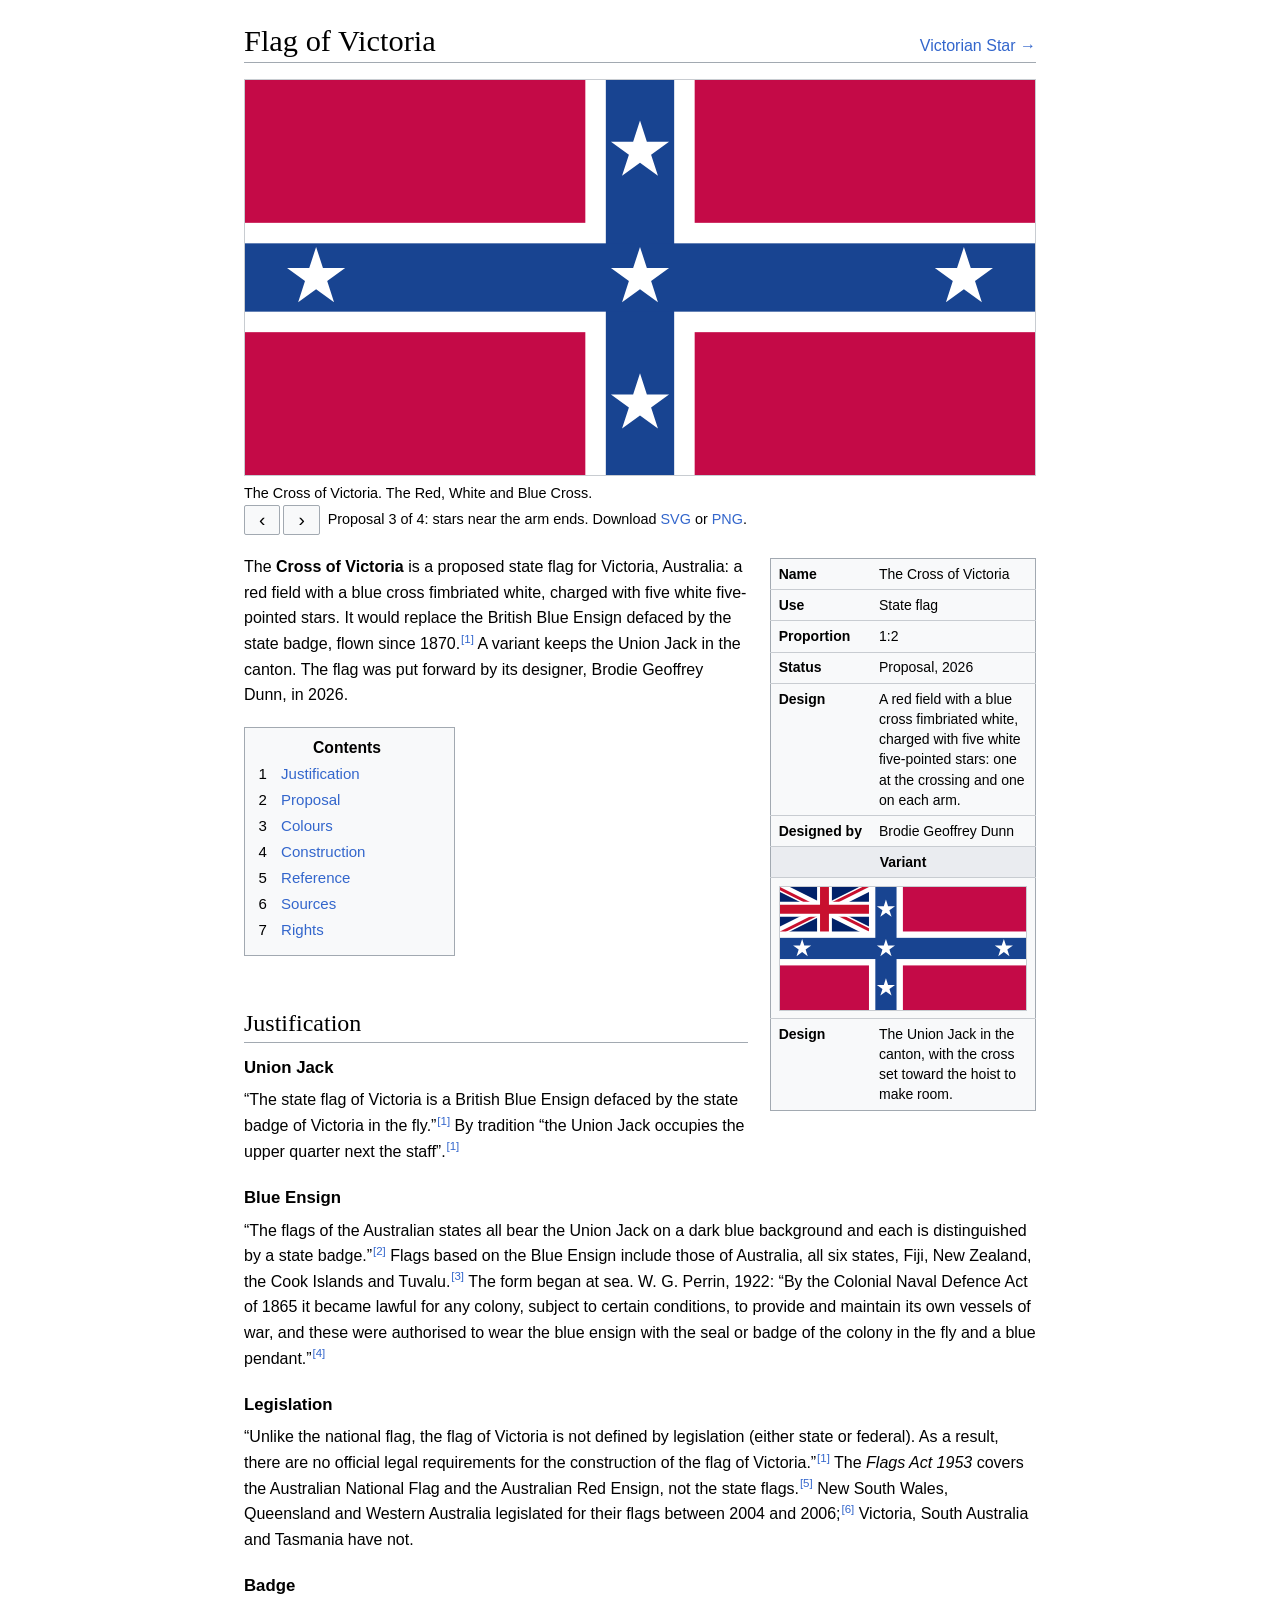
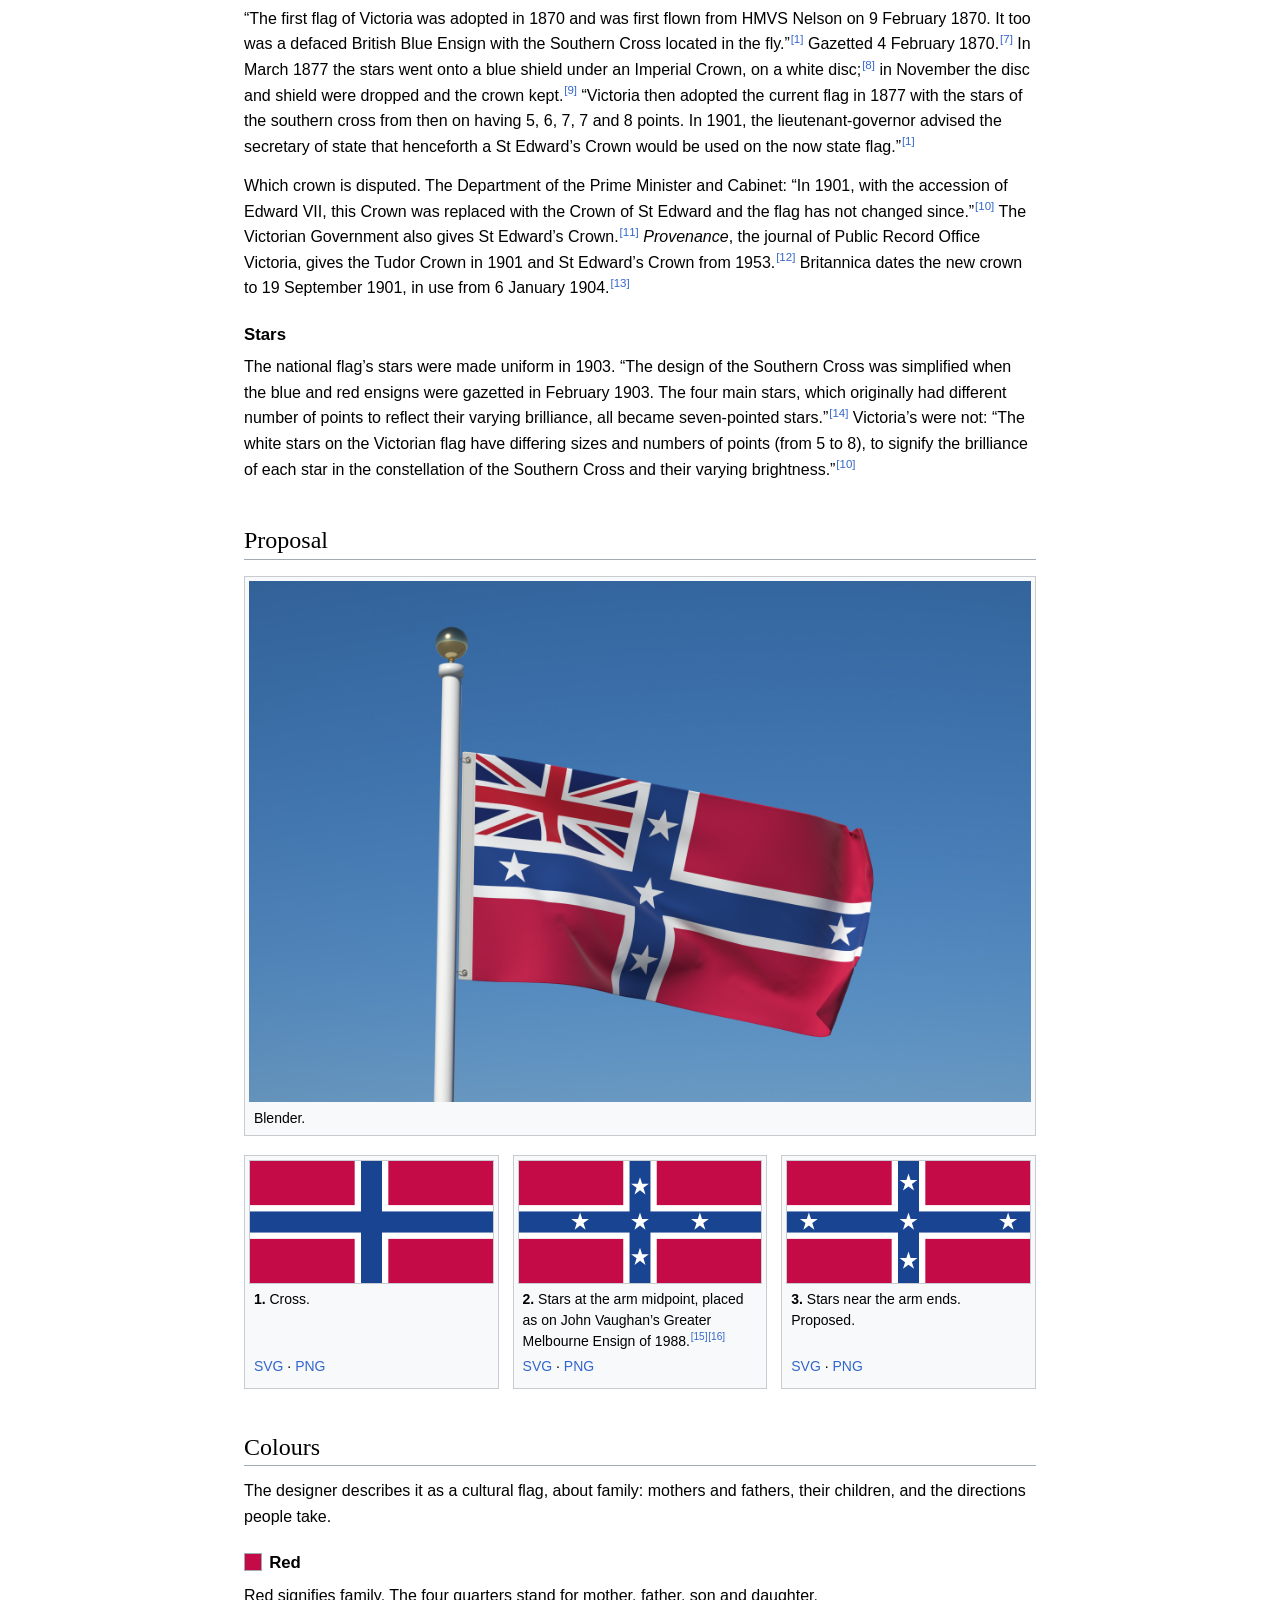
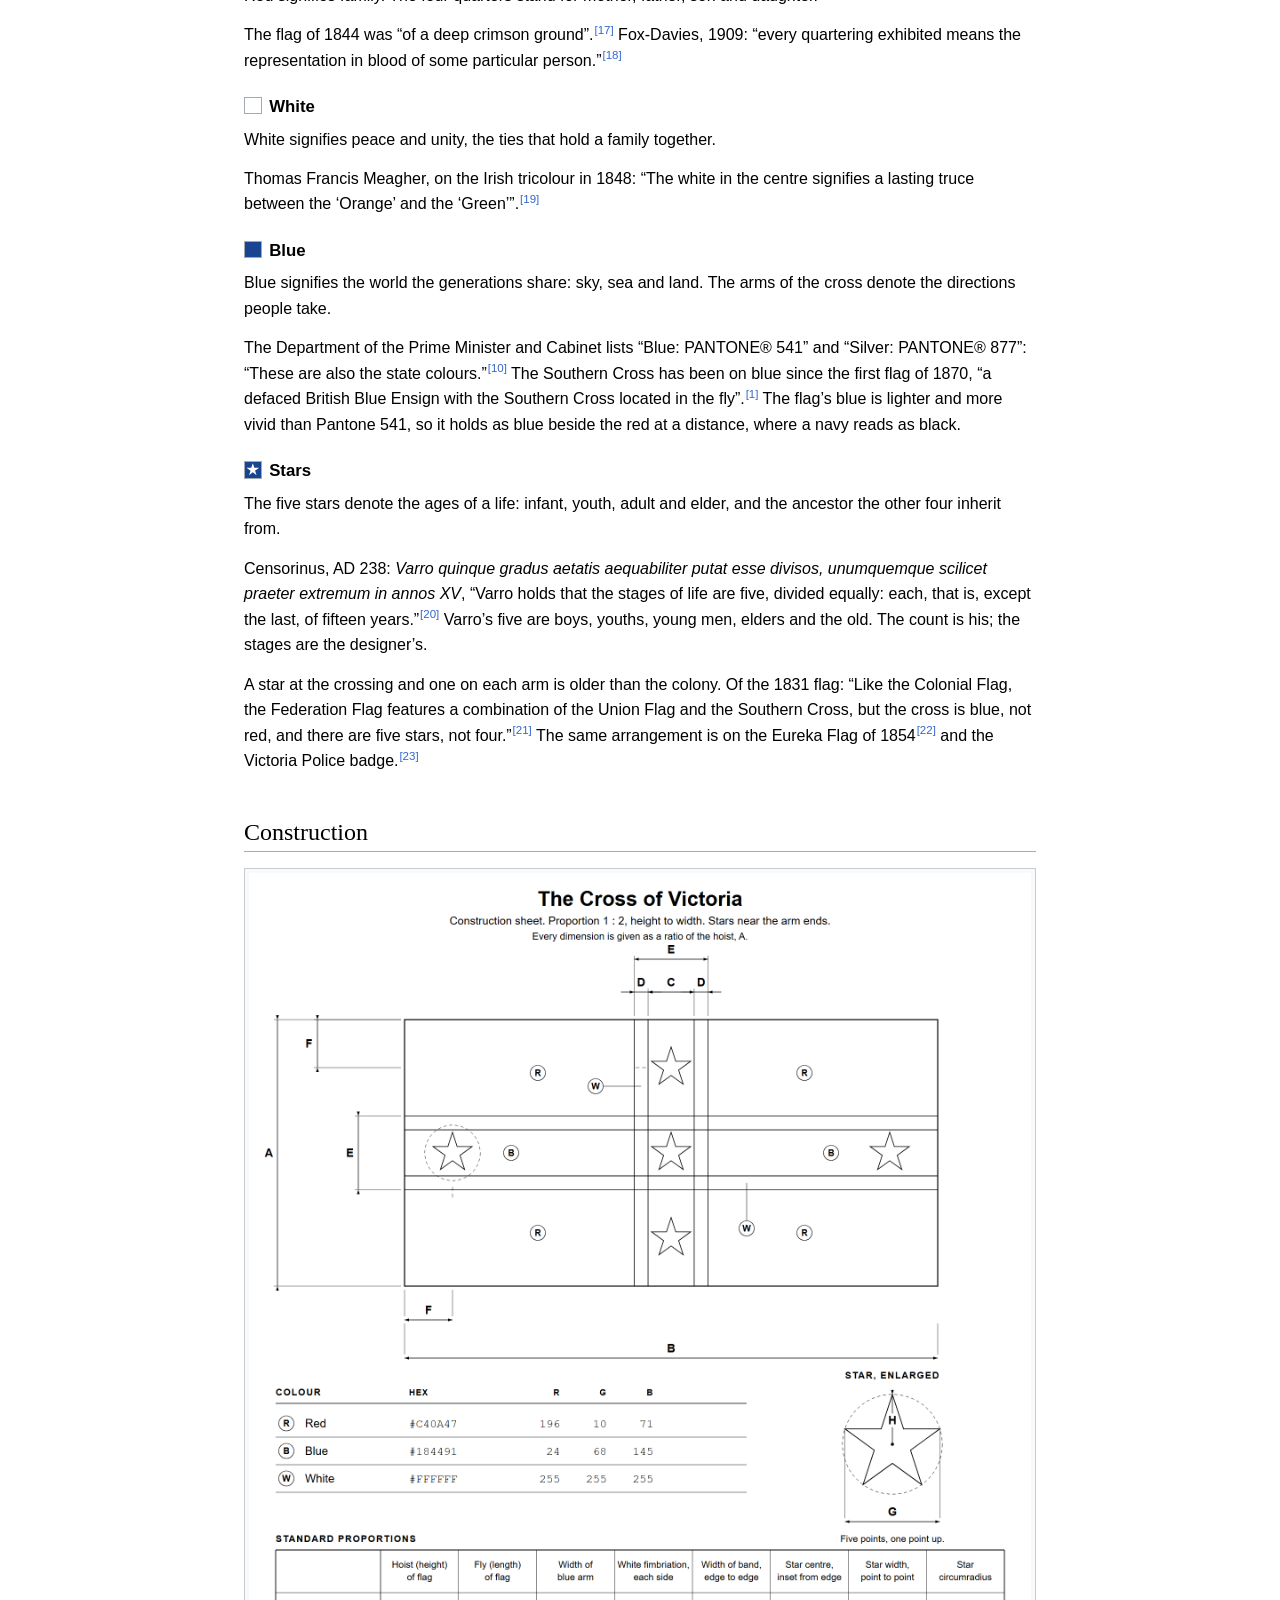
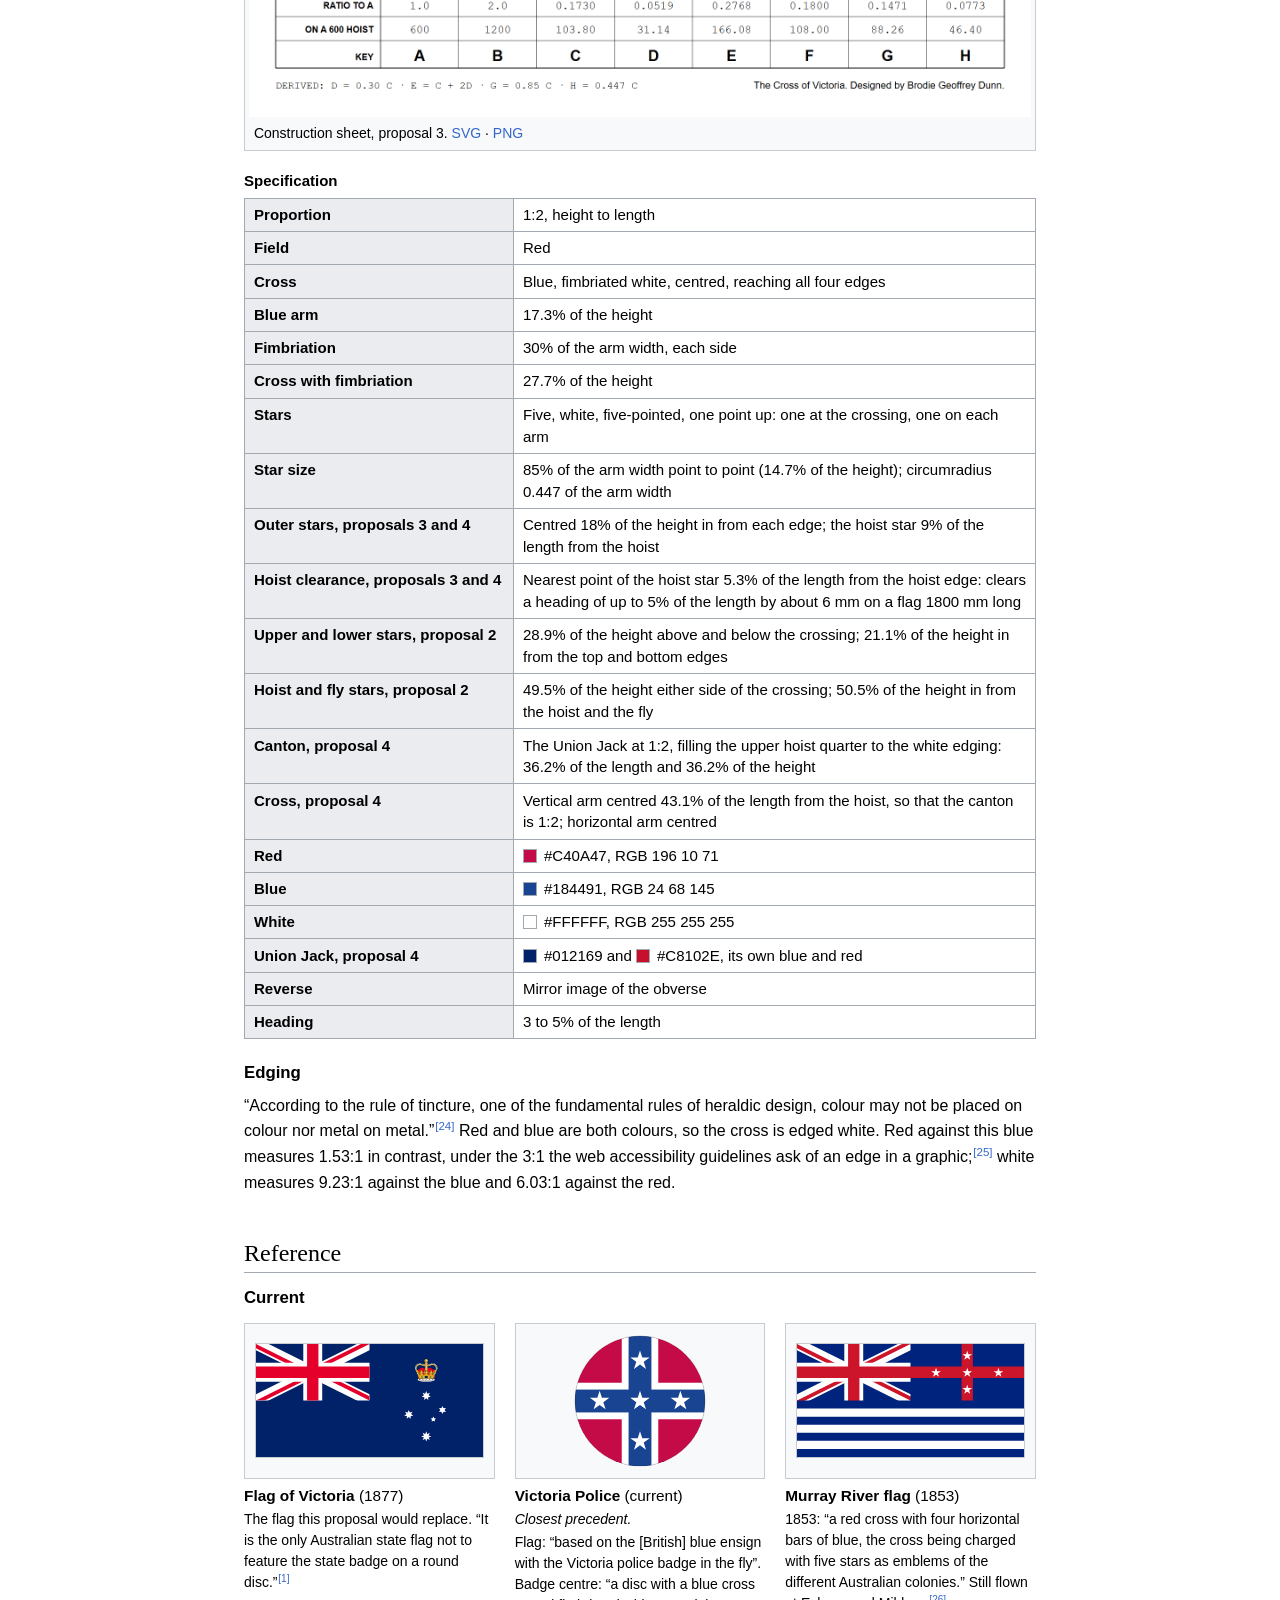
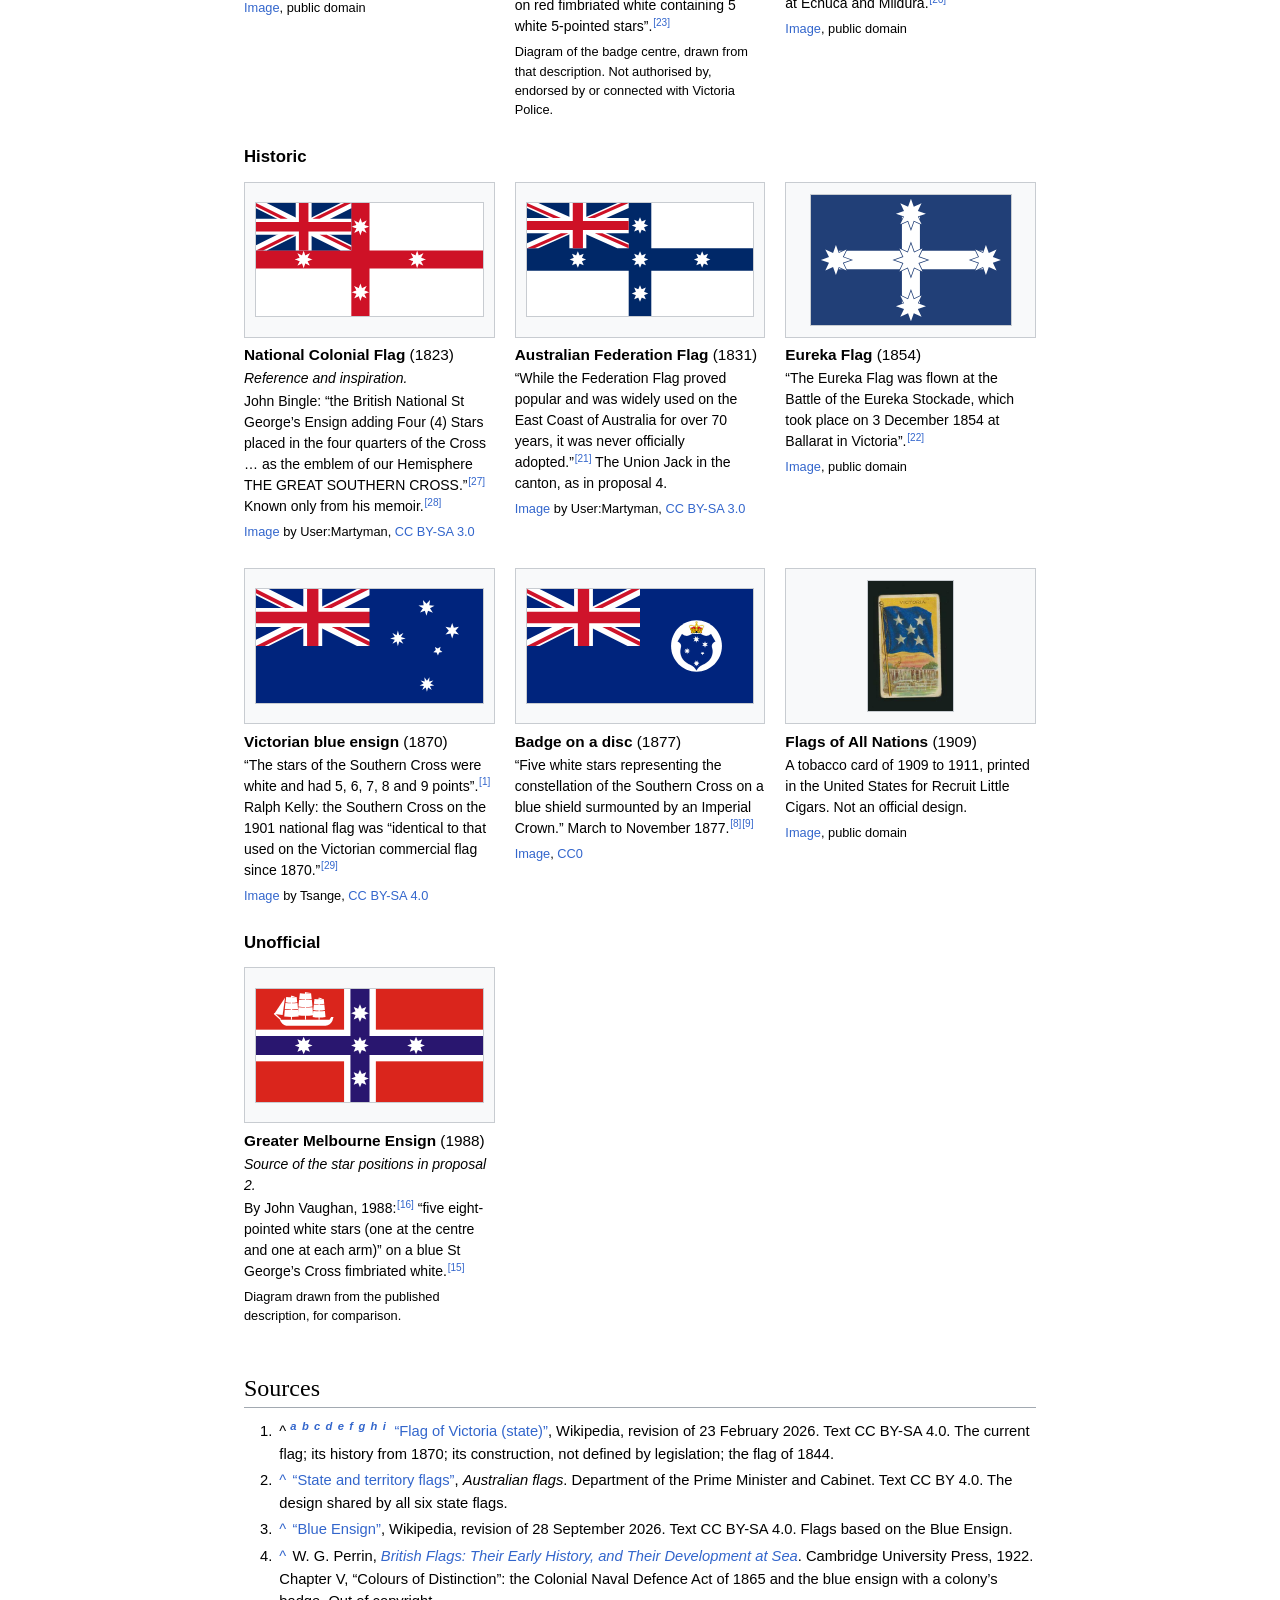
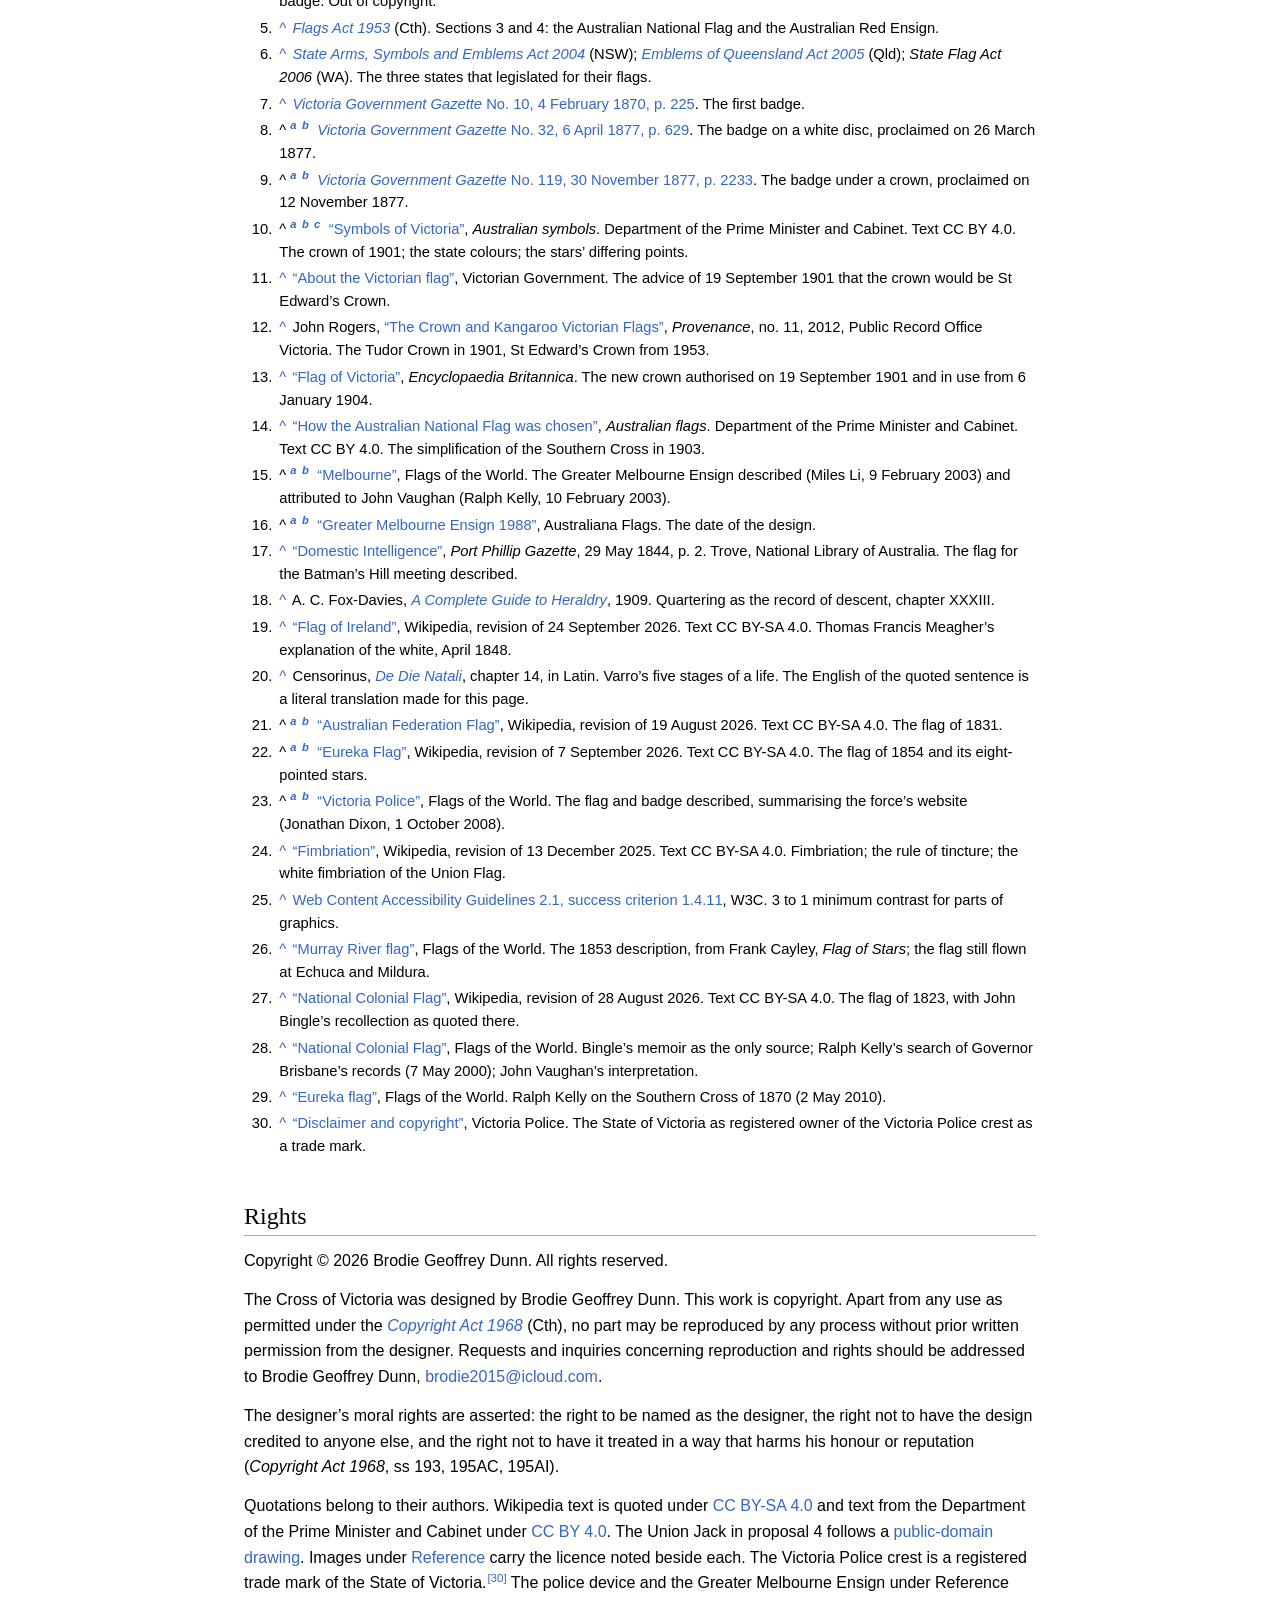
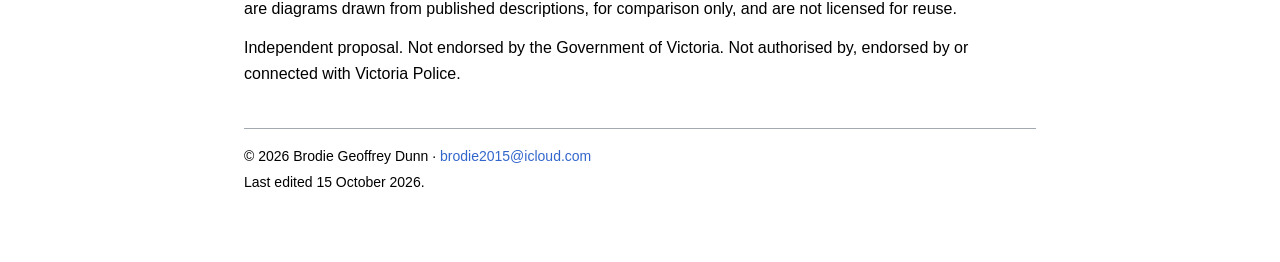
==== index.html @ 436a1749 "Initial commit" ====
<!DOCTYPE html>
<html lang="en-AU">
<head>
<meta charset="utf-8">
<meta name="viewport" content="width=device-width, initial-scale=1">
<title>Flag of Victoria: the Cross of Victoria</title>
<meta name="description" content="The Cross of Victoria, a proposed state flag for Victoria, Australia, designed by Brodie Geoffrey Dunn: a red field with a blue cross fimbriated white and five white stars, with a variant carrying the Union Jack.">
<meta name="author" content="Brodie Geoffrey Dunn">
<link rel="icon" type="image/svg+xml" href="flags/cross-of-victoria-3-stars-at-arm-ends.svg">
<meta property="og:type" content="article">
<meta property="og:title" content="Flag of Victoria: the Cross of Victoria">
<meta property="og:description" content="A proposed state flag for Victoria, Australia: a red field with a blue cross fimbriated white and five white stars, with a variant carrying the Union Jack.">
<meta property="og:locale" content="en_AU">
<meta name="twitter:card" content="summary_large_image">
<link rel="canonical" href="https://thewizard911.github.io/flag-of-victoria/">
<meta property="og:url" content="https://thewizard911.github.io/flag-of-victoria/">
<meta property="og:site_name" content="Flag of Victoria">
<meta property="og:image" content="https://thewizard911.github.io/flag-of-victoria/flags/cross-of-victoria-3-stars-at-arm-ends.png">
<meta property="og:image:type" content="image/png">
<meta property="og:image:width" content="2400">
<meta property="og:image:height" content="1200">
<meta property="og:image:alt" content="The Cross of Victoria: a blue cross edged white on a red field, with five white stars">
<script type="application/ld+json">
{
 "@context": "https://schema.org",
 "@type": "WebPage",
 "name": "Flag of Victoria: the Cross of Victoria",
 "url": "https://thewizard911.github.io/flag-of-victoria/",
 "inLanguage": "en-AU",
 "description": "The Cross of Victoria, a proposed state flag for Victoria, Australia, designed by Brodie Geoffrey Dunn.",
 "author": {
  "@type": "Person",
  "name": "Brodie Geoffrey Dunn"
 },
 "copyrightHolder": {
  "@type": "Person",
  "name": "Brodie Geoffrey Dunn"
 },
 "copyrightYear": 2026,
 "isPartOf": {
  "@type": "WebSite",
  "name": "Flag of Victoria",
  "url": "https://thewizard911.github.io/flag-of-victoria/"
 },
 "about": {
  "@type": "Thing",
  "name": "Flag of Victoria",
  "sameAs": "https://en.wikipedia.org/wiki/Flag_of_Victoria_(state)"
 },
 "primaryImageOfPage": {
  "@type": "ImageObject",
  "contentUrl": "https://thewizard911.github.io/flag-of-victoria/flags/cross-of-victoria-3-stars-at-arm-ends.png",
  "width": 2400,
  "height": 1200,
  "caption": "The Cross of Victoria: a blue cross edged white on a red field, with five white stars",
  "creator": {
   "@type": "Person",
   "name": "Brodie Geoffrey Dunn"
  },
  "creditText": "Brodie Geoffrey Dunn",
  "copyrightNotice": "© 2026 Brodie Geoffrey Dunn. All rights reserved."
 }
}
</script>
<style>
  /* Laid out like a Wikipedia article: sans-serif text, serif headings over a hairline, blue
     links, grey panels only for the facts box and the contents. No web fonts are loaded. */
  :root{
    --ink:#000; --line:#a2a9b1; --line-soft:#c8ccd1; --panel:#f8f9fa; --head:#eaecf0;
    --link:#3366cc; --link-visited:#795cb2;
    --sans:Arial,Helvetica,"Liberation Sans","Nimbus Sans",sans-serif;
    --serif:"Linux Libertine","Linux Libertine O",Georgia,Times,"Times New Roman",serif;
  }
  *{box-sizing:border-box}
  html{-webkit-text-size-adjust:100%;text-size-adjust:100%}
  body{margin:0;background:#fff;color:var(--ink);font:400 16px/1.6 var(--sans)}
  .page{max-width:840px;margin:0 auto;padding:22px 24px 64px}
  @media(max-width:600px){.page{padding:16px 16px 48px}}
  a{color:var(--link);text-decoration:none}
  a:visited{color:var(--link-visited)}
  a:hover,a:focus-visible{text-decoration:underline}
  a:focus-visible{outline:2px solid var(--link);outline-offset:2px}
  p{margin:.5em 0 .85em}

  h1,h2{font-family:var(--serif);font-weight:400;color:var(--ink);margin:0;overflow-wrap:break-word}
  h2{font-size:1.5rem;line-height:1.3;border-bottom:1px solid var(--line);padding:0 0 .1em;
    margin:1.8em 0 .5em;overflow:hidden}
  h3{font:700 1.05rem/1.4 var(--sans);margin:1.3em 0 .25em}
  h2 + h3{margin-top:.8em}

  /* title, with the other proposal on the right */
  .titlebar{display:flex;flex-wrap:wrap;align-items:baseline;justify-content:space-between;
    gap:.2em 1.2em;border-bottom:1px solid var(--line);margin:0 0 1em;padding:0 0 .12em}
  h1{font-size:1.9rem;line-height:1.25}
  .other{white-space:nowrap}

  /* flags: a light edge keeps white parts of a flag from running into the page */
  .flag{display:block;width:100%;height:auto;border:1px solid var(--line-soft)}
  .hero{position:relative;margin:0}
  .hero:focus-visible{outline:2px solid var(--link);outline-offset:3px}
  .herocap{font-size:.9rem;line-height:1.5;margin:.5em 0 1.3em}
  .herocap > span{display:block}
  .navbtn{font:400 1.2rem/1 var(--sans);width:1.9em;height:1.6em;padding:0 0 .1em;margin:0 .15em 0 0;
    border:1px solid var(--line);border-radius:2px;background:var(--panel);color:var(--ink);
    cursor:pointer;vertical-align:-.1em}
  .navbtn:hover{background:var(--head)}
  .navbtn:focus-visible{outline:2px solid var(--link);outline-offset:1px}
  .herocap .navbtn + span{margin-left:.35em}

  /* facts box beside the opening paragraph */
  .infobox{float:right;clear:right;width:19em;margin:.3em 0 1em 1.6em;border:1px solid var(--line);
    background:var(--panel);font-size:.875rem;line-height:1.45;border-collapse:collapse}
  .infobox th,.infobox td{text-align:left;vertical-align:top;padding:.35em .55em}
  .infobox tr + tr th,.infobox tr + tr td{border-top:1px solid var(--line-soft)}
  .infobox th{width:7.2em;font-weight:700;white-space:nowrap}
  .infobox th.ib-sec{width:auto;text-align:center;background:var(--head)}
  .infobox td.ib-img{padding:.55em .55em .45em}
  .infobox td.ib-img img{display:block;width:100%;height:auto;border:1px solid var(--line-soft)}
  @media(max-width:640px){.infobox{float:none;width:100%;margin:.4em 0 1.2em}}

  .sw{display:inline-block;width:1.05em;height:1.05em;border:1px solid var(--line);
    vertical-align:-.14em;margin-right:.45em;position:relative}
  .sw-star{background:#184491}
  .sw-star7{background:#C40A47}
  .sw-star::before,.sw-star7::before{content:"";position:absolute;inset:8%;background:#fff}
  .sw-star::before{clip-path:polygon(50% 0,61.8% 34.5%,98% 34.5%,67% 57.3%,79% 90.5%,50% 69%,
    21% 90.5%,33% 57.3%,2% 34.5%,38.2% 34.5%)}
  .sw-star7::before{clip-path:polygon(50% 2%,59.3% 30.8%,87.5% 20.1%,70.8% 45.3%,96.8% 60.7%,
    66.7% 63.3%,70.8% 93.2%,50% 71.3%,29.2% 93.2%,33.3% 63.3%,3.2% 60.7%,29.2% 45.3%,
    12.5% 20.1%,40.7% 30.8%)}
  .spec .sw{width:.95em;height:.95em}

  /* contents */
  .toc{display:inline-block;min-width:14em;border:1px solid var(--line);background:var(--panel);
    padding:.55em 1.2em .75em .9em;margin:.4em 0 .6em;font-size:.94rem}
  .toc h2{font:700 .98rem/1.4 var(--sans);border:0;margin:0 0 .25em;padding:0;text-align:center}
  .toc ol{margin:0;padding:0;list-style:none;counter-reset:toc}
  .toc li{counter-increment:toc;margin:.12em 0}
  .toc li::before{content:counter(toc);display:inline-block;min-width:1.5em}

  /* figures, framed lightly */
  .thumb{margin:1em 0 1.2em;border:1px solid var(--line-soft);background:var(--panel);padding:4px}
  .thumb img{display:block;width:100%;height:auto;background:#fff}
  .thumb a.full{display:block}
  .thumb img.flag{border:1px solid var(--line-soft)}
  .thumb figcaption{font-size:.875rem;line-height:1.5;padding:.4em .35em .15em}
  .thumb figcaption p{margin:0 0 .3em}

  .gallery{display:grid;gap:14px;margin:1em 0 .6em}
  @media(min-width:700px){.gallery{grid-template-columns:repeat(3,1fr)}}
  .gallery .thumb{margin:0;display:flex;flex-direction:column}
  .gallery figcaption{flex:1;display:flex;flex-direction:column}
  .gallery figcaption .dl{margin-top:auto}

  /* specification table */
  .spec{border-collapse:collapse;margin:1em 0;font-size:.94rem;line-height:1.45;width:100%}
  .spec caption{text-align:left;font-weight:700;padding:0 0 .4em}
  .spec th,.spec td{border:1px solid var(--line);padding:.35em .6em;text-align:left;vertical-align:top}
  .spec th{background:var(--head);font-weight:700;width:34%}
  .spec td{background:#fff;font-variant-numeric:tabular-nums}
  @media(max-width:520px){.spec th,.spec td{display:block;width:auto;border-top:0}
    .spec tr{display:block;border-top:1px solid var(--line)} .spec{border-bottom:0}}


  /* reference cards */
  .refs{display:grid;gap:22px 20px;margin:.8em 0 .4em}
  @media(min-width:640px){.refs{grid-template-columns:repeat(2,1fr)}}
  @media(min-width:820px){.refs{grid-template-columns:repeat(3,1fr)}}
  .rc{margin:0;display:flex;flex-direction:column}
  .rc .media{height:156px;display:flex;align-items:center;justify-content:center;gap:14px;
    padding:10px;background:var(--panel);border:1px solid var(--line-soft)}
  .rc .media img{display:block;max-width:100%;max-height:132px;width:auto;height:auto;
    border:1px solid var(--line-soft);background:#fff;min-width:0;flex:0 1 auto}
  .rc .media img.rnd{border:0;background:none}
  .rc figcaption{font-size:.875rem;line-height:1.5;margin-top:.55em}
  .rc h4{font:700 .96rem/1.35 var(--sans);margin:0 0 .15em}
  .rc .yr{font-weight:400}
  .rc .role{font-style:italic;margin:0 0 .15em}
  .rc p{margin:0 0 .35em}
  .rc .src{font-size:.8rem}

  /* sources, numbered */
  .srclist{margin:.5em 0 0;padding-left:2.2em;font-size:.92rem;line-height:1.55}
  .srclist li{margin:.25em 0;padding-left:.2em}
  .srclist li:target,sup.fn:target{background:#eaf3ff}
  .srclist .bl{margin-right:.15em}
  .srclist .bl sup{font-size:.76em;font-style:italic;font-weight:700;line-height:0}
  .srclist .bl sup a{margin-right:.2em}
  sup.fn{font-size:.72em;line-height:0;margin-left:.08em;white-space:nowrap}
  sup.fn a{text-decoration:none}

  footer{margin-top:3em;padding-top:.8em;border-top:1px solid var(--line);font-size:.875rem}
  footer p{margin:.3em 0}

  /* skip link: the first thing a keyboard or screen reader reaches */
  .skip{position:absolute;left:-9999px;top:0;background:#000;color:#fff;padding:10px 16px;
    z-index:10;font:700 .9rem/1 var(--sans)}
  .skip:focus{left:0;color:#fff}

  @media print{
    body{font-size:10.5pt}
    .page{max-width:none;padding:0}
    .navbtn,.skip,.srclist .bl{display:none}
    a{color:#000}
    .srclist a[href^="http"]::after{content:" <" attr(href) ">";font-size:.85em;word-break:break-all}
    h2,h3,h4{break-after:avoid}
    figure,.toc,.infobox,tr{break-inside:avoid}
  }
</style>
</head>
<body><a class="skip" href="#proposal">Skip to the proposal</a>
<div class="page">

<header>
  <div class="titlebar">
    <h1>Flag of Victoria</h1>
    <a class="other" href="proposed-victorian-flags-2.html">Victorian Star &rarr;</a>
  </div>
  <div class="hero" id="hero" tabindex="0" role="region" aria-roledescription="carousel"
       aria-label="The four proposals. Use the arrow keys or the arrow buttons to step through them.">
    <img class="flag" id="heroImg" src="flags/cross-of-victoria-3-stars-at-arm-ends.svg" width="1200" height="600"
         alt="The Cross of Victoria: a blue cross edged white on a red field, with five white stars, one at the crossing and one near the end of each arm">
  </div>
  <p class="herocap"><span>The Cross of Victoria. The Red, White and Blue Cross.</span>
    <span><button class="navbtn prev" type="button" aria-label="Previous proposal" aria-controls="heroImg" hidden>&lsaquo;</button><button class="navbtn next" type="button" aria-label="Next proposal" aria-controls="heroImg" hidden>&rsaquo;</button><span id="heroWhich" aria-live="polite">Proposal 3 of 4: stars near the arm ends.</span>
    Download <a id="dlSvg" href="flags/cross-of-victoria-3-stars-at-arm-ends.svg" download>SVG</a>
    or <a id="dlPng" href="flags/cross-of-victoria-3-stars-at-arm-ends.png" download>PNG</a>.</span></p>
</header>

<main>
<table class="infobox" aria-label="Summary">
  <tr><th scope="row">Name</th><td>The Cross of Victoria</td></tr>
  <tr><th scope="row">Use</th><td>State flag</td></tr>
  <tr><th scope="row">Proportion</th><td>1:2</td></tr>
  <tr><th scope="row">Status</th><td>Proposal, 2026</td></tr>
  <tr><th scope="row">Design</th><td>A red field with a blue cross fimbriated white, charged with
    five white five-pointed stars: one at the crossing and one on each arm.</td></tr>
  <tr><th scope="row">Designed by</th><td>Brodie Geoffrey Dunn</td></tr>
  <tr><th class="ib-sec" scope="col" colspan="2">Variant</th></tr>
  <tr><td class="ib-img" colspan="2"><img src="flags/cross-of-victoria-union-canton.svg" width="2400" height="1200"
    alt="Proposal 4: the Union Jack in the upper corner next to the pole, with the blue cross edged white set toward the pole and five white stars on a red field"></td></tr>
  <tr><th scope="row">Design</th><td>The Union Jack in the canton, with the cross set toward the
    hoist to make room.</td></tr>
</table>

<p>The <b>Cross of Victoria</b> is a proposed state flag for Victoria, Australia: a red field with
a blue cross fimbriated white, charged with five white five-pointed stars. It would replace the
British Blue Ensign defaced by the state badge, flown since 1870.&#8288;<sup class="fn" id="cite-wikivic-1"><a href="#src-wikivic" aria-label="Source 1">[1]</a></sup>
A variant keeps the Union Jack in the canton. The flag was put forward by its designer, Brodie
Geoffrey Dunn, in 2026.</p>

<nav class="toc" aria-labelledby="toc-h">
  <h2 id="toc-h">Contents</h2>
  <ol>
    <li><a href="#justification">Justification</a></li>
    <li><a href="#proposal">Proposal</a></li>
    <li><a href="#colours">Colours</a></li>
    <li><a href="#construction">Construction</a></li>
    <li><a href="#reference">Reference</a></li>
    <li><a href="#sources">Sources</a></li>
    <li><a href="#rights">Rights</a></li>
  </ol>
</nav>

<section aria-labelledby="justification">
  <h2 id="justification">Justification</h2>

  <h3>Union Jack</h3>
  <p>&ldquo;The state flag of Victoria is a British Blue Ensign defaced by the state badge of
  Victoria in the fly.&rdquo;&#8288;<sup class="fn" id="cite-wikivic-2"><a href="#src-wikivic" aria-label="Source 1">[1]</a></sup> By tradition &ldquo;the Union Jack occupies the upper
  quarter next the staff&rdquo;.&#8288;<sup class="fn" id="cite-wikivic-3"><a href="#src-wikivic" aria-label="Source 1">[1]</a></sup></p>

  <h3>Blue Ensign</h3>
  <p>&ldquo;The flags of the Australian states all bear the Union Jack on a dark blue background
  and each is distinguished by a state badge.&rdquo;&#8288;<sup class="fn" id="cite-pmcstates-1"><a href="#src-pmcstates" aria-label="Source 2">[2]</a></sup> Flags based on the Blue Ensign
  include those of Australia, all six states, Fiji, New Zealand, the Cook Islands and
  Tuvalu.&#8288;<sup class="fn" id="cite-wikiblue-1"><a href="#src-wikiblue" aria-label="Source 3">[3]</a></sup> The form began at sea. W. G. Perrin, 1922: &ldquo;By the Colonial Naval Defence Act of 1865 it
  became lawful for any colony, subject to certain conditions, to provide and maintain its own vessels
  of war, and these were authorised to wear the blue ensign with the seal or badge of the colony in the
  fly and a blue pendant.&rdquo;&#8288;<sup class="fn" id="cite-perrin-1"><a href="#src-perrin" aria-label="Source 4">[4]</a></sup></p>

  <h3>Legislation</h3>
  <p>&ldquo;Unlike the national flag, the flag of Victoria is not defined by legislation (either
  state or federal). As a result, there are no official legal requirements for the construction of
  the flag of Victoria.&rdquo;&#8288;<sup class="fn" id="cite-wikivic-4"><a href="#src-wikivic" aria-label="Source 1">[1]</a></sup> The <em>Flags Act 1953</em> covers the Australian
  National Flag and the Australian Red Ensign, not the state flags.&#8288;<sup class="fn" id="cite-flagsact-1"><a href="#src-flagsact" aria-label="Source 5">[5]</a></sup> New South Wales,
  Queensland and Western Australia legislated for their flags between 2004 and 2006;&#8288;<sup class="fn" id="cite-stateacts-1"><a href="#src-stateacts" aria-label="Source 6">[6]</a></sup>
  Victoria, South Australia and Tasmania have not.</p>

  <h3>Badge</h3>
  <p>&ldquo;The first flag of Victoria was adopted in 1870 and was first flown from HMVS Nelson on
  9 February 1870. It too was a defaced British Blue Ensign with the Southern Cross located in the
  fly.&rdquo;&#8288;<sup class="fn" id="cite-wikivic-5"><a href="#src-wikivic" aria-label="Source 1">[1]</a></sup> Gazetted 4 February 1870.&#8288;<sup class="fn" id="cite-g1870-1"><a href="#src-g1870" aria-label="Source 7">[7]</a></sup> In March 1877 the stars went onto a
  blue shield under an Imperial Crown, on a white disc;&#8288;<sup class="fn" id="cite-g1877a-1"><a href="#src-g1877a" aria-label="Source 8">[8]</a></sup> in November the disc and shield
  were dropped and the crown kept.&#8288;<sup class="fn" id="cite-g1877b-1"><a href="#src-g1877b" aria-label="Source 9">[9]</a></sup> &ldquo;Victoria then adopted the current flag in 1877
  with the stars of the southern cross from then on having 5, 6, 7, 7 and 8 points. In 1901, the
  lieutenant-governor advised the secretary of state that henceforth a St Edward&rsquo;s Crown
  would be used on the now state flag.&rdquo;&#8288;<sup class="fn" id="cite-wikivic-6"><a href="#src-wikivic" aria-label="Source 1">[1]</a></sup></p>
  <p>Which crown is disputed. The Department of the Prime Minister and Cabinet: &ldquo;In 1901,
  with the accession of Edward VII, this Crown was replaced with the Crown of St Edward and the flag
  has not changed since.&rdquo;&#8288;<sup class="fn" id="cite-pmcsym-1"><a href="#src-pmcsym" aria-label="Source 10">[10]</a></sup> The Victorian Government also gives St Edward&rsquo;s
  Crown.&#8288;<sup class="fn" id="cite-vicgov-1"><a href="#src-vicgov" aria-label="Source 11">[11]</a></sup> <em>Provenance</em>, the journal of Public Record Office Victoria, gives the
  Tudor Crown in 1901 and St Edward&rsquo;s Crown from 1953.&#8288;<sup class="fn" id="cite-prov-1"><a href="#src-prov" aria-label="Source 12">[12]</a></sup> Britannica dates the new
  crown to 19 September 1901, in use from 6 January 1904.&#8288;<sup class="fn" id="cite-brit-1"><a href="#src-brit" aria-label="Source 13">[13]</a></sup></p>

  <h3>Stars</h3>
  <p>The national flag&rsquo;s stars were made uniform in 1903. &ldquo;The design of the Southern
  Cross was simplified when the blue and red ensigns were gazetted in February 1903. The four main
  stars, which originally had different number of points to reflect their varying brilliance, all
  became seven-pointed stars.&rdquo;&#8288;<sup class="fn" id="cite-pmc1903-1"><a href="#src-pmc1903" aria-label="Source 14">[14]</a></sup> Victoria&rsquo;s were not: &ldquo;The white stars
  on the Victorian flag have differing sizes and numbers of points (from 5 to 8), to signify the
  brilliance of each star in the constellation of the Southern Cross and their varying
  brightness.&rdquo;&#8288;<sup class="fn" id="cite-pmcsym-2"><a href="#src-pmcsym" aria-label="Source 10">[10]</a></sup></p>

</section>

<section aria-labelledby="proposal">
  <h2 id="proposal">Proposal</h2>

  <figure class="thumb">
    <a class="full" href="flags/cross-of-victoria-union-canton-mockup.jpg"><img src="flags/cross-of-victoria-union-canton-mockup.jpg"
      width="1800" height="1200" loading="lazy"
      alt="Proposal 4, with the Union Jack in the canton, flying from a white flagpole with a gold ball, against a clear blue sky"></a>
    <figcaption>Blender.</figcaption>
  </figure>

  <div class="gallery">
    <figure class="thumb">
      <img class="flag" src="flags/cross-of-victoria-1-cross.svg" width="1200" height="600"
        alt="Proposal 1: the cross alone, blue edged white on a red field, without stars">
      <figcaption>
        <p><b>1.</b> Cross.</p>
        <p class="dl"><a href="flags/cross-of-victoria-1-cross.svg" download>SVG</a>
          &middot; <a href="flags/cross-of-victoria-1-cross.png" download>PNG</a></p>
      </figcaption>
    </figure>
    <figure class="thumb">
      <img class="flag" src="flags/cross-of-victoria-2-stars-at-arm-midpoint.svg" width="1200" height="600"
        alt="Proposal 2: the same cross with five white stars, one at the crossing and one about midway along each arm">
      <figcaption>
        <p><b>2.</b> Stars at the arm midpoint, placed as on John Vaughan&rsquo;s Greater Melbourne
        Ensign of 1988.&#8288;<sup class="fn" id="cite-fotwmelb-1"><a href="#src-fotwmelb" aria-label="Source 15">[15]</a></sup><sup class="fn" id="cite-austflags-1"><a href="#src-austflags" aria-label="Source 16">[16]</a></sup></p>
        <p class="dl"><a href="flags/cross-of-victoria-2-stars-at-arm-midpoint.svg" download>SVG</a>
          &middot; <a href="flags/cross-of-victoria-2-stars-at-arm-midpoint.png" download>PNG</a></p>
      </figcaption>
    </figure>
    <figure class="thumb">
      <img class="flag" src="flags/cross-of-victoria-3-stars-at-arm-ends.svg" width="1200" height="600"
        alt="Proposal 3: the same cross with five white stars, one at the crossing and one near the end of each arm">
      <figcaption>
        <p><b>3.</b> Stars near the arm ends. Proposed.</p>
        <p class="dl"><a href="flags/cross-of-victoria-3-stars-at-arm-ends.svg" download>SVG</a>
          &middot; <a href="flags/cross-of-victoria-3-stars-at-arm-ends.png" download>PNG</a></p>
      </figcaption>
    </figure>
  </div>
</section>

<section aria-labelledby="colours">
  <h2 id="colours">Colours</h2>
  <p>The designer describes it as a cultural flag, about family: mothers and fathers, their
  children, and the directions people take.</p>

  <h3><span class="sw" style="background:#C40A47"></span>Red</h3>
  <p>Red signifies family. The four quarters stand for mother, father, son and daughter.</p>
  <p>The flag of 1844 was &ldquo;of a deep crimson ground&rdquo;.&#8288;<sup class="fn" id="cite-ppg1844-1"><a href="#src-ppg1844" aria-label="Source 17">[17]</a></sup> Fox-Davies, 1909: &ldquo;every quartering exhibited means the
  representation in blood of some particular person.&rdquo;&#8288;<sup class="fn" id="cite-foxdavies-1"><a href="#src-foxdavies" aria-label="Source 18">[18]</a></sup></p>

  <h3><span class="sw" style="background:#FFFFFF"></span>White</h3>
  <p>White signifies peace and unity, the ties that hold a family together.</p>
  <p>Thomas Francis Meagher, on the Irish tricolour in 1848: &ldquo;The white in the centre signifies a
  lasting truce between the &lsquo;Orange&rsquo; and the &lsquo;Green&rsquo;&rdquo;.&#8288;<sup class="fn" id="cite-wikiireland-1"><a href="#src-wikiireland" aria-label="Source 19">[19]</a></sup></p>

  <h3><span class="sw" style="background:#184491"></span>Blue</h3>
  <p>Blue signifies the world the generations share: sky, sea and land. The arms of the cross denote
  the directions people take.</p>
  <p>The Department of the Prime Minister and Cabinet lists &ldquo;Blue: PANTONE&reg; 541&rdquo;
  and &ldquo;Silver: PANTONE&reg; 877&rdquo;: &ldquo;These are also the state colours.&rdquo;&#8288;<sup class="fn" id="cite-pmcsym-3"><a href="#src-pmcsym" aria-label="Source 10">[10]</a></sup>
  The Southern Cross has been on blue since the first flag of 1870, &ldquo;a defaced British Blue
  Ensign with the Southern Cross located in the fly&rdquo;.&#8288;<sup class="fn" id="cite-wikivic-7"><a href="#src-wikivic" aria-label="Source 1">[1]</a></sup> The flag&rsquo;s blue is
  lighter and more vivid than Pantone 541, so it holds as blue beside the red at a distance, where a
  navy reads as black.</p>

  <h3><span class="sw sw-star"></span>Stars</h3>
  <p>The five stars denote the ages of a life: infant, youth, adult and elder, and the ancestor the
  other four inherit from.</p>
  <p>Censorinus, AD 238: <i lang="la">Varro quinque gradus aetatis aequabiliter putat esse divisos,
  unumquemque scilicet praeter extremum in annos XV</i>, &ldquo;Varro holds that the stages of life
  are five, divided equally: each, that is, except the last, of fifteen years.&rdquo;&#8288;<sup class="fn" id="cite-censorinus-1"><a href="#src-censorinus" aria-label="Source 20">[20]</a></sup>
  Varro&rsquo;s five are boys, youths, young men, elders and the old. The count is his; the stages
  are the designer&rsquo;s.</p>
  <p>A star at the crossing and one on each arm is older than the colony. Of the 1831 flag:
  &ldquo;Like the Colonial Flag, the Federation Flag features a combination of the Union Flag and the
  Southern Cross, but the cross is blue, not red, and there are five stars, not
  four.&rdquo;&#8288;<sup class="fn" id="cite-wikiaff-1"><a href="#src-wikiaff" aria-label="Source 21">[21]</a></sup> The same arrangement is on the Eureka Flag of 1854&#8288;<sup class="fn" id="cite-wikieureka-1"><a href="#src-wikieureka" aria-label="Source 22">[22]</a></sup>
  and the Victoria Police badge.&#8288;<sup class="fn" id="cite-fotwpolice-1"><a href="#src-fotwpolice" aria-label="Source 23">[23]</a></sup></p>
</section>

<section aria-labelledby="construction">
  <h2 id="construction">Construction</h2>

  <figure class="thumb">
    <img src="flags/cross-of-victoria-construction-sheet.png" width="1760" height="1900" loading="lazy"
      alt="Construction sheet for proposal 3: the flag drawn as black and white line art with lettered dimension lines A to H, an enlarged star, a colour table and a table of standard proportions">
    <figcaption>Construction sheet, proposal 3.
      <a href="flags/cross-of-victoria-construction-sheet.svg" download>SVG</a>
      &middot; <a href="flags/cross-of-victoria-construction-sheet.png" download>PNG</a></figcaption>
  </figure>

  <table class="spec">
    <caption>Specification</caption>
    <tr><th scope="row">Proportion</th><td>1:2, height to length</td></tr>
    <tr><th scope="row">Field</th><td>Red</td></tr>
    <tr><th scope="row">Cross</th><td>Blue, fimbriated white, centred, reaching all four edges</td></tr>
    <tr><th scope="row">Blue arm</th><td>17.3% of the height</td></tr>
    <tr><th scope="row">Fimbriation</th><td>30% of the arm width, each side</td></tr>
    <tr><th scope="row">Cross with fimbriation</th><td>27.7% of the height</td></tr>
    <tr><th scope="row">Stars</th><td>Five, white, five-pointed, one point up: one at the crossing,
      one on each arm</td></tr>
    <tr><th scope="row">Star size</th><td>85% of the arm width point to point (14.7% of the height);
      circumradius 0.447 of the arm width</td></tr>
    <tr><th scope="row">Outer stars, proposals 3 and 4</th><td>Centred 18% of the height in from each
      edge; the hoist star 9% of the length from the hoist</td></tr>
    <tr><th scope="row">Hoist clearance, proposals 3 and 4</th><td>Nearest point of the hoist star 5.3% of
      the length from the hoist edge: clears a heading of up to 5% of the length by about
      6&nbsp;mm on a flag 1800&nbsp;mm long</td></tr>
    <tr><th scope="row">Upper and lower stars, proposal 2</th><td>28.9% of the height above and
      below the crossing; 21.1% of the height in from the top and bottom edges</td></tr>
    <tr><th scope="row">Hoist and fly stars, proposal 2</th><td>49.5% of the height either side of
      the crossing; 50.5% of the height in from the hoist and the fly</td></tr>
    <tr><th scope="row">Canton, proposal 4</th><td>The Union Jack at 1:2, filling the upper hoist quarter
      to the white edging: 36.2% of the length and 36.2% of the height</td></tr>
    <tr><th scope="row">Cross, proposal 4</th><td>Vertical arm centred 43.1% of the length from the
      hoist, so that the canton is 1:2; horizontal arm centred</td></tr>
    <tr><th scope="row">Red</th><td><span class="sw" style="background:#C40A47"></span>#C40A47, RGB 196 10 71</td></tr>
    <tr><th scope="row">Blue</th><td><span class="sw" style="background:#184491"></span>#184491, RGB 24 68 145</td></tr>
    <tr><th scope="row">White</th><td><span class="sw" style="background:#FFFFFF"></span>#FFFFFF, RGB 255 255 255</td></tr>
    <tr><th scope="row">Union Jack, proposal 4</th><td><span class="sw" style="background:#012169"></span>#012169 and
      <span class="sw" style="background:#C8102E"></span>#C8102E, its own blue and red</td></tr>
    <tr><th scope="row">Reverse</th><td>Mirror image of the obverse</td></tr>
    <tr><th scope="row">Heading</th><td>3 to 5% of the length</td></tr>
  </table>

  <h3>Edging</h3>
  <p>&ldquo;According to the rule of tincture, one of the fundamental rules of heraldic design, colour
  may not be placed on colour nor metal on metal.&rdquo;&#8288;<sup class="fn" id="cite-wikifimb-1"><a href="#src-wikifimb" aria-label="Source 24">[24]</a></sup> Red and blue are both colours, so
  the cross is edged white. Red against this blue measures 1.53:1 in contrast, under the 3:1 the web
  accessibility guidelines ask of an edge in a graphic;&#8288;<sup class="fn" id="cite-wcag-1"><a href="#src-wcag" aria-label="Source 25">[25]</a></sup> white measures 9.23:1 against the
  blue and 6.03:1 against the red.</p>

</section>

<section aria-labelledby="reference">
  <h2 id="reference">Reference</h2>

  <h3>Current</h3>
  <div class="refs">

    <figure class="rc">
      <div class="media"><img src="reference/current-victoria-flag.svg" alt="The current flag of Victoria: a blue ensign with the Union Jack in the canton and a crown above the Southern Cross in the fly"></div>
      <figcaption>
        <h4>Flag of Victoria <span class="yr">(1877)</span></h4>
        <p>The flag this proposal would replace. &ldquo;It is the only Australian state flag not to
        feature the state badge on a round disc.&rdquo;&#8288;<sup class="fn" id="cite-wikivic-8"><a href="#src-wikivic" aria-label="Source 1">[1]</a></sup></p>
        <p class="src"><a href="https://commons.wikimedia.org/wiki/File:Flag_of_Victoria_(Australia).svg">Image</a>, public domain</p>
      </figcaption>
    </figure>

    <figure class="rc">
      <div class="media"><img class="rnd" src="reference/police-device-from-blazon.svg" alt="A diagram of the disc at the centre of the Victoria Police badge: a blue cross edged white on red, with five white five-pointed stars, one at the crossing and one on each arm"></div>
      <figcaption>
        <h4>Victoria Police <span class="yr">(current)</span></h4>
        <p class="role">Closest precedent.</p>
        <p>Flag: &ldquo;based on the [British] blue ensign with the Victoria police badge in the
        fly&rdquo;. Badge centre: &ldquo;a disc with a blue cross on red fimbriated white containing
        5 white 5-pointed stars&rdquo;.&#8288;<sup class="fn" id="cite-fotwpolice-2"><a href="#src-fotwpolice" aria-label="Source 23">[23]</a></sup></p>
        <p class="src">Diagram of the badge centre, drawn from that description. Not authorised by,
        endorsed by or connected with Victoria Police.</p>
      </figcaption>
    </figure>

    <figure class="rc">
      <div class="media"><img src="reference/1853-murray-river-flag.svg" alt="The Murray River flag of 1853: the Union Jack and a red cross with five white stars, above blue and white horizontal bars"></div>
      <figcaption>
        <h4>Murray River flag <span class="yr">(1853)</span></h4>
        <p>1853: &ldquo;a red cross with four horizontal bars of blue, the cross being charged with
        five stars as emblems of the different Australian colonies.&rdquo; Still flown at Echuca and
        Mildura.&#8288;<sup class="fn" id="cite-fotwmurray-1"><a href="#src-fotwmurray" aria-label="Source 26">[26]</a></sup></p>
        <p class="src"><a href="https://commons.wikimedia.org/wiki/File:Murray_River_Flag_(Upper).svg">Image</a>, public domain</p>
      </figcaption>
    </figure>

  </div>

  <h3>Historic</h3>
  <div class="refs">

    <figure class="rc">
      <div class="media"><img src="reference/1823-national-colonial-flag-ensign.svg" alt="The National Colonial Flag as shown on Wikipedia: white, with a red cross carrying four white eight-pointed stars, and the Union Jack in the canton"></div>
      <figcaption>
        <h4>National Colonial Flag <span class="yr">(1823)</span></h4>
        <p class="role">Reference and inspiration.</p>
        <p>John Bingle: &ldquo;the British National St George&rsquo;s Ensign adding Four (4) Stars placed
        in the four quarters of the Cross &hellip; as the emblem of our Hemisphere THE GREAT SOUTHERN
        CROSS.&rdquo;&#8288;<sup class="fn" id="cite-wikincf-1"><a href="#src-wikincf" aria-label="Source 27">[27]</a></sup> Known only from his memoir.&#8288;<sup class="fn" id="cite-fotw1823-1"><a href="#src-fotw1823" aria-label="Source 28">[28]</a></sup></p>
        <p class="src"><a href="https://commons.wikimedia.org/wiki/File:Australian_Colonial_Flag.svg">Image</a>
        by User:Martyman, <a href="https://creativecommons.org/licenses/by-sa/3.0/">CC BY-SA 3.0</a></p>
      </figcaption>
    </figure>

    <figure class="rc">
      <div class="media"><img src="reference/1831-australian-federation-flag.svg" alt="The Australian Federation Flag of 1831: white with a blue cross carrying five white eight-pointed stars, and the Union Jack in the canton"></div>
      <figcaption>
        <h4>Australian Federation Flag <span class="yr">(1831)</span></h4>
        <p>&ldquo;While the Federation Flag proved popular and was widely used on the East Coast of
        Australia for over 70 years, it was never officially adopted.&rdquo;&#8288;<sup class="fn" id="cite-wikiaff-2"><a href="#src-wikiaff" aria-label="Source 21">[21]</a></sup> The Union
        Jack in the canton, as in proposal 4.</p>
        <p class="src"><a href="https://commons.wikimedia.org/wiki/File:Australian_Federation_Flag.svg">Image</a>
        by User:Martyman, <a href="https://creativecommons.org/licenses/by-sa/3.0/">CC BY-SA 3.0</a></p>
      </figcaption>
    </figure>

    <figure class="rc">
      <div class="media"><img src="reference/1854-eureka-flag.svg" alt="The Eureka Flag of 1854: dark blue with a white cross joining five white eight-pointed stars"></div>
      <figcaption>
        <h4>Eureka Flag <span class="yr">(1854)</span></h4>
        <p>&ldquo;The Eureka Flag was flown at the Battle of the Eureka Stockade, which took place on
        3 December 1854 at Ballarat in Victoria&rdquo;.&#8288;<sup class="fn" id="cite-wikieureka-2"><a href="#src-wikieureka" aria-label="Source 22">[22]</a></sup></p>
        <p class="src"><a href="https://commons.wikimedia.org/wiki/File:Eureka_Flag.svg">Image</a>, public domain</p>
      </figcaption>
    </figure>

    <figure class="rc">
      <div class="media"><img src="reference/1870-victoria-ensign.svg" alt="The Victorian blue ensign of 1870: the Union Jack in the canton and the five stars of the Southern Cross in the fly"></div>
      <figcaption>
        <h4>Victorian blue ensign <span class="yr">(1870)</span></h4>
        <p>&ldquo;The stars of the Southern Cross were white and had 5, 6, 7, 8 and 9
        points&rdquo;.&#8288;<sup class="fn" id="cite-wikivic-9"><a href="#src-wikivic" aria-label="Source 1">[1]</a></sup> Ralph Kelly: the Southern Cross on the 1901 national flag was
        &ldquo;identical to that used on the Victorian commercial flag since 1870.&rdquo;&#8288;<sup class="fn" id="cite-fotweureka-1"><a href="#src-fotweureka" aria-label="Source 29">[29]</a></sup></p>
        <p class="src"><a href="https://commons.wikimedia.org/wiki/File:Flag_of_Victoria_(1870-1877).svg">Image</a>
        by Tsange, <a href="https://creativecommons.org/licenses/by-sa/4.0/">CC BY-SA 4.0</a></p>
      </figcaption>
    </figure>

    <figure class="rc">
      <div class="media"><img src="reference/1877-victoria-ensign-disc.svg" alt="The Victorian ensign of March 1877: the Southern Cross on a blue shield under a crown, on a white disc in the fly"></div>
      <figcaption>
        <h4>Badge on a disc <span class="yr">(1877)</span></h4>
        <p>&ldquo;Five white stars representing the constellation of the Southern Cross on a blue
        shield surmounted by an Imperial Crown.&rdquo; March to November 1877.&#8288;<sup class="fn" id="cite-g1877a-2"><a href="#src-g1877a" aria-label="Source 8">[8]</a></sup><sup class="fn" id="cite-g1877b-2"><a href="#src-g1877b" aria-label="Source 9">[9]</a></sup></p>
        <p class="src"><a href="https://commons.wikimedia.org/wiki/File:Flag_of_Victoria_(1877).svg">Image</a>,
        <a href="https://creativecommons.org/publicdomain/zero/1.0/">CC0</a></p>
      </figcaption>
    </figure>

    <figure class="rc">
      <div class="media"><img src="reference/1909-victoria-cigarette-card.jpg" alt="A cigarette card of about 1909 headed Victoria, showing a blue flag with five white stars and no Union Jack"></div>
      <figcaption>
        <h4>Flags of All Nations <span class="yr">(1909)</span></h4>
        <p>A tobacco card of 1909 to 1911, printed in the United States for Recruit Little Cigars. Not an
        official design.</p>
        <p class="src"><a href="https://commons.wikimedia.org/wiki/File:Victoria_-_Flags_of_All_Nations_-_Recruit_Little_Cigars_-_(1909-1911)_01.jpg">Image</a>, public domain</p>
      </figcaption>
    </figure>

  </div>

  <h3>Unofficial</h3>
  <div class="refs">

    <figure class="rc">
      <div class="media"><img src="reference/greater-melbourne-ensign-diagram.svg" alt="Diagram of the Greater Melbourne Ensign: red, with a blue cross edged white carrying five white eight-pointed stars, and a white tall ship in the upper corner next to the pole"></div>
      <figcaption>
        <h4>Greater Melbourne Ensign <span class="yr">(1988)</span></h4>
        <p class="role">Source of the star positions in proposal 2.</p>
        <p>By John Vaughan, 1988:&#8288;<sup class="fn" id="cite-austflags-2"><a href="#src-austflags" aria-label="Source 16">[16]</a></sup> &ldquo;five eight-pointed white stars (one at the
        centre and one at each arm)&rdquo; on a blue St George&rsquo;s Cross fimbriated white.&#8288;<sup class="fn" id="cite-fotwmelb-2"><a href="#src-fotwmelb" aria-label="Source 15">[15]</a></sup></p>
        <p class="src">Diagram drawn from the published description, for comparison.</p>
      </figcaption>
    </figure>

  </div>
</section>

<section aria-labelledby="sources">
  <h2 id="sources">Sources</h2>
  <ol class="srclist">
    <li id="src-wikivic"><span class="bl">^ <sup><a href="#cite-wikivic-1" aria-label="Back to citation a">a</a> <a href="#cite-wikivic-2" aria-label="Back to citation b">b</a> <a href="#cite-wikivic-3" aria-label="Back to citation c">c</a> <a href="#cite-wikivic-4" aria-label="Back to citation d">d</a> <a href="#cite-wikivic-5" aria-label="Back to citation e">e</a> <a href="#cite-wikivic-6" aria-label="Back to citation f">f</a> <a href="#cite-wikivic-7" aria-label="Back to citation g">g</a> <a href="#cite-wikivic-8" aria-label="Back to citation h">h</a> <a href="#cite-wikivic-9" aria-label="Back to citation i">i</a></sup></span> <a href="https://en.wikipedia.org/w/index.php?title=Flag_of_Victoria_(state)&amp;oldid=1339988444">&ldquo;Flag of Victoria (state)&rdquo;</a>, Wikipedia, revision of 23 February 2026. Text CC&nbsp;BY-SA&nbsp;4.0. The current flag; its history from 1870; its construction, not defined by legislation; the flag of 1844.</li>
    <li id="src-pmcstates"><span class="bl"><a href="#cite-pmcstates-1" aria-label="Back to the citation">^</a></span> <a href="https://www.pmc.gov.au/resources/australian-flags-booklet/part-3-other-official-flags-australia/state-and-territory-flags">&ldquo;State and territory flags&rdquo;</a>, <em>Australian flags</em>. Department of the Prime Minister and Cabinet. Text CC&nbsp;BY&nbsp;4.0. The design shared by all six state flags.</li>
    <li id="src-wikiblue"><span class="bl"><a href="#cite-wikiblue-1" aria-label="Back to the citation">^</a></span> <a href="https://en.wikipedia.org/w/index.php?title=Blue_Ensign&amp;oldid=1377324007">&ldquo;Blue Ensign&rdquo;</a>, Wikipedia, revision of 28 September 2026. Text CC&nbsp;BY-SA&nbsp;4.0. Flags based on the Blue Ensign.</li>
    <li id="src-perrin"><span class="bl"><a href="#cite-perrin-1" aria-label="Back to the citation">^</a></span> W. G. Perrin, <a href="https://www.gutenberg.org/ebooks/46370"><em>British Flags: Their Early History, and Their Development at Sea</em></a>. Cambridge University Press, 1922. Chapter V, &ldquo;Colours of Distinction&rdquo;: the Colonial Naval Defence Act of 1865 and the blue ensign with a colony&rsquo;s badge. Out of copyright.</li>
    <li id="src-flagsact"><span class="bl"><a href="#cite-flagsact-1" aria-label="Back to the citation">^</a></span> <a href="https://www.legislation.gov.au/C1954A00001/latest"><em>Flags Act 1953</em></a> (Cth). Sections 3 and 4: the Australian National Flag and the Australian Red Ensign.</li>
    <li id="src-stateacts"><span class="bl"><a href="#cite-stateacts-1" aria-label="Back to the citation">^</a></span> <a href="https://legislation.nsw.gov.au/view/whole/html/inforce/current/act-2004-001"><em>State Arms, Symbols and Emblems Act 2004</em></a> (NSW); <a href="https://www.legislation.qld.gov.au/view/whole/html/inforce/current/act-2005-005"><em>Emblems of Queensland Act 2005</em></a> (Qld); <em>State Flag Act 2006</em> (WA). The three states that legislated for their flags.</li>
    <li id="src-g1870"><span class="bl"><a href="#cite-g1870-1" aria-label="Back to the citation">^</a></span> <a href="https://gazette.slv.vic.gov.au/view.cgi?year=1870&amp;class=general&amp;page_num=225&amp;state=V&amp;classNum=G10&amp;id="><em>Victoria Government Gazette</em> No. 10, 4 February 1870, p. 225</a>. The first badge.</li>
    <li id="src-g1877a"><span class="bl">^ <sup><a href="#cite-g1877a-1" aria-label="Back to citation a">a</a> <a href="#cite-g1877a-2" aria-label="Back to citation b">b</a></sup></span> <a href="https://gazette.slv.vic.gov.au/view.cgi?year=1877&amp;class=general&amp;page_num=629&amp;state=V&amp;classNum=G32&amp;id="><em>Victoria Government Gazette</em> No. 32, 6 April 1877, p. 629</a>. The badge on a white disc, proclaimed on 26 March 1877.</li>
    <li id="src-g1877b"><span class="bl">^ <sup><a href="#cite-g1877b-1" aria-label="Back to citation a">a</a> <a href="#cite-g1877b-2" aria-label="Back to citation b">b</a></sup></span> <a href="https://gazette.slv.vic.gov.au/view.cgi?year=1877&amp;class=general&amp;page_num=2233&amp;state=V&amp;classNum=G119&amp;id="><em>Victoria Government Gazette</em> No. 119, 30 November 1877, p. 2233</a>. The badge under a crown, proclaimed on 12 November 1877.</li>
    <li id="src-pmcsym"><span class="bl">^ <sup><a href="#cite-pmcsym-1" aria-label="Back to citation a">a</a> <a href="#cite-pmcsym-2" aria-label="Back to citation b">b</a> <a href="#cite-pmcsym-3" aria-label="Back to citation c">c</a></sup></span> <a href="https://www.pmc.gov.au/resources/australian-symbols-booklet/state-and-territory-symbols/symbols-victoria">&ldquo;Symbols of Victoria&rdquo;</a>, <em>Australian symbols</em>. Department of the Prime Minister and Cabinet. Text CC&nbsp;BY&nbsp;4.0. The crown of 1901; the state colours; the stars&rsquo; differing points.</li>
    <li id="src-vicgov"><span class="bl"><a href="#cite-vicgov-1" aria-label="Back to the citation">^</a></span> <a href="https://www.vic.gov.au/about-victorian-flag">&ldquo;About the Victorian flag&rdquo;</a>, Victorian Government. The advice of 19 September 1901 that the crown would be St Edward&rsquo;s Crown.</li>
    <li id="src-prov"><span class="bl"><a href="#cite-prov-1" aria-label="Back to the citation">^</a></span> John Rogers, <a href="https://prov.vic.gov.au/explore-collection/provenance-journal/provenance-2012/crown-and-kangaroo-victorian-flags">&ldquo;The Crown and Kangaroo Victorian Flags&rdquo;</a>, <em>Provenance</em>, no. 11, 2012, Public Record Office Victoria. The Tudor Crown in 1901, St Edward&rsquo;s Crown from 1953.</li>
    <li id="src-brit"><span class="bl"><a href="#cite-brit-1" aria-label="Back to the citation">^</a></span> <a href="https://www.britannica.com/topic/flag-of-Victoria">&ldquo;Flag of Victoria&rdquo;</a>, <em>Encyclopaedia Britannica</em>. The new crown authorised on 19 September 1901 and in use from 6 January 1904.</li>
    <li id="src-pmc1903"><span class="bl"><a href="#cite-pmc1903-1" aria-label="Back to the citation">^</a></span> <a href="https://www.pmc.gov.au/resources/australian-flags-booklet/part-4-history-australian-national-flag/how-australian-national-flag-was-chosen">&ldquo;How the Australian National Flag was chosen&rdquo;</a>, <em>Australian flags</em>. Department of the Prime Minister and Cabinet. Text CC&nbsp;BY&nbsp;4.0. The simplification of the Southern Cross in 1903.</li>
    <li id="src-fotwmelb"><span class="bl">^ <sup><a href="#cite-fotwmelb-1" aria-label="Back to citation a">a</a> <a href="#cite-fotwmelb-2" aria-label="Back to citation b">b</a></sup></span> <a href="https://www.crwflags.com/fotw/flags/au-vi-me.html">&ldquo;Melbourne&rdquo;</a>, Flags of the World. The Greater Melbourne Ensign described (Miles Li, 9 February 2003) and attributed to John Vaughan (Ralph Kelly, 10 February 2003).</li>
    <li id="src-austflags"><span class="bl">^ <sup><a href="#cite-austflags-1" aria-label="Back to citation a">a</a> <a href="#cite-austflags-2" aria-label="Back to citation b">b</a></sup></span> <a href="https://australianaflags.com.au/flags/greater-melbourne-ensign-1988/">&ldquo;Greater Melbourne Ensign 1988&rdquo;</a>, Australiana Flags. The date of the design.</li>
    <li id="src-ppg1844"><span class="bl"><a href="#cite-ppg1844-1" aria-label="Back to the citation">^</a></span> <a href="https://trove.nla.gov.au/newspaper/article/224809628">&ldquo;Domestic Intelligence&rdquo;</a>, <em>Port Phillip Gazette</em>, 29 May 1844, p. 2. Trove, National Library of Australia. The flag for the Batman&rsquo;s Hill meeting described.</li>
    <li id="src-foxdavies"><span class="bl"><a href="#cite-foxdavies-1" aria-label="Back to the citation">^</a></span> A. C. Fox-Davies, <a href="https://www.gutenberg.org/ebooks/41617"><em>A Complete Guide to Heraldry</em></a>, 1909. Quartering as the record of descent, chapter XXXIII.</li>
    <li id="src-wikiireland"><span class="bl"><a href="#cite-wikiireland-1" aria-label="Back to the citation">^</a></span> <a href="https://en.wikipedia.org/w/index.php?title=Flag_of_Ireland&amp;oldid=1376546679">&ldquo;Flag of Ireland&rdquo;</a>, Wikipedia, revision of 24 September 2026. Text CC&nbsp;BY-SA&nbsp;4.0. Thomas Francis Meagher&rsquo;s explanation of the white, April 1848.</li>
    <li id="src-censorinus"><span class="bl"><a href="#cite-censorinus-1" aria-label="Back to the citation">^</a></span> Censorinus, <a href="https://penelope.uchicago.edu/Thayer/L/Roman/Texts/Censorinus/text*.html"><em>De Die Natali</em></a>, chapter 14, in Latin. Varro&rsquo;s five stages of a life. The English of the quoted sentence is a literal translation made for this page.</li>
    <li id="src-wikiaff"><span class="bl">^ <sup><a href="#cite-wikiaff-1" aria-label="Back to citation a">a</a> <a href="#cite-wikiaff-2" aria-label="Back to citation b">b</a></sup></span> <a href="https://en.wikipedia.org/w/index.php?title=Australian_Federation_Flag&amp;oldid=1370208374">&ldquo;Australian Federation Flag&rdquo;</a>, Wikipedia, revision of 19 August 2026. Text CC&nbsp;BY-SA&nbsp;4.0. The flag of 1831.</li>
    <li id="src-wikieureka"><span class="bl">^ <sup><a href="#cite-wikieureka-1" aria-label="Back to citation a">a</a> <a href="#cite-wikieureka-2" aria-label="Back to citation b">b</a></sup></span> <a href="https://en.wikipedia.org/w/index.php?title=Eureka_Flag&amp;oldid=1373655094">&ldquo;Eureka Flag&rdquo;</a>, Wikipedia, revision of 7 September 2026. Text CC&nbsp;BY-SA&nbsp;4.0. The flag of 1854 and its eight-pointed stars.</li>
    <li id="src-fotwpolice"><span class="bl">^ <sup><a href="#cite-fotwpolice-1" aria-label="Back to citation a">a</a> <a href="#cite-fotwpolice-2" aria-label="Back to citation b">b</a></sup></span> <a href="https://www.crwflags.com/fotw/flags/au_vicp.html">&ldquo;Victoria Police&rdquo;</a>, Flags of the World. The flag and badge described, summarising the force&rsquo;s website (Jonathan Dixon, 1 October 2008).</li>
    <li id="src-wikifimb"><span class="bl"><a href="#cite-wikifimb-1" aria-label="Back to the citation">^</a></span> <a href="https://en.wikipedia.org/w/index.php?title=Fimbriation&amp;oldid=1327207480">&ldquo;Fimbriation&rdquo;</a>, Wikipedia, revision of 13 December 2025. Text CC&nbsp;BY-SA&nbsp;4.0. Fimbriation; the rule of tincture; the white fimbriation of the Union Flag.</li>
    <li id="src-wcag"><span class="bl"><a href="#cite-wcag-1" aria-label="Back to the citation">^</a></span> <a href="https://www.w3.org/TR/WCAG21/#non-text-contrast">Web Content Accessibility Guidelines 2.1, success criterion 1.4.11</a>, W3C. 3 to 1 minimum contrast for parts of graphics.</li>
    <li id="src-fotwmurray"><span class="bl"><a href="#cite-fotwmurray-1" aria-label="Back to the citation">^</a></span> <a href="https://www.crwflags.com/fotw/flags/au_murry.html">&ldquo;Murray River flag&rdquo;</a>, Flags of the World. The 1853 description, from Frank Cayley, <em>Flag of Stars</em>; the flag still flown at Echuca and Mildura.</li>
    <li id="src-wikincf"><span class="bl"><a href="#cite-wikincf-1" aria-label="Back to the citation">^</a></span> <a href="https://en.wikipedia.org/w/index.php?title=National_Colonial_Flag&amp;oldid=1371706676">&ldquo;National Colonial Flag&rdquo;</a>, Wikipedia, revision of 28 August 2026. Text CC&nbsp;BY-SA&nbsp;4.0. The flag of 1823, with John Bingle&rsquo;s recollection as quoted there.</li>
    <li id="src-fotw1823"><span class="bl"><a href="#cite-fotw1823-1" aria-label="Back to the citation">^</a></span> <a href="https://www.crwflags.com/fotw/flags/au_1823.html">&ldquo;National Colonial Flag&rdquo;</a>, Flags of the World. Bingle&rsquo;s memoir as the only source; Ralph Kelly&rsquo;s search of Governor Brisbane&rsquo;s records (7 May 2000); John Vaughan&rsquo;s interpretation.</li>
    <li id="src-fotweureka"><span class="bl"><a href="#cite-fotweureka-1" aria-label="Back to the citation">^</a></span> <a href="https://www.crwflags.com/fotw/flags/au_eurek.html">&ldquo;Eureka flag&rdquo;</a>, Flags of the World. Ralph Kelly on the Southern Cross of 1870 (2 May 2010).</li>
    <li id="src-policedisc"><span class="bl"><a href="#cite-policedisc-1" aria-label="Back to the citation">^</a></span> <a href="https://www.police.vic.gov.au/disclaimer">&ldquo;Disclaimer and copyright&rdquo;</a>, Victoria Police. The State of Victoria as registered owner of the Victoria Police crest as a trade mark.</li>
  </ol>
</section>

<section aria-labelledby="rights">
  <h2 id="rights">Rights</h2>
  <p>Copyright &copy; 2026 Brodie Geoffrey Dunn. All rights reserved.</p>
  <p>The Cross of Victoria was designed by Brodie Geoffrey Dunn. This work is copyright. Apart from any use as
  permitted under the <a href="https://www.legislation.gov.au/C1968A00063/latest/text"><em>Copyright
  Act 1968</em></a> (Cth), no part may be reproduced by any process without prior written permission
  from the designer. Requests and inquiries concerning reproduction and rights should be addressed to
  Brodie Geoffrey Dunn, <a href="mailto:brodie2015@icloud.com">brodie2015@icloud.com</a>.</p>
  <p>The designer&rsquo;s moral rights are asserted: the right to be named as the designer, the right
  not to have the design credited to anyone else, and the right not to have it treated in a way that
  harms his honour or reputation (<em>Copyright Act 1968</em>, ss&nbsp;193, 195AC, 195AI).</p>
  <p>Quotations belong to their authors. Wikipedia text is quoted under
  <a href="https://creativecommons.org/licenses/by-sa/4.0/">CC BY-SA 4.0</a> and text from the
  Department of the Prime Minister and Cabinet under
  <a href="https://creativecommons.org/licenses/by/4.0/">CC BY 4.0</a>. The Union Jack in proposal 4
  follows a <a href="https://commons.wikimedia.org/wiki/File:Flag_of_the_United_Kingdom_(1-2).svg">public-domain
  drawing</a>. Images under <a href="#reference">Reference</a> carry the licence noted beside each. The
  Victoria Police crest is a registered trade mark of the State of Victoria.&#8288;<sup class="fn" id="cite-policedisc-1"><a href="#src-policedisc" aria-label="Source 30">[30]</a></sup> The police
  device and the Greater Melbourne Ensign under Reference are diagrams drawn from published
  descriptions, for comparison only, and are not licensed for reuse.</p>
  <p>Independent proposal. Not endorsed by the Government of Victoria. Not authorised by, endorsed
  by or connected with Victoria Police.</p>
</section>
</main>

<footer>
  <p>&copy; 2026 Brodie Geoffrey Dunn &middot;
  <a href="mailto:brodie2015@icloud.com">brodie2015@icloud.com</a></p>
  <p>Last edited 15 October 2026.</p>
</footer>

</div>
<script>
/* The hero steps through the four proposals. Arrow keys act only while the hero has focus. */
(function(){
  var base = 'flags/cross-of-victoria-';
  var F = [
    {f:'1-cross', n:'the cross alone',
     a:'Proposal 1: the cross alone, blue edged white on a red field, without stars'},
    {f:'2-stars-at-arm-midpoint', n:'stars at the arm midpoint',
     a:'Proposal 2: the same cross with five white stars, one at the crossing and one about midway along each arm'},
    {f:'3-stars-at-arm-ends', n:'stars near the arm ends',
     a:'The Cross of Victoria: a blue cross edged white on a red field, with five white stars, one at the crossing and one near the end of each arm'},
    {f:'union-canton', n:'with the Union Jack',
     a:'Proposal 4: the Union Jack in the upper corner next to the pole, with the blue cross edged white set toward the pole and five white stars on a red field'}
  ];
  var hero = document.getElementById('hero'),
      img = document.getElementById('heroImg'),
      lab = document.getElementById('heroWhich'),
      svg = document.getElementById('dlSvg'),
      png = document.getElementById('dlPng'),
      prev = document.querySelector('.herocap .navbtn.prev'),
      next = document.querySelector('.herocap .navbtn.next'),
      i = 2;
  if (!hero || !img || !lab || !svg || !png || !prev || !next) return;
  function show(n){
    i = (n + F.length) % F.length;
    var o = F[i];
    img.src = base + o.f + '.svg';
    img.alt = o.a;
    lab.textContent = 'Proposal ' + (i + 1) + ' of ' + F.length + ': ' + o.n + '.';
    svg.href = base + o.f + '.svg';
    png.href = base + o.f + '.png';
  }
  prev.hidden = false; next.hidden = false;
  prev.addEventListener('click', function(){ show(i - 1); });
  next.addEventListener('click', function(){ show(i + 1); });
  hero.addEventListener('keydown', function(e){
    if (e.altKey || e.ctrlKey || e.metaKey || e.shiftKey) return;
    if (e.key === 'ArrowLeft')  { show(i - 1); e.preventDefault(); }
    if (e.key === 'ArrowRight') { show(i + 1); e.preventDefault(); }
  });
  show(i);
})();
</script>
</body>
</html>
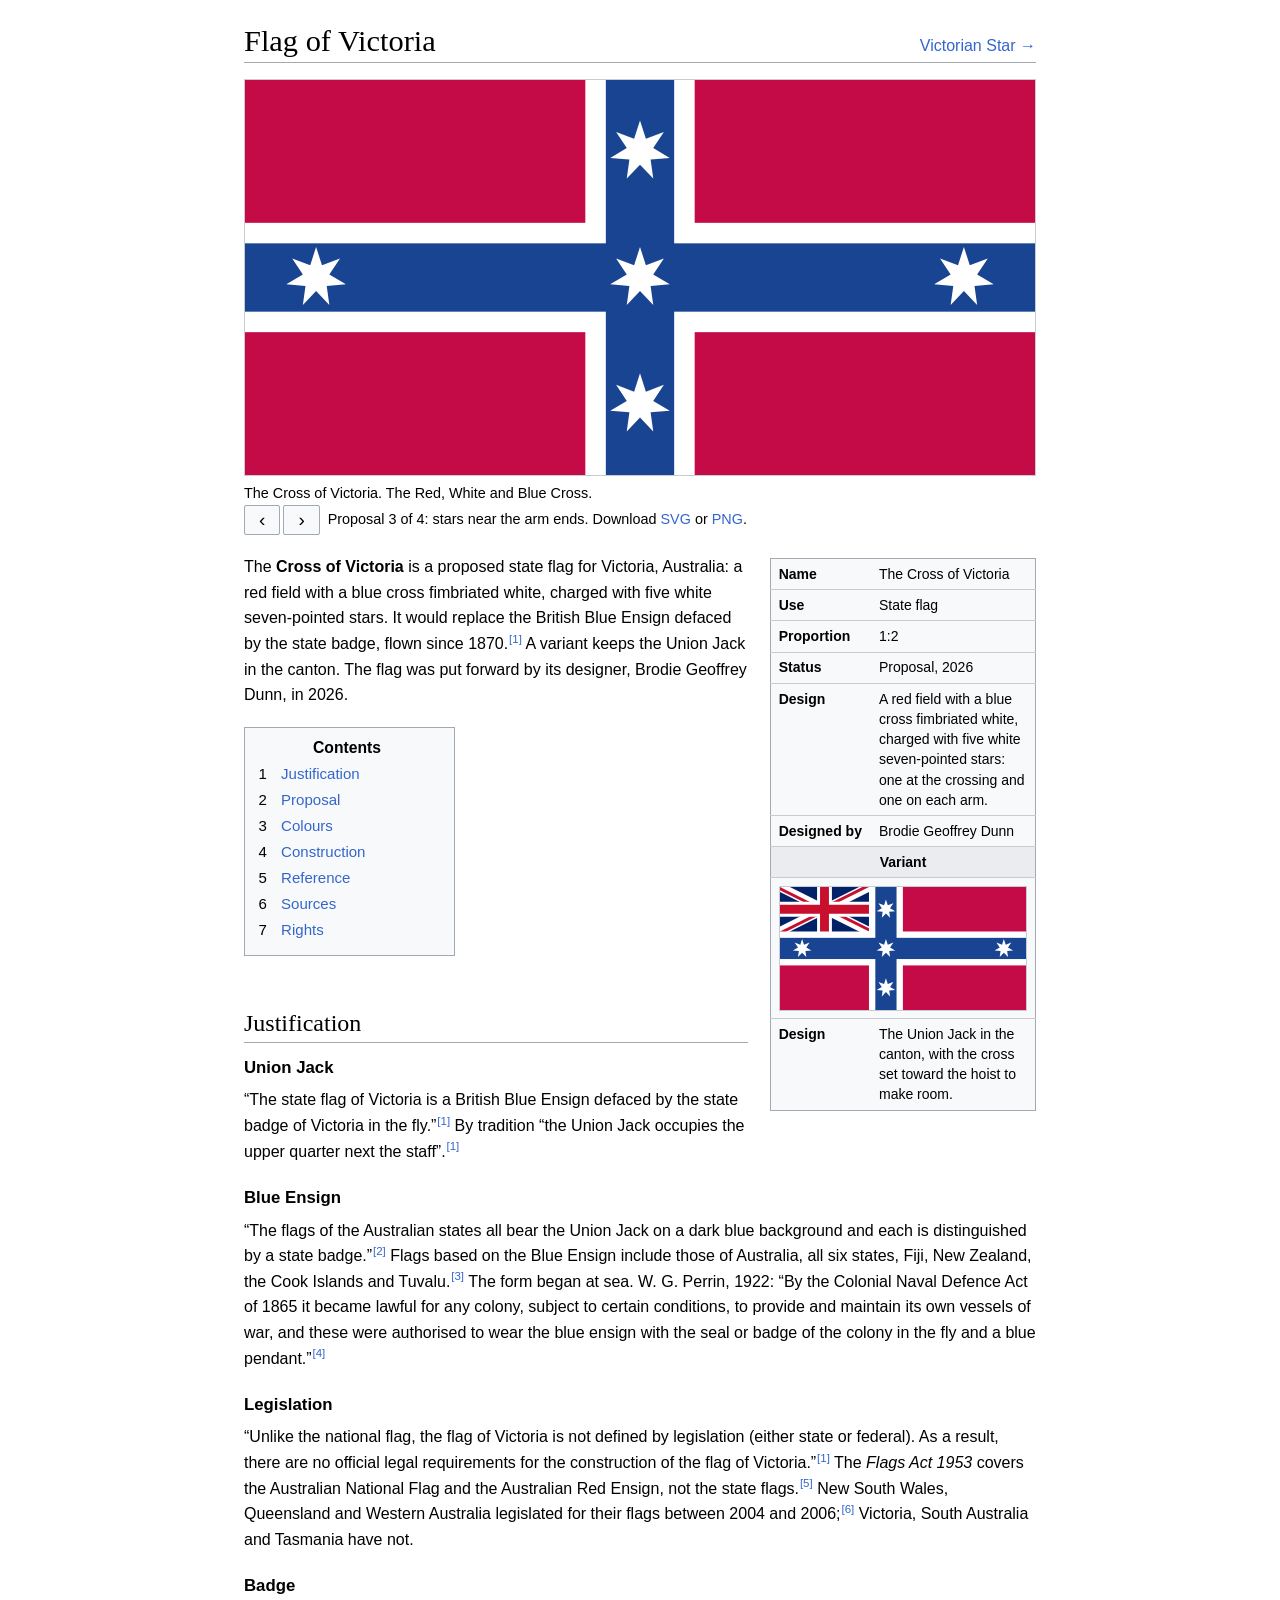
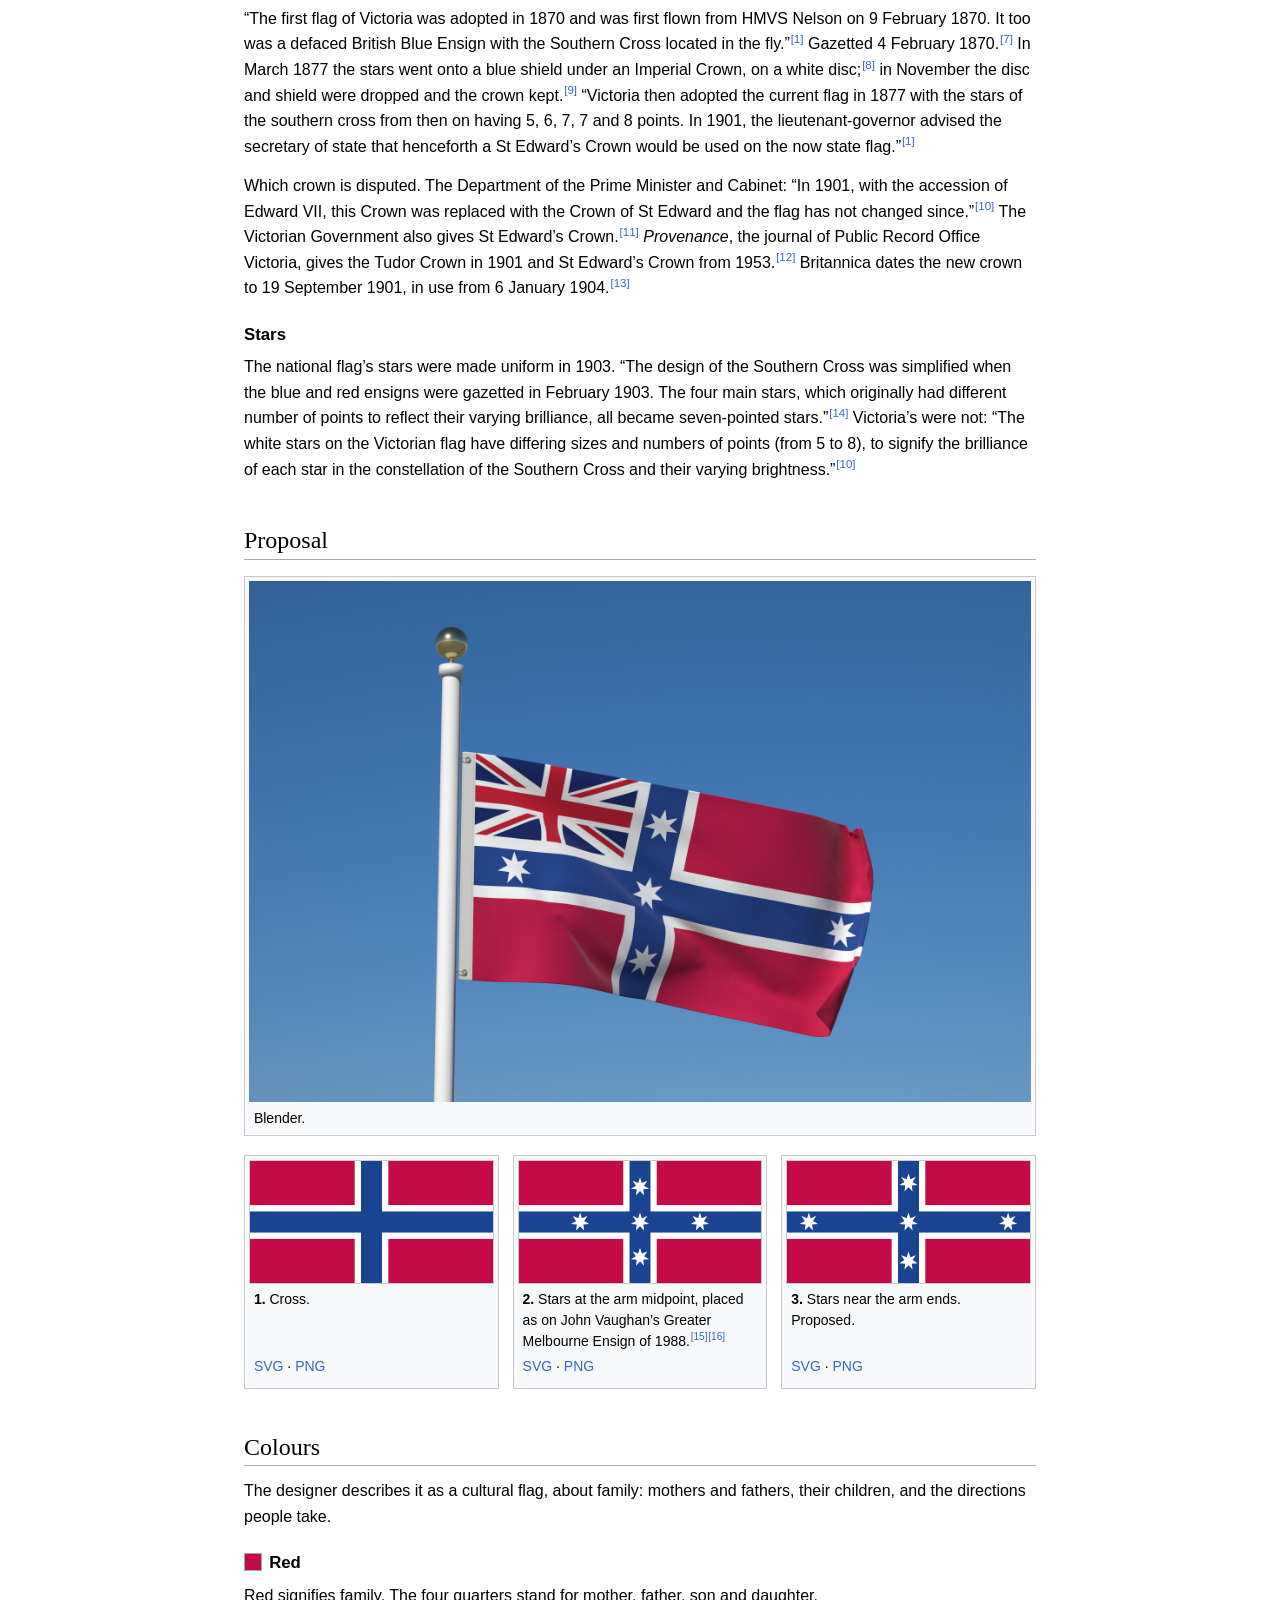
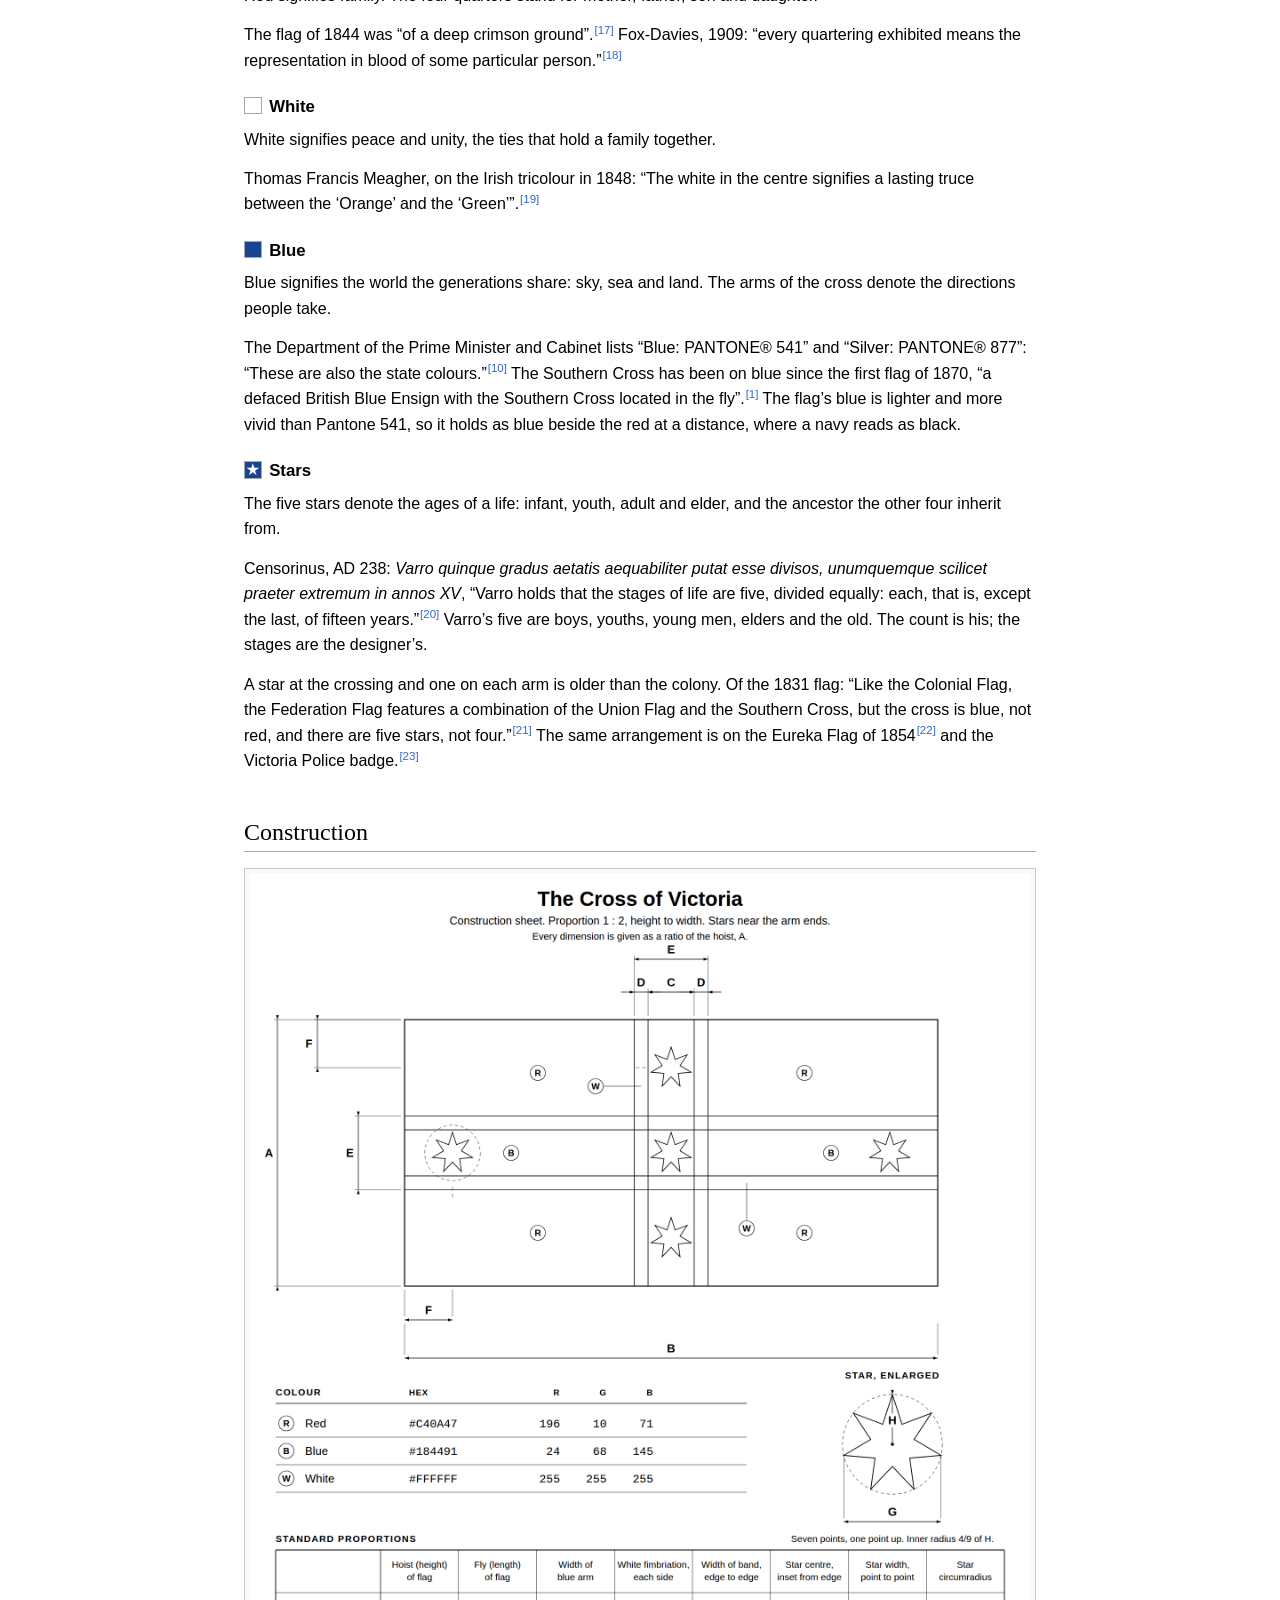
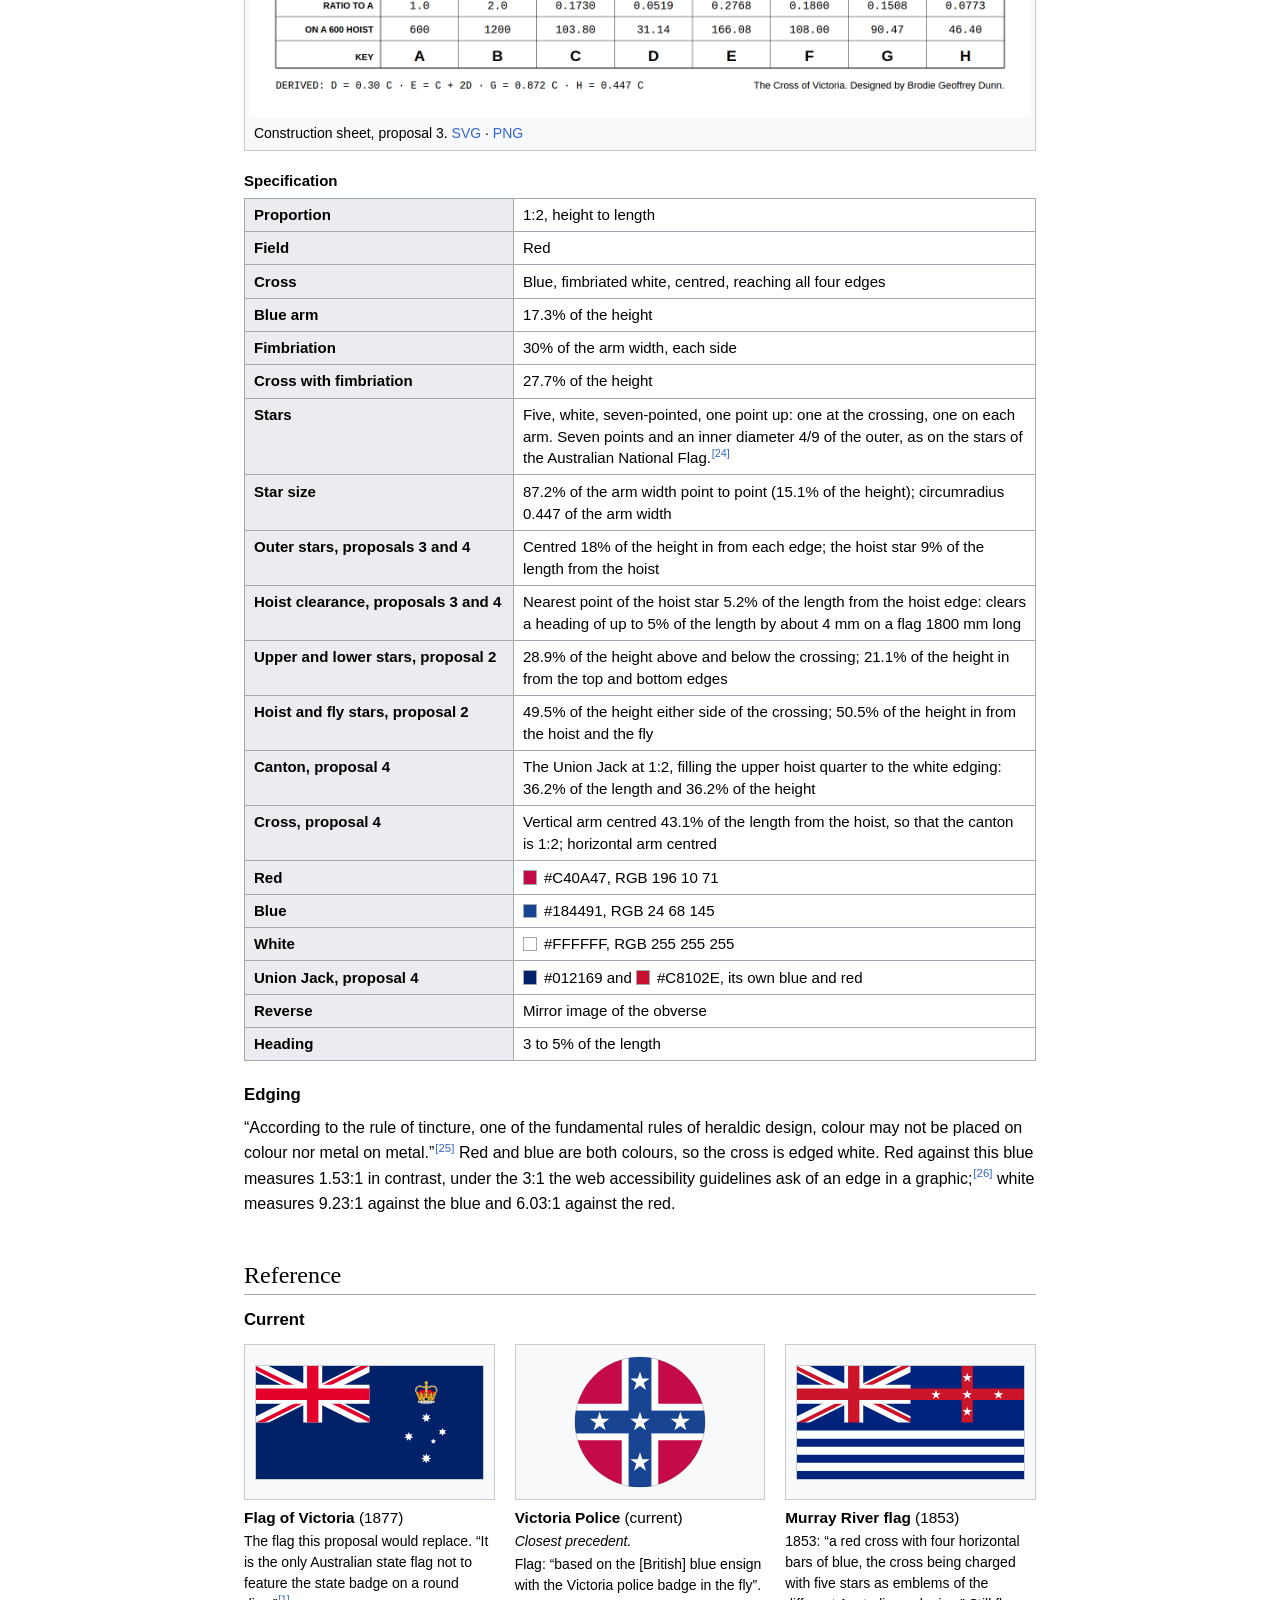
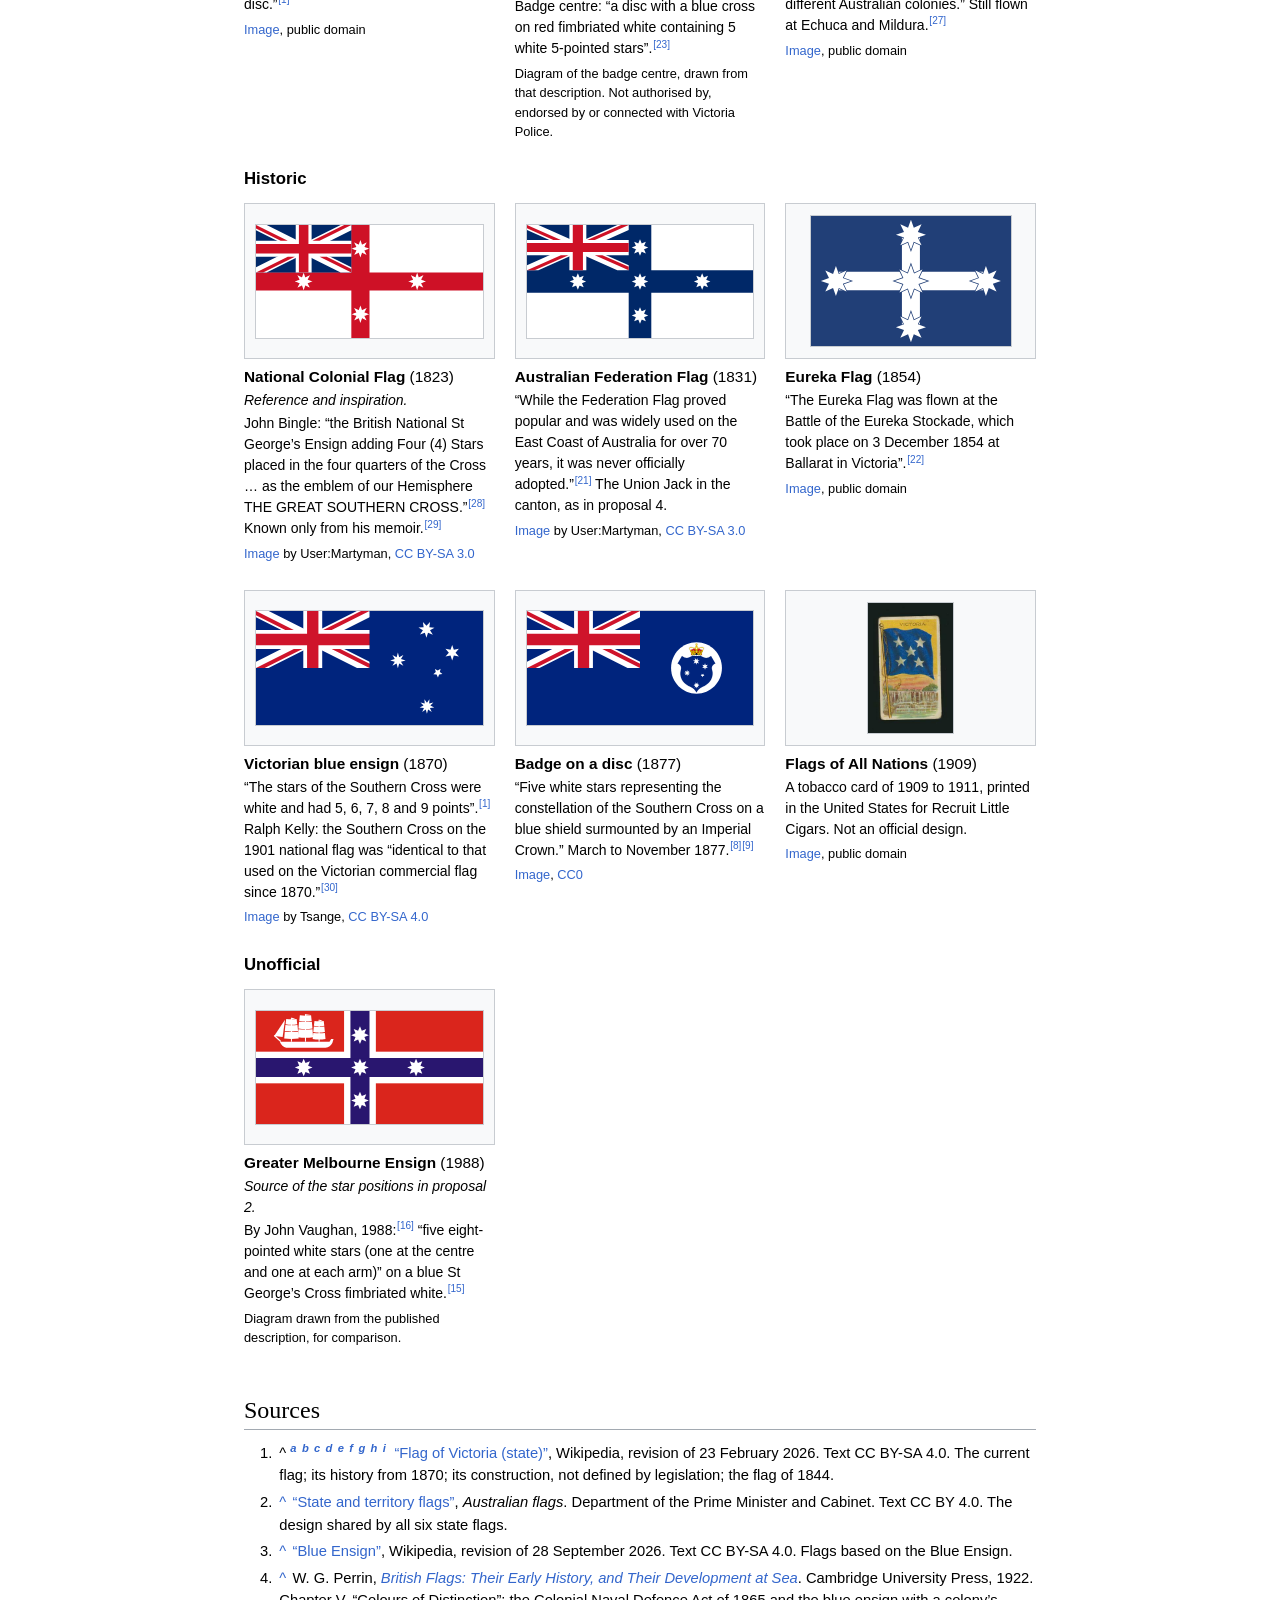
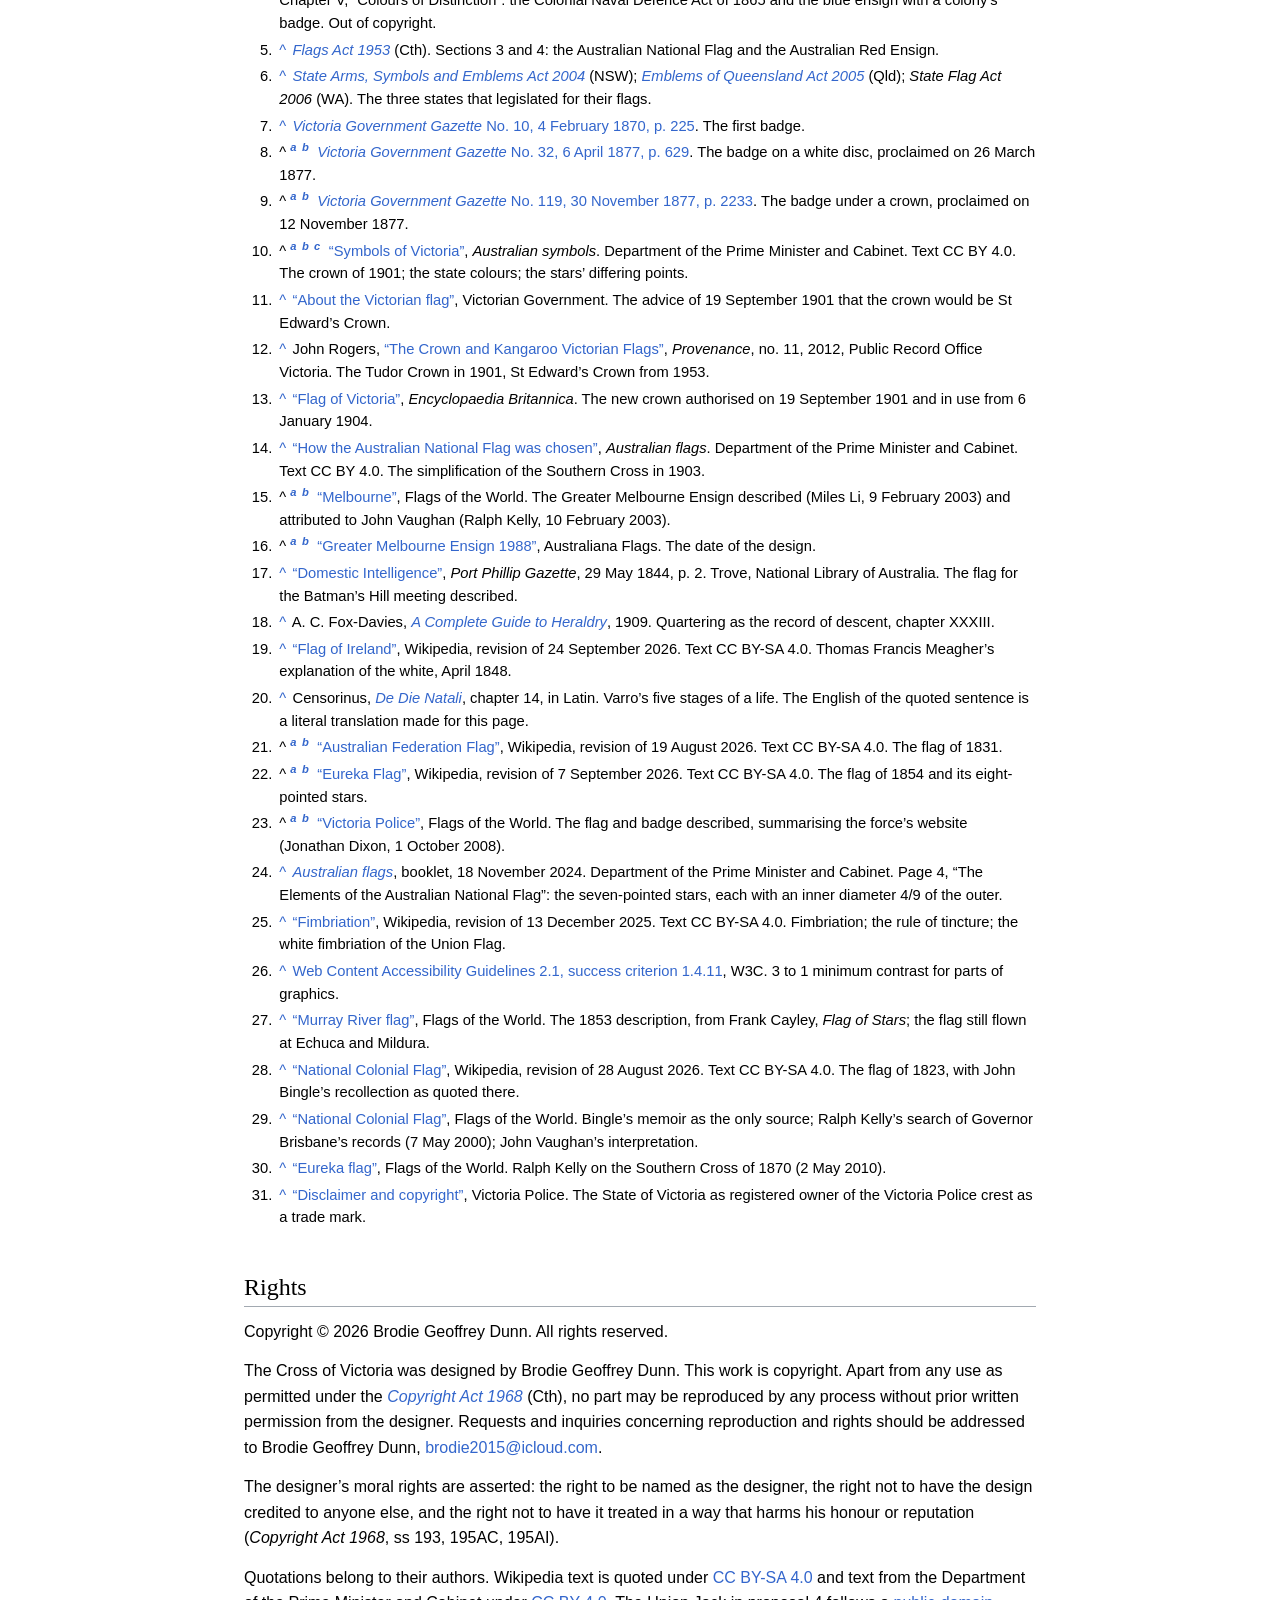
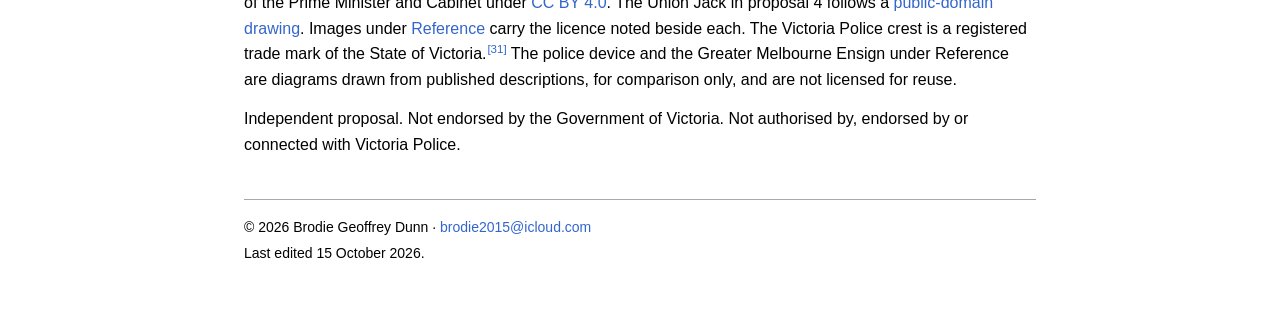
==== commit 4d2dc1b4: "Page 1: seven-pointed stars in the text, specification and sources Design line and lead now say seve" ====
--- a/index.html
+++ b/index.html
@@ -12,10 +12,10 @@
 <meta property="og:description" content="A proposed state flag for Victoria, Australia: a red field with a blue cross fimbriated white and five white stars, with a variant carrying the Union Jack.">
 <meta property="og:locale" content="en_AU">
 <meta name="twitter:card" content="summary_large_image">
-<link rel="canonical" href="https://thewizard911.github.io/flag-of-victoria/">
-<meta property="og:url" content="https://thewizard911.github.io/flag-of-victoria/">
+<link rel="canonical" href="https://flagofvictoria.github.io/">
+<meta property="og:url" content="https://flagofvictoria.github.io/">
 <meta property="og:site_name" content="Flag of Victoria">
-<meta property="og:image" content="https://thewizard911.github.io/flag-of-victoria/flags/cross-of-victoria-3-stars-at-arm-ends.png">
+<meta property="og:image" content="https://flagofvictoria.github.io/flags/cross-of-victoria-3-stars-at-arm-ends.png">
 <meta property="og:image:type" content="image/png">
 <meta property="og:image:width" content="2400">
 <meta property="og:image:height" content="1200">
@@ -25,7 +25,7 @@
  "@context": "https://schema.org",
  "@type": "WebPage",
  "name": "Flag of Victoria: the Cross of Victoria",
- "url": "https://thewizard911.github.io/flag-of-victoria/",
+ "url": "https://flagofvictoria.github.io/",
  "inLanguage": "en-AU",
  "description": "The Cross of Victoria, a proposed state flag for Victoria, Australia, designed by Brodie Geoffrey Dunn.",
  "author": {
@@ -40,7 +40,7 @@
  "isPartOf": {
   "@type": "WebSite",
   "name": "Flag of Victoria",
-  "url": "https://thewizard911.github.io/flag-of-victoria/"
+  "url": "https://flagofvictoria.github.io/"
  },
  "about": {
   "@type": "Thing",
@@ -49,7 +49,7 @@
  },
  "primaryImageOfPage": {
   "@type": "ImageObject",
-  "contentUrl": "https://thewizard911.github.io/flag-of-victoria/flags/cross-of-victoria-3-stars-at-arm-ends.png",
+  "contentUrl": "https://flagofvictoria.github.io/flags/cross-of-victoria-3-stars-at-arm-ends.png",
   "width": 2400,
   "height": 1200,
   "caption": "The Cross of Victoria: a blue cross edged white on a red field, with five white stars",
@@ -214,7 +214,7 @@
 <header>
   <div class="titlebar">
     <h1>Flag of Victoria</h1>
-    <a class="other" href="proposed-victorian-flags-2.html">Victorian Star &rarr;</a>
+    <a class="other" href="star">Victorian Star &rarr;</a>
   </div>
   <div class="hero" id="hero" tabindex="0" role="region" aria-roledescription="carousel"
        aria-label="The four proposals. Use the arrow keys or the arrow buttons to step through them.">
@@ -234,7 +234,7 @@
   <tr><th scope="row">Proportion</th><td>1:2</td></tr>
   <tr><th scope="row">Status</th><td>Proposal, 2026</td></tr>
   <tr><th scope="row">Design</th><td>A red field with a blue cross fimbriated white, charged with
-    five white five-pointed stars: one at the crossing and one on each arm.</td></tr>
+    five white seven-pointed stars: one at the crossing and one on each arm.</td></tr>
   <tr><th scope="row">Designed by</th><td>Brodie Geoffrey Dunn</td></tr>
   <tr><th class="ib-sec" scope="col" colspan="2">Variant</th></tr>
   <tr><td class="ib-img" colspan="2"><img src="flags/cross-of-victoria-union-canton.svg" width="2400" height="1200"
@@ -244,7 +244,7 @@
 </table>
 
 <p>The <b>Cross of Victoria</b> is a proposed state flag for Victoria, Australia: a red field with
-a blue cross fimbriated white, charged with five white five-pointed stars. It would replace the
+a blue cross fimbriated white, charged with five white seven-pointed stars. It would replace the
 British Blue Ensign defaced by the state badge, flown since 1870.&#8288;<sup class="fn" id="cite-wikivic-1"><a href="#src-wikivic" aria-label="Source 1">[1]</a></sup>
 A variant keeps the Union Jack in the canton. The flag was put forward by its designer, Brodie
 Geoffrey Dunn, in 2026.</p>
@@ -415,15 +415,16 @@
     <tr><th scope="row">Blue arm</th><td>17.3% of the height</td></tr>
     <tr><th scope="row">Fimbriation</th><td>30% of the arm width, each side</td></tr>
     <tr><th scope="row">Cross with fimbriation</th><td>27.7% of the height</td></tr>
-    <tr><th scope="row">Stars</th><td>Five, white, five-pointed, one point up: one at the crossing,
-      one on each arm</td></tr>
-    <tr><th scope="row">Star size</th><td>85% of the arm width point to point (14.7% of the height);
+    <tr><th scope="row">Stars</th><td>Five, white, seven-pointed, one point up: one at the crossing,
+      one on each arm. Seven points and an inner diameter 4/9 of the outer, as on the stars of the
+      Australian National Flag.&#8288;<sup class="fn" id="cite-pmcbooklet-1"><a href="#src-pmcbooklet" aria-label="Source 24">[24]</a></sup></td></tr>
+    <tr><th scope="row">Star size</th><td>87.2% of the arm width point to point (15.1% of the height);
       circumradius 0.447 of the arm width</td></tr>
     <tr><th scope="row">Outer stars, proposals 3 and 4</th><td>Centred 18% of the height in from each
       edge; the hoist star 9% of the length from the hoist</td></tr>
-    <tr><th scope="row">Hoist clearance, proposals 3 and 4</th><td>Nearest point of the hoist star 5.3% of
+    <tr><th scope="row">Hoist clearance, proposals 3 and 4</th><td>Nearest point of the hoist star 5.2% of
       the length from the hoist edge: clears a heading of up to 5% of the length by about
-      6&nbsp;mm on a flag 1800&nbsp;mm long</td></tr>
+      4&nbsp;mm on a flag 1800&nbsp;mm long</td></tr>
     <tr><th scope="row">Upper and lower stars, proposal 2</th><td>28.9% of the height above and
       below the crossing; 21.1% of the height in from the top and bottom edges</td></tr>
     <tr><th scope="row">Hoist and fly stars, proposal 2</th><td>49.5% of the height either side of
@@ -443,9 +444,9 @@
 
   <h3>Edging</h3>
   <p>&ldquo;According to the rule of tincture, one of the fundamental rules of heraldic design, colour
-  may not be placed on colour nor metal on metal.&rdquo;&#8288;<sup class="fn" id="cite-wikifimb-1"><a href="#src-wikifimb" aria-label="Source 24">[24]</a></sup> Red and blue are both colours, so
+  may not be placed on colour nor metal on metal.&rdquo;&#8288;<sup class="fn" id="cite-wikifimb-1"><a href="#src-wikifimb" aria-label="Source 25">[25]</a></sup> Red and blue are both colours, so
   the cross is edged white. Red against this blue measures 1.53:1 in contrast, under the 3:1 the web
-  accessibility guidelines ask of an edge in a graphic;&#8288;<sup class="fn" id="cite-wcag-1"><a href="#src-wcag" aria-label="Source 25">[25]</a></sup> white measures 9.23:1 against the
+  accessibility guidelines ask of an edge in a graphic;&#8288;<sup class="fn" id="cite-wcag-1"><a href="#src-wcag" aria-label="Source 26">[26]</a></sup> white measures 9.23:1 against the
   blue and 6.03:1 against the red.</p>
 
 </section>
@@ -485,7 +486,7 @@
         <h4>Murray River flag <span class="yr">(1853)</span></h4>
         <p>1853: &ldquo;a red cross with four horizontal bars of blue, the cross being charged with
         five stars as emblems of the different Australian colonies.&rdquo; Still flown at Echuca and
-        Mildura.&#8288;<sup class="fn" id="cite-fotwmurray-1"><a href="#src-fotwmurray" aria-label="Source 26">[26]</a></sup></p>
+        Mildura.&#8288;<sup class="fn" id="cite-fotwmurray-1"><a href="#src-fotwmurray" aria-label="Source 27">[27]</a></sup></p>
         <p class="src"><a href="https://commons.wikimedia.org/wiki/File:Murray_River_Flag_(Upper).svg">Image</a>, public domain</p>
       </figcaption>
     </figure>
@@ -502,7 +503,7 @@
         <p class="role">Reference and inspiration.</p>
         <p>John Bingle: &ldquo;the British National St George&rsquo;s Ensign adding Four (4) Stars placed
         in the four quarters of the Cross &hellip; as the emblem of our Hemisphere THE GREAT SOUTHERN
-        CROSS.&rdquo;&#8288;<sup class="fn" id="cite-wikincf-1"><a href="#src-wikincf" aria-label="Source 27">[27]</a></sup> Known only from his memoir.&#8288;<sup class="fn" id="cite-fotw1823-1"><a href="#src-fotw1823" aria-label="Source 28">[28]</a></sup></p>
+        CROSS.&rdquo;&#8288;<sup class="fn" id="cite-wikincf-1"><a href="#src-wikincf" aria-label="Source 28">[28]</a></sup> Known only from his memoir.&#8288;<sup class="fn" id="cite-fotw1823-1"><a href="#src-fotw1823" aria-label="Source 29">[29]</a></sup></p>
         <p class="src"><a href="https://commons.wikimedia.org/wiki/File:Australian_Colonial_Flag.svg">Image</a>
         by User:Martyman, <a href="https://creativecommons.org/licenses/by-sa/3.0/">CC BY-SA 3.0</a></p>
       </figcaption>
@@ -536,7 +537,7 @@
         <h4>Victorian blue ensign <span class="yr">(1870)</span></h4>
         <p>&ldquo;The stars of the Southern Cross were white and had 5, 6, 7, 8 and 9
         points&rdquo;.&#8288;<sup class="fn" id="cite-wikivic-9"><a href="#src-wikivic" aria-label="Source 1">[1]</a></sup> Ralph Kelly: the Southern Cross on the 1901 national flag was
-        &ldquo;identical to that used on the Victorian commercial flag since 1870.&rdquo;&#8288;<sup class="fn" id="cite-fotweureka-1"><a href="#src-fotweureka" aria-label="Source 29">[29]</a></sup></p>
+        &ldquo;identical to that used on the Victorian commercial flag since 1870.&rdquo;&#8288;<sup class="fn" id="cite-fotweureka-1"><a href="#src-fotweureka" aria-label="Source 30">[30]</a></sup></p>
         <p class="src"><a href="https://commons.wikimedia.org/wiki/File:Flag_of_Victoria_(1870-1877).svg">Image</a>
         by Tsange, <a href="https://creativecommons.org/licenses/by-sa/4.0/">CC BY-SA 4.0</a></p>
       </figcaption>
@@ -608,6 +609,7 @@
     <li id="src-wikiaff"><span class="bl">^ <sup><a href="#cite-wikiaff-1" aria-label="Back to citation a">a</a> <a href="#cite-wikiaff-2" aria-label="Back to citation b">b</a></sup></span> <a href="https://en.wikipedia.org/w/index.php?title=Australian_Federation_Flag&amp;oldid=1370208374">&ldquo;Australian Federation Flag&rdquo;</a>, Wikipedia, revision of 19 August 2026. Text CC&nbsp;BY-SA&nbsp;4.0. The flag of 1831.</li>
     <li id="src-wikieureka"><span class="bl">^ <sup><a href="#cite-wikieureka-1" aria-label="Back to citation a">a</a> <a href="#cite-wikieureka-2" aria-label="Back to citation b">b</a></sup></span> <a href="https://en.wikipedia.org/w/index.php?title=Eureka_Flag&amp;oldid=1373655094">&ldquo;Eureka Flag&rdquo;</a>, Wikipedia, revision of 7 September 2026. Text CC&nbsp;BY-SA&nbsp;4.0. The flag of 1854 and its eight-pointed stars.</li>
     <li id="src-fotwpolice"><span class="bl">^ <sup><a href="#cite-fotwpolice-1" aria-label="Back to citation a">a</a> <a href="#cite-fotwpolice-2" aria-label="Back to citation b">b</a></sup></span> <a href="https://www.crwflags.com/fotw/flags/au_vicp.html">&ldquo;Victoria Police&rdquo;</a>, Flags of the World. The flag and badge described, summarising the force&rsquo;s website (Jonathan Dixon, 1 October 2008).</li>
+    <li id="src-pmcbooklet"><span class="bl"><a href="#cite-pmcbooklet-1" aria-label="Back to the citation">^</a></span> <a href="https://www.pmc.gov.au/sites/default/files/resource/download/australian-flags-booklet-2024-11-18.pdf"><em>Australian flags</em></a>, booklet, 18 November 2024. Department of the Prime Minister and Cabinet. Page 4, &ldquo;The Elements of the Australian National Flag&rdquo;: the seven-pointed stars, each with an inner diameter 4/9 of the outer.</li>
     <li id="src-wikifimb"><span class="bl"><a href="#cite-wikifimb-1" aria-label="Back to the citation">^</a></span> <a href="https://en.wikipedia.org/w/index.php?title=Fimbriation&amp;oldid=1327207480">&ldquo;Fimbriation&rdquo;</a>, Wikipedia, revision of 13 December 2025. Text CC&nbsp;BY-SA&nbsp;4.0. Fimbriation; the rule of tincture; the white fimbriation of the Union Flag.</li>
     <li id="src-wcag"><span class="bl"><a href="#cite-wcag-1" aria-label="Back to the citation">^</a></span> <a href="https://www.w3.org/TR/WCAG21/#non-text-contrast">Web Content Accessibility Guidelines 2.1, success criterion 1.4.11</a>, W3C. 3 to 1 minimum contrast for parts of graphics.</li>
     <li id="src-fotwmurray"><span class="bl"><a href="#cite-fotwmurray-1" aria-label="Back to the citation">^</a></span> <a href="https://www.crwflags.com/fotw/flags/au_murry.html">&ldquo;Murray River flag&rdquo;</a>, Flags of the World. The 1853 description, from Frank Cayley, <em>Flag of Stars</em>; the flag still flown at Echuca and Mildura.</li>
@@ -635,7 +637,7 @@
   <a href="https://creativecommons.org/licenses/by/4.0/">CC BY 4.0</a>. The Union Jack in proposal 4
   follows a <a href="https://commons.wikimedia.org/wiki/File:Flag_of_the_United_Kingdom_(1-2).svg">public-domain
   drawing</a>. Images under <a href="#reference">Reference</a> carry the licence noted beside each. The
-  Victoria Police crest is a registered trade mark of the State of Victoria.&#8288;<sup class="fn" id="cite-policedisc-1"><a href="#src-policedisc" aria-label="Source 30">[30]</a></sup> The police
+  Victoria Police crest is a registered trade mark of the State of Victoria.&#8288;<sup class="fn" id="cite-policedisc-1"><a href="#src-policedisc" aria-label="Source 31">[31]</a></sup> The police
   device and the Greater Melbourne Ensign under Reference are diagrams drawn from published
   descriptions, for comparison only, and are not licensed for reuse.</p>
   <p>Independent proposal. Not endorsed by the Government of Victoria. Not authorised by, endorsed
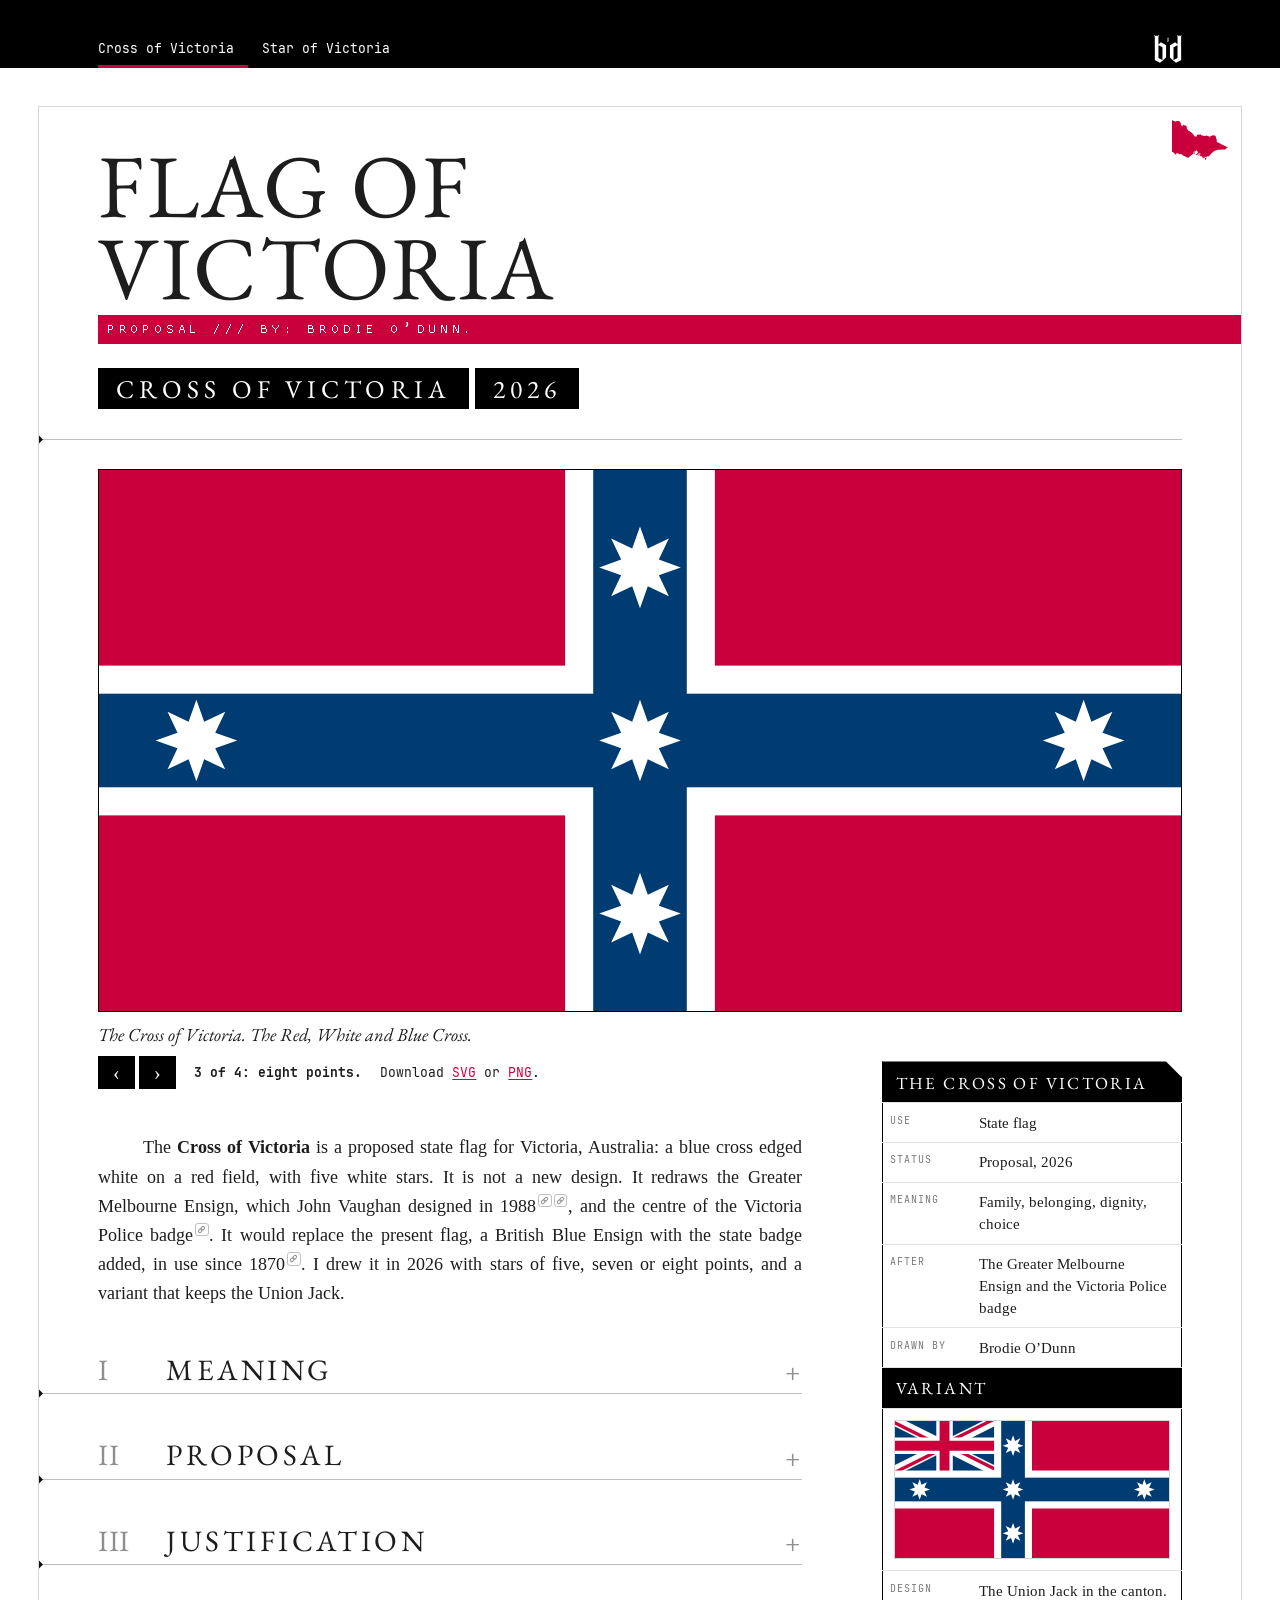
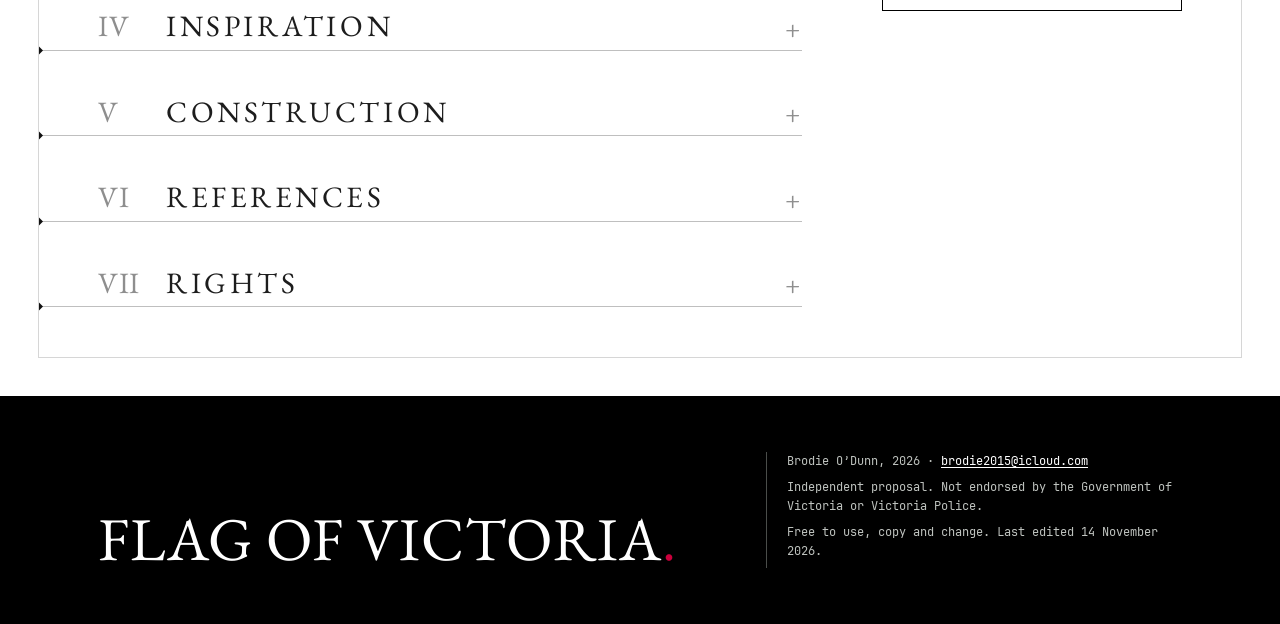
==== commit 12532378: "New Cross of Victoria and Star of Victoria pages" ====
--- a/index.html
+++ b/index.html
@@ -4,18 +4,18 @@
 <meta charset="utf-8">
 <meta name="viewport" content="width=device-width, initial-scale=1">
 <title>Flag of Victoria: the Cross of Victoria</title>
-<meta name="description" content="The Cross of Victoria, a proposed state flag for Victoria, Australia, designed by Brodie Geoffrey Dunn: a red field with a blue cross fimbriated white and five white stars, with a variant carrying the Union Jack.">
-<meta name="author" content="Brodie Geoffrey Dunn">
-<link rel="icon" type="image/svg+xml" href="flags/cross-of-victoria-3-stars-at-arm-ends.svg">
+<meta name="description" content="The Cross of Victoria, a proposed state flag for Victoria, Australia, drawn by Brodie O&#39;Dunn after John Vaughan&#39;s Greater Melbourne Ensign: a red field with a blue cross edged white and five white stars, with a variant carrying the Union Jack.">
+<meta name="author" content="Brodie O&#39;Dunn">
+<link rel="icon" type="image/svg+xml" href="flags/cross-of-victoria-3-eight-points.svg">
 <meta property="og:type" content="article">
 <meta property="og:title" content="Flag of Victoria: the Cross of Victoria">
-<meta property="og:description" content="A proposed state flag for Victoria, Australia: a red field with a blue cross fimbriated white and five white stars, with a variant carrying the Union Jack.">
+<meta property="og:description" content="A proposed state flag for Victoria, Australia: a red field with a blue cross edged white and five white stars, with a variant carrying the Union Jack.">
 <meta property="og:locale" content="en_AU">
 <meta name="twitter:card" content="summary_large_image">
 <link rel="canonical" href="https://flagofvictoria.github.io/">
 <meta property="og:url" content="https://flagofvictoria.github.io/">
 <meta property="og:site_name" content="Flag of Victoria">
-<meta property="og:image" content="https://flagofvictoria.github.io/flags/cross-of-victoria-3-stars-at-arm-ends.png">
+<meta property="og:image" content="https://flagofvictoria.github.io/flags/cross-of-victoria-3-eight-points.png">
 <meta property="og:image:type" content="image/png">
 <meta property="og:image:width" content="2400">
 <meta property="og:image:height" content="1200">
@@ -27,16 +27,11 @@
  "name": "Flag of Victoria: the Cross of Victoria",
  "url": "https://flagofvictoria.github.io/",
  "inLanguage": "en-AU",
- "description": "The Cross of Victoria, a proposed state flag for Victoria, Australia, designed by Brodie Geoffrey Dunn.",
+ "description": "The Cross of Victoria, a proposed state flag for Victoria, Australia, drawn by Brodie O’Dunn after John Vaughan’s Greater Melbourne Ensign and the Victoria Police badge.",
  "author": {
   "@type": "Person",
-  "name": "Brodie Geoffrey Dunn"
+  "name": "Brodie O’Dunn"
  },
- "copyrightHolder": {
-  "@type": "Person",
-  "name": "Brodie Geoffrey Dunn"
- },
- "copyrightYear": 2026,
  "isPartOf": {
   "@type": "WebSite",
   "name": "Flag of Victoria",
@@ -49,360 +44,274 @@
  },
  "primaryImageOfPage": {
   "@type": "ImageObject",
-  "contentUrl": "https://flagofvictoria.github.io/flags/cross-of-victoria-3-stars-at-arm-ends.png",
+  "contentUrl": "https://flagofvictoria.github.io/flags/cross-of-victoria-3-eight-points.png",
   "width": 2400,
   "height": 1200,
   "caption": "The Cross of Victoria: a blue cross edged white on a red field, with five white stars",
   "creator": {
    "@type": "Person",
-   "name": "Brodie Geoffrey Dunn"
+   "name": "Brodie O’Dunn"
   },
-  "creditText": "Brodie Geoffrey Dunn",
-  "copyrightNotice": "© 2026 Brodie Geoffrey Dunn. All rights reserved."
+  "creditText": "Brodie O’Dunn, after John Vaughan’s Greater Melbourne Ensign"
  }
 }
 </script>
-<style>
-  /* Laid out like a Wikipedia article: sans-serif text, serif headings over a hairline, blue
-     links, grey panels only for the facts box and the contents. No web fonts are loaded. */
-  :root{
-    --ink:#000; --line:#a2a9b1; --line-soft:#c8ccd1; --panel:#f8f9fa; --head:#eaecf0;
-    --link:#3366cc; --link-visited:#795cb2;
-    --sans:Arial,Helvetica,"Liberation Sans","Nimbus Sans",sans-serif;
-    --serif:"Linux Libertine","Linux Libertine O",Georgia,Times,"Times New Roman",serif;
-  }
-  *{box-sizing:border-box}
-  html{-webkit-text-size-adjust:100%;text-size-adjust:100%}
-  body{margin:0;background:#fff;color:var(--ink);font:400 16px/1.6 var(--sans)}
-  .page{max-width:840px;margin:0 auto;padding:22px 24px 64px}
-  @media(max-width:600px){.page{padding:16px 16px 48px}}
-  a{color:var(--link);text-decoration:none}
-  a:visited{color:var(--link-visited)}
-  a:hover,a:focus-visible{text-decoration:underline}
-  a:focus-visible{outline:2px solid var(--link);outline-offset:2px}
-  p{margin:.5em 0 .85em}
-
-  h1,h2{font-family:var(--serif);font-weight:400;color:var(--ink);margin:0;overflow-wrap:break-word}
-  h2{font-size:1.5rem;line-height:1.3;border-bottom:1px solid var(--line);padding:0 0 .1em;
-    margin:1.8em 0 .5em;overflow:hidden}
-  h3{font:700 1.05rem/1.4 var(--sans);margin:1.3em 0 .25em}
-  h2 + h3{margin-top:.8em}
-
-  /* title, with the other proposal on the right */
-  .titlebar{display:flex;flex-wrap:wrap;align-items:baseline;justify-content:space-between;
-    gap:.2em 1.2em;border-bottom:1px solid var(--line);margin:0 0 1em;padding:0 0 .12em}
-  h1{font-size:1.9rem;line-height:1.25}
-  .other{white-space:nowrap}
-
-  /* flags: a light edge keeps white parts of a flag from running into the page */
-  .flag{display:block;width:100%;height:auto;border:1px solid var(--line-soft)}
-  .hero{position:relative;margin:0}
-  .hero:focus-visible{outline:2px solid var(--link);outline-offset:3px}
-  .herocap{font-size:.9rem;line-height:1.5;margin:.5em 0 1.3em}
-  .herocap > span{display:block}
-  .navbtn{font:400 1.2rem/1 var(--sans);width:1.9em;height:1.6em;padding:0 0 .1em;margin:0 .15em 0 0;
-    border:1px solid var(--line);border-radius:2px;background:var(--panel);color:var(--ink);
-    cursor:pointer;vertical-align:-.1em}
-  .navbtn:hover{background:var(--head)}
-  .navbtn:focus-visible{outline:2px solid var(--link);outline-offset:1px}
-  .herocap .navbtn + span{margin-left:.35em}
-
-  /* facts box beside the opening paragraph */
-  .infobox{float:right;clear:right;width:19em;margin:.3em 0 1em 1.6em;border:1px solid var(--line);
-    background:var(--panel);font-size:.875rem;line-height:1.45;border-collapse:collapse}
-  .infobox th,.infobox td{text-align:left;vertical-align:top;padding:.35em .55em}
-  .infobox tr + tr th,.infobox tr + tr td{border-top:1px solid var(--line-soft)}
-  .infobox th{width:7.2em;font-weight:700;white-space:nowrap}
-  .infobox th.ib-sec{width:auto;text-align:center;background:var(--head)}
-  .infobox td.ib-img{padding:.55em .55em .45em}
-  .infobox td.ib-img img{display:block;width:100%;height:auto;border:1px solid var(--line-soft)}
-  @media(max-width:640px){.infobox{float:none;width:100%;margin:.4em 0 1.2em}}
-
-  .sw{display:inline-block;width:1.05em;height:1.05em;border:1px solid var(--line);
-    vertical-align:-.14em;margin-right:.45em;position:relative}
-  .sw-star{background:#184491}
-  .sw-star7{background:#C40A47}
-  .sw-star::before,.sw-star7::before{content:"";position:absolute;inset:8%;background:#fff}
-  .sw-star::before{clip-path:polygon(50% 0,61.8% 34.5%,98% 34.5%,67% 57.3%,79% 90.5%,50% 69%,
-    21% 90.5%,33% 57.3%,2% 34.5%,38.2% 34.5%)}
-  .sw-star7::before{clip-path:polygon(50% 2%,59.3% 30.8%,87.5% 20.1%,70.8% 45.3%,96.8% 60.7%,
-    66.7% 63.3%,70.8% 93.2%,50% 71.3%,29.2% 93.2%,33.3% 63.3%,3.2% 60.7%,29.2% 45.3%,
-    12.5% 20.1%,40.7% 30.8%)}
-  .spec .sw{width:.95em;height:.95em}
-
-  /* contents */
-  .toc{display:inline-block;min-width:14em;border:1px solid var(--line);background:var(--panel);
-    padding:.55em 1.2em .75em .9em;margin:.4em 0 .6em;font-size:.94rem}
-  .toc h2{font:700 .98rem/1.4 var(--sans);border:0;margin:0 0 .25em;padding:0;text-align:center}
-  .toc ol{margin:0;padding:0;list-style:none;counter-reset:toc}
-  .toc li{counter-increment:toc;margin:.12em 0}
-  .toc li::before{content:counter(toc);display:inline-block;min-width:1.5em}
-
-  /* figures, framed lightly */
-  .thumb{margin:1em 0 1.2em;border:1px solid var(--line-soft);background:var(--panel);padding:4px}
-  .thumb img{display:block;width:100%;height:auto;background:#fff}
-  .thumb a.full{display:block}
-  .thumb img.flag{border:1px solid var(--line-soft)}
-  .thumb figcaption{font-size:.875rem;line-height:1.5;padding:.4em .35em .15em}
-  .thumb figcaption p{margin:0 0 .3em}
-
-  .gallery{display:grid;gap:14px;margin:1em 0 .6em}
-  @media(min-width:700px){.gallery{grid-template-columns:repeat(3,1fr)}}
-  .gallery .thumb{margin:0;display:flex;flex-direction:column}
-  .gallery figcaption{flex:1;display:flex;flex-direction:column}
-  .gallery figcaption .dl{margin-top:auto}
-
-  /* specification table */
-  .spec{border-collapse:collapse;margin:1em 0;font-size:.94rem;line-height:1.45;width:100%}
-  .spec caption{text-align:left;font-weight:700;padding:0 0 .4em}
-  .spec th,.spec td{border:1px solid var(--line);padding:.35em .6em;text-align:left;vertical-align:top}
-  .spec th{background:var(--head);font-weight:700;width:34%}
-  .spec td{background:#fff;font-variant-numeric:tabular-nums}
-  @media(max-width:520px){.spec th,.spec td{display:block;width:auto;border-top:0}
-    .spec tr{display:block;border-top:1px solid var(--line)} .spec{border-bottom:0}}
-
-
-  /* reference cards */
-  .refs{display:grid;gap:22px 20px;margin:.8em 0 .4em}
-  @media(min-width:640px){.refs{grid-template-columns:repeat(2,1fr)}}
-  @media(min-width:820px){.refs{grid-template-columns:repeat(3,1fr)}}
-  .rc{margin:0;display:flex;flex-direction:column}
-  .rc .media{height:156px;display:flex;align-items:center;justify-content:center;gap:14px;
-    padding:10px;background:var(--panel);border:1px solid var(--line-soft)}
-  .rc .media img{display:block;max-width:100%;max-height:132px;width:auto;height:auto;
-    border:1px solid var(--line-soft);background:#fff;min-width:0;flex:0 1 auto}
-  .rc .media img.rnd{border:0;background:none}
-  .rc figcaption{font-size:.875rem;line-height:1.5;margin-top:.55em}
-  .rc h4{font:700 .96rem/1.35 var(--sans);margin:0 0 .15em}
-  .rc .yr{font-weight:400}
-  .rc .role{font-style:italic;margin:0 0 .15em}
-  .rc p{margin:0 0 .35em}
-  .rc .src{font-size:.8rem}
-
-  /* sources, numbered */
-  .srclist{margin:.5em 0 0;padding-left:2.2em;font-size:.92rem;line-height:1.55}
-  .srclist li{margin:.25em 0;padding-left:.2em}
-  .srclist li:target,sup.fn:target{background:#eaf3ff}
-  .srclist .bl{margin-right:.15em}
-  .srclist .bl sup{font-size:.76em;font-style:italic;font-weight:700;line-height:0}
-  .srclist .bl sup a{margin-right:.2em}
-  sup.fn{font-size:.72em;line-height:0;margin-left:.08em;white-space:nowrap}
-  sup.fn a{text-decoration:none}
-
-  footer{margin-top:3em;padding-top:.8em;border-top:1px solid var(--line);font-size:.875rem}
-  footer p{margin:.3em 0}
-
-  /* skip link: the first thing a keyboard or screen reader reaches */
-  .skip{position:absolute;left:-9999px;top:0;background:#000;color:#fff;padding:10px 16px;
-    z-index:10;font:700 .9rem/1 var(--sans)}
-  .skip:focus{left:0;color:#fff}
-
-  @media print{
-    body{font-size:10.5pt}
-    .page{max-width:none;padding:0}
-    .navbtn,.skip,.srclist .bl{display:none}
-    a{color:#000}
-    .srclist a[href^="http"]::after{content:" <" attr(href) ">";font-size:.85em;word-break:break-all}
-    h2,h3,h4{break-after:avoid}
-    figure,.toc,.infobox,tr{break-inside:avoid}
-  }
-</style>
+<link rel="preload" href="fonts/tinos-400.woff2" as="font" type="font/woff2" crossorigin>
+<link rel="preload" href="fonts/proggy-clean.woff2" as="font" type="font/woff2" crossorigin>
+<link rel="stylesheet" href="style.css">
 </head>
 <body><a class="skip" href="#proposal">Skip to the proposal</a>
+<div class="topband"><div class="wrap">
+<nav class="tabs" aria-label="The two proposals"><a href="./" aria-current="page">Cross of Victoria</a><a href="star">Star of Victoria</a></nav>
+<div class="brand"><img src="assets/bgd.svg" width="124" height="124" alt="bgd, the monogram of Brodie O&rsquo;Dunn"></div>
+</div></div>
 <div class="page">
-
-<header>
-  <div class="titlebar">
-    <h1>Flag of Victoria</h1>
-    <a class="other" href="star">Victorian Star &rarr;</a>
-  </div>
+<div class="wrap">
+<header class="mast">
+  <div class="mast-text">
+    <div class="title-row">
+      <div>
+        <h1>Flag of Victoria</h1>
+        <p class="bar-red">Proposal /// By: Brodie O&rsquo;Dunn.</p>
+      </div>
+    </div>
+    <p class="bars"><span>Cross of Victoria</span><span>2026</span></p>
+  </div>
+  <figure class="vicmap">
+    <svg viewBox="0 0 719.2 515.9" role="img" aria-labelledby="vicmap-t"><title id="vicmap-t">Victoria</title><path class="land" d="M719.2 352.4L717.7 354.4L713.1 356.2L703.7 357.0L704.7 356.1L704.3 354.9L705.3 353.3L704.9 352.4L704.0 352.6L703.2 354.3L698.9 352.9L702.4 358.0L702.7 359.8L702.0 361.1L699.5 363.4L698.4 366.2L695.7 370.5L694.8 371.4L690.7 372.4L689.1 374.8L684.0 376.0L682.5 376.9L680.8 379.7L668.8 380.0L665.4 381.2L663.3 383.7L662.4 382.4L662.2 380.6L661.8 380.3L655.4 380.4L653.7 380.0L652.4 378.9L648.9 380.3L637.1 380.3L633.7 381.0L624.5 381.2L622.8 381.7L619.5 383.7L609.9 382.5L586.1 383.7L572.1 387.1L555.0 393.2L542.3 399.9L528.9 409.4L513.4 423.4L496.2 441.1L488.4 448.6L480.5 458.6L472.6 465.2L469.6 469.9L468.7 469.6L468.4 468.6L469.6 467.3L468.3 466.8L457.0 469.4L453.2 469.0L451.3 469.3L447.8 471.7L442.2 471.4L438.6 472.4L436.5 473.3L434.8 475.3L433.2 474.0L431.3 471.4L429.9 470.9L422.4 471.5L421.0 471.9L419.8 472.8L416.5 477.0L419.2 479.7L420.9 483.2L423.0 483.4L423.2 487.7L423.5 488.7L424.7 489.3L424.1 491.3L424.8 492.3L426.1 492.5L427.4 492.0L430.3 488.2L431.8 487.2L434.1 487.2L434.8 486.9L435.2 486.0L435.6 483.2L436.5 481.5L437.7 480.4L439.0 480.5L440.0 482.4L439.5 483.7L439.4 488.3L440.5 491.4L440.5 493.8L438.2 496.3L436.7 503.4L437.5 504.4L439.2 503.7L440.6 507.8L440.1 508.5L437.8 509.2L436.6 510.3L437.0 512.2L436.7 514.0L435.9 515.0L434.7 515.7L433.4 515.9L429.9 514.2L428.8 513.2L428.0 511.9L427.7 510.3L429.2 509.1L429.7 507.8L429.1 506.9L425.8 505.1L425.0 504.2L423.0 501.0L422.0 495.3L416.5 488.2L409.3 483.3L403.3 484.5L402.6 486.0L402.2 491.0L397.1 492.2L395.6 492.0L393.7 484.3L390.4 477.3L387.7 473.1L383.4 468.8L382.6 467.3L384.8 468.2L388.0 471.0L390.2 471.4L388.6 468.3L386.7 466.4L384.2 465.4L380.6 465.2L377.9 466.0L373.2 469.1L370.0 469.4L367.7 467.5L364.4 460.7L363.1 459.2L357.9 456.4L351.9 455.0L351.9 454.4L355.6 452.9L356.7 451.6L355.7 450.2L356.5 448.9L356.8 447.3L356.5 445.6L355.7 444.0L358.2 442.7L360.6 444.0L362.5 443.8L364.5 441.3L366.6 439.9L366.4 438.2L365.2 436.6L363.3 435.3L363.9 432.4L360.1 425.8L359.2 424.8L357.9 424.2L356.4 424.0L352.7 424.8L349.7 424.8L348.2 426.1L345.8 424.5L343.8 424.7L342.5 425.5L343.2 426.9L341.2 429.5L340.6 432.0L338.9 432.8L338.2 433.8L338.3 434.9L339.5 436.4L339.9 437.6L340.4 442.7L333.0 441.4L331.1 442.0L329.5 445.0L326.9 445.9L326.1 447.0L325.1 449.6L325.7 450.2L324.1 450.7L318.5 451.2L317.7 452.4L315.8 451.7L313.0 449.6L300.4 436.5L299.0 435.6L296.3 434.7L296.0 433.7L296.3 433.0L297.6 434.0L300.4 434.5L302.0 435.6L304.8 438.6L306.4 439.3L310.1 439.2L313.6 438.6L318.3 436.1L320.7 435.5L321.9 433.7L321.4 431.8L324.0 429.6L325.1 426.2L327.9 422.0L331.6 417.3L332.4 414.0L332.1 410.2L330.9 406.5L328.9 403.7L325.7 402.3L324.2 401.0L322.3 397.4L320.7 391.3L319.1 389.5L316.9 388.1L315.0 388.3L314.7 391.3L309.5 390.7L308.1 391.2L306.5 395.4L304.4 396.8L301.8 397.5L300.8 398.1L295.9 403.1L286.8 406.1L284.6 408.5L284.0 409.8L284.4 411.8L283.5 412.5L282.0 412.2L280.7 411.1L278.5 412.0L273.8 412.0L272.0 413.2L271.2 416.0L272.7 417.1L276.9 417.3L284.0 419.2L286.8 418.7L288.7 417.7L294.4 413.8L298.5 416.0L300.1 417.8L299.3 422.8L297.2 423.5L295.8 425.2L294.4 427.5L294.4 429.9L291.1 430.6L284.6 430.4L282.3 431.6L281.3 431.7L277.7 430.4L274.3 431.5L267.0 437.0L262.9 440.9L262.1 441.5L259.4 442.0L257.2 444.8L253.1 446.1L251.5 448.2L247.9 448.9L246.4 449.9L242.2 454.7L242.2 457.0L241.6 458.1L240.6 458.9L237.5 459.9L234.7 465.7L232.6 467.0L229.8 470.5L218.6 474.2L215.6 480.4L214.0 480.4L211.1 482.0L208.1 485.6L206.8 486.7L205.2 487.2L203.7 486.4L199.6 482.8L198.4 481.0L190.9 477.2L189.1 477.0L181.6 477.6L180.2 477.0L177.2 474.0L176.6 472.5L171.8 468.0L167.2 464.9L158.2 463.2L154.4 461.5L152.1 461.0L150.2 459.9L147.2 459.2L143.3 455.1L141.2 453.9L134.7 448.6L129.6 445.7L126.7 443.3L124.7 442.1L123.7 442.0L122.6 438.8L121.4 438.6L120.7 439.0L119.8 442.0L118.0 441.1L115.3 438.5L114.3 438.1L107.5 438.1L105.0 438.7L104.0 440.6L100.4 441.9L96.5 441.2L89.7 437.9L81.3 431.3L78.2 429.6L74.4 429.6L71.7 428.5L63.5 427.5L60.2 428.1L56.3 429.8L53.1 432.2L52.0 435.2L52.4 436.7L54.7 440.0L54.9 441.3L54.4 441.6L52.2 441.3L50.7 440.6L48.4 442.7L47.2 445.3L46.0 444.8L43.2 440.0L41.2 439.0L38.5 438.6L37.3 438.9L36.4 441.6L35.4 442.0L34.1 441.5L32.2 440.0L33.9 437.2L34.6 435.0L33.9 432.0L32.6 430.5L19.7 418.7L13.4 414.1L0.1 407.3L0.0 0.0L1.6 1.4L4.6 6.5L6.3 7.6L13.3 7.8L15.3 8.3L17.8 10.3L19.1 10.3L20.9 9.1L21.9 9.0L23.9 10.1L25.5 11.9L27.4 12.8L29.0 15.8L33.9 14.7L39.3 18.3L43.4 18.6L44.1 19.0L44.9 22.2L46.2 23.2L48.0 22.7L50.9 18.4L55.8 14.1L59.0 12.4L62.4 11.7L64.2 12.1L67.9 14.0L69.8 14.4L73.5 14.4L76.6 13.0L79.3 13.8L84.5 12.6L86.6 13.0L88.7 15.0L90.0 18.4L92.8 17.1L94.5 17.2L95.6 17.6L98.4 20.6L101.3 20.5L102.4 23.2L103.2 28.6L104.3 29.4L106.9 33.1L110.0 35.6L113.0 34.9L114.2 35.2L115.0 37.0L112.7 41.7L112.2 43.8L112.2 45.8L113.3 54.7L114.0 56.0L119.1 60.5L119.9 61.7L119.9 64.8L120.2 65.7L122.0 67.9L124.2 73.3L124.2 76.4L125.4 77.9L126.9 78.8L131.1 79.5L132.4 80.9L133.8 80.1L133.9 79.2L133.0 77.5L132.9 75.0L135.2 74.7L137.4 74.9L138.0 74.4L138.5 72.6L137.9 70.3L139.0 67.9L139.7 63.4L140.5 61.7L145.6 59.6L146.4 59.9L147.8 61.7L150.8 63.4L151.5 66.6L152.8 69.3L156.1 67.2L157.1 67.2L160.9 70.4L162.0 68.2L163.4 68.6L166.4 70.6L173.7 71.3L180.0 74.7L180.9 75.7L183.8 76.7L184.9 80.6L186.1 80.5L187.4 79.6L188.6 79.8L191.1 82.0L190.4 84.9L191.0 88.0L190.8 88.9L189.4 90.4L189.9 93.8L188.8 97.6L189.7 102.0L190.3 108.0L191.4 112.1L193.0 115.9L194.9 119.2L195.8 120.2L199.1 122.3L206.1 123.9L207.4 124.7L208.8 126.3L209.4 128.1L209.6 131.9L208.4 134.3L209.2 136.6L214.4 140.3L221.0 141.5L224.4 143.2L225.8 145.0L228.4 145.9L230.9 148.4L234.2 150.5L240.7 153.7L242.1 156.9L243.8 157.7L247.4 158.3L250.2 160.0L254.3 166.4L256.6 169.3L259.1 170.3L259.7 171.4L262.4 173.8L264.3 176.2L268.1 176.8L270.4 179.1L272.2 182.8L276.0 192.7L278.4 196.1L281.6 197.3L290.4 208.0L291.7 208.9L295.1 209.2L296.7 209.7L298.6 212.4L300.1 212.5L300.4 214.1L301.4 214.9L303.5 215.0L307.0 214.5L311.9 209.7L313.3 209.0L318.6 211.3L320.1 211.1L321.0 209.5L320.3 207.4L317.7 203.9L316.8 201.9L317.2 200.1L319.1 196.7L319.8 190.8L321.5 188.8L322.8 188.1L331.7 186.5L339.5 186.5L345.4 188.3L348.8 189.0L352.1 188.6L358.1 185.3L361.5 184.3L364.9 184.3L367.8 185.7L381.6 197.8L384.9 199.4L388.4 199.7L393.7 198.1L395.4 197.8L397.1 198.0L398.7 199.1L399.8 202.0L400.6 202.8L406.9 203.1L409.7 204.7L414.7 205.1L416.5 205.6L419.2 206.9L419.7 205.3L421.4 204.9L423.2 204.9L426.0 206.0L431.5 206.6L432.7 206.1L436.4 199.7L437.3 199.2L439.7 200.1L442.2 198.7L445.5 200.7L451.8 200.7L452.9 201.4L455.5 204.5L457.0 205.6L462.4 206.0L463.5 208.0L466.9 208.3L469.6 211.1L472.1 210.1L476.3 212.9L478.3 213.1L479.7 210.8L482.2 210.4L485.4 212.1L484.9 215.2L485.1 218.7L485.9 220.9L490.3 225.5L497.5 223.4L496.9 222.3L493.6 222.1L491.4 221.1L490.5 220.3L489.3 218.2L488.2 211.7L489.6 208.7L492.6 205.3L493.3 205.4L495.0 207.3L496.5 207.8L499.0 207.5L503.5 206.3L506.3 206.6L509.0 209.0L509.6 207.6L510.6 202.2L512.3 199.3L514.4 197.3L517.5 197.3L520.4 196.0L521.9 196.2L523.3 197.2L524.4 198.6L524.9 200.4L526.3 201.0L535.5 197.3L537.3 195.7L538.8 195.3L541.0 196.0L551.4 201.2L554.5 201.9L556.0 204.9L556.9 205.6L561.4 207.3L561.8 208.4L561.0 212.8L561.6 214.4L564.5 216.5L565.3 218.6L564.2 225.1L565.1 226.1L567.9 235.5L568.0 236.8L566.5 240.2L567.1 242.3L571.3 246.0L572.1 247.2L572.6 250.1L573.6 251.8L573.7 257.6L574.6 259.0L577.5 259.9L578.8 263.0L578.8 266.5L578.1 268.6L571.5 280.2L574.5 281.2L579.0 281.5L719.2 352.4ZM452.0 477.0L453.3 476.6L454.7 477.0L454.0 478.2L448.5 478.3L446.5 481.0L445.0 481.1L441.5 479.2L440.3 478.0L439.6 476.1L441.1 475.9L444.6 477.0L450.0 476.0L452.0 477.0ZM348.9 452.3L349.5 452.4L349.7 453.7L350.9 456.2L350.9 457.5L350.2 458.5L349.7 457.1L347.6 455.3L345.5 453.9L343.1 453.3L340.4 453.7L338.5 455.0L336.1 453.7L331.1 454.4L331.7 453.3L337.1 448.1L338.2 447.5L344.4 446.5L345.9 446.9L347.5 448.2L346.4 448.9L347.5 450.9L347.2 451.7L347.4 452.1L348.9 452.3ZM357.4 433.0L359.1 434.2L361.6 437.9L361.1 438.3L355.2 439.3L352.2 442.9L350.3 444.2L348.0 443.4L344.7 441.6L344.4 439.3L343.6 437.2L345.9 433.8L345.3 432.4L345.9 431.0L346.6 430.9L348.0 432.4L351.2 433.7L352.4 433.8L356.0 432.9L357.4 433.0Z"/></svg>
+  </figure>
+</header>
+<div class="stage">
   <div class="hero" id="hero" tabindex="0" role="region" aria-roledescription="carousel"
-       aria-label="The four proposals. Use the arrow keys or the arrow buttons to step through them.">
-    <img class="flag" id="heroImg" src="flags/cross-of-victoria-3-stars-at-arm-ends.svg" width="1200" height="600"
-         alt="The Cross of Victoria: a blue cross edged white on a red field, with five white stars, one at the crossing and one near the end of each arm">
-  </div>
-  <p class="herocap"><span>The Cross of Victoria. The Red, White and Blue Cross.</span>
-    <span><button class="navbtn prev" type="button" aria-label="Previous proposal" aria-controls="heroImg" hidden>&lsaquo;</button><button class="navbtn next" type="button" aria-label="Next proposal" aria-controls="heroImg" hidden>&rsaquo;</button><span id="heroWhich" aria-live="polite">Proposal 3 of 4: stars near the arm ends.</span>
-    Download <a id="dlSvg" href="flags/cross-of-victoria-3-stars-at-arm-ends.svg" download>SVG</a>
-    or <a id="dlPng" href="flags/cross-of-victoria-3-stars-at-arm-ends.png" download>PNG</a>.</span></p>
-</header>
-
-<main>
+       aria-label="The four versions. Use the arrow keys or the arrow buttons to step through them.">
+    <img class="flag" id="heroImg" src="flags/cross-of-victoria-3-eight-points.svg" width="1200" height="600"
+         alt="The Cross of Victoria: a blue cross edged white on a red field, with five white eight-pointed stars, one at the crossing and one near the end of each arm">
+  </div>
+  <p class="herocap"><span class="name">The Cross of Victoria. The Red, White and Blue Cross.</span>
+    <span class="navbtns"><button class="navbtn prev" type="button" aria-label="Previous version" aria-controls="heroImg" hidden>&lsaquo;</button><button class="navbtn next" type="button" aria-label="Next version" aria-controls="heroImg" hidden>&rsaquo;</button></span>
+    <span id="heroWhich" aria-live="polite">3 of 4: eight points.</span>
+    <span>Download <a id="dlSvg" href="flags/cross-of-victoria-3-eight-points.svg" download>SVG</a>
+    or <a id="dlPng" href="flags/cross-of-victoria-3-eight-points.png" download>PNG</a>.</span></p>
+</div>
+
+<div class="layout">
+<aside class="rail">
+<div class="stick">
 <table class="infobox" aria-label="Summary">
-  <tr><th scope="row">Name</th><td>The Cross of Victoria</td></tr>
+  <tr><th class="ib-head" colspan="2" scope="col">The Cross of Victoria</th></tr>
   <tr><th scope="row">Use</th><td>State flag</td></tr>
-  <tr><th scope="row">Proportion</th><td>1:2</td></tr>
   <tr><th scope="row">Status</th><td>Proposal, 2026</td></tr>
-  <tr><th scope="row">Design</th><td>A red field with a blue cross fimbriated white, charged with
-    five white seven-pointed stars: one at the crossing and one on each arm.</td></tr>
-  <tr><th scope="row">Designed by</th><td>Brodie Geoffrey Dunn</td></tr>
+  <tr><th scope="row">Meaning</th><td>Family, belonging, dignity, choice</td></tr>
+  <tr><th scope="row">After</th><td>The Greater Melbourne Ensign and the Victoria Police badge</td></tr>
+  <tr><th scope="row">Drawn by</th><td>Brodie O&rsquo;Dunn</td></tr>
   <tr><th class="ib-sec" scope="col" colspan="2">Variant</th></tr>
   <tr><td class="ib-img" colspan="2"><img src="flags/cross-of-victoria-union-canton.svg" width="2400" height="1200"
-    alt="Proposal 4: the Union Jack in the upper corner next to the pole, with the blue cross edged white set toward the pole and five white stars on a red field"></td></tr>
-  <tr><th scope="row">Design</th><td>The Union Jack in the canton, with the cross set toward the
-    hoist to make room.</td></tr>
+    alt="The variant: the Union Jack, drawn in the flag's own crimson and blue, in the upper corner next to the pole, with a blue cross edged white set toward the pole and five white eight-pointed stars on a red field"></td></tr>
+  <tr><th scope="row">Design</th><td>The Union Jack in the canton.</td></tr>
 </table>
-
-<p>The <b>Cross of Victoria</b> is a proposed state flag for Victoria, Australia: a red field with
-a blue cross fimbriated white, charged with five white seven-pointed stars. It would replace the
-British Blue Ensign defaced by the state badge, flown since 1870.&#8288;<sup class="fn" id="cite-wikivic-1"><a href="#src-wikivic" aria-label="Source 1">[1]</a></sup>
-A variant keeps the Union Jack in the canton. The flag was put forward by its designer, Brodie
-Geoffrey Dunn, in 2026.</p>
-
-<nav class="toc" aria-labelledby="toc-h">
-  <h2 id="toc-h">Contents</h2>
-  <ol>
-    <li><a href="#justification">Justification</a></li>
-    <li><a href="#proposal">Proposal</a></li>
-    <li><a href="#colours">Colours</a></li>
-    <li><a href="#construction">Construction</a></li>
-    <li><a href="#reference">Reference</a></li>
-    <li><a href="#sources">Sources</a></li>
-    <li><a href="#rights">Rights</a></li>
-  </ol>
-</nav>
-
-<section aria-labelledby="justification">
-  <h2 id="justification">Justification</h2>
-
-  <h3>Union Jack</h3>
-  <p>&ldquo;The state flag of Victoria is a British Blue Ensign defaced by the state badge of
-  Victoria in the fly.&rdquo;&#8288;<sup class="fn" id="cite-wikivic-2"><a href="#src-wikivic" aria-label="Source 1">[1]</a></sup> By tradition &ldquo;the Union Jack occupies the upper
-  quarter next the staff&rdquo;.&#8288;<sup class="fn" id="cite-wikivic-3"><a href="#src-wikivic" aria-label="Source 1">[1]</a></sup></p>
-
-  <h3>Blue Ensign</h3>
-  <p>&ldquo;The flags of the Australian states all bear the Union Jack on a dark blue background
-  and each is distinguished by a state badge.&rdquo;&#8288;<sup class="fn" id="cite-pmcstates-1"><a href="#src-pmcstates" aria-label="Source 2">[2]</a></sup> Flags based on the Blue Ensign
-  include those of Australia, all six states, Fiji, New Zealand, the Cook Islands and
-  Tuvalu.&#8288;<sup class="fn" id="cite-wikiblue-1"><a href="#src-wikiblue" aria-label="Source 3">[3]</a></sup> The form began at sea. W. G. Perrin, 1922: &ldquo;By the Colonial Naval Defence Act of 1865 it
-  became lawful for any colony, subject to certain conditions, to provide and maintain its own vessels
-  of war, and these were authorised to wear the blue ensign with the seal or badge of the colony in the
-  fly and a blue pendant.&rdquo;&#8288;<sup class="fn" id="cite-perrin-1"><a href="#src-perrin" aria-label="Source 4">[4]</a></sup></p>
-
-  <h3>Legislation</h3>
-  <p>&ldquo;Unlike the national flag, the flag of Victoria is not defined by legislation (either
-  state or federal). As a result, there are no official legal requirements for the construction of
-  the flag of Victoria.&rdquo;&#8288;<sup class="fn" id="cite-wikivic-4"><a href="#src-wikivic" aria-label="Source 1">[1]</a></sup> The <em>Flags Act 1953</em> covers the Australian
-  National Flag and the Australian Red Ensign, not the state flags.&#8288;<sup class="fn" id="cite-flagsact-1"><a href="#src-flagsact" aria-label="Source 5">[5]</a></sup> New South Wales,
-  Queensland and Western Australia legislated for their flags between 2004 and 2006;&#8288;<sup class="fn" id="cite-stateacts-1"><a href="#src-stateacts" aria-label="Source 6">[6]</a></sup>
-  Victoria, South Australia and Tasmania have not.</p>
-
-  <h3>Badge</h3>
-  <p>&ldquo;The first flag of Victoria was adopted in 1870 and was first flown from HMVS Nelson on
-  9 February 1870. It too was a defaced British Blue Ensign with the Southern Cross located in the
-  fly.&rdquo;&#8288;<sup class="fn" id="cite-wikivic-5"><a href="#src-wikivic" aria-label="Source 1">[1]</a></sup> Gazetted 4 February 1870.&#8288;<sup class="fn" id="cite-g1870-1"><a href="#src-g1870" aria-label="Source 7">[7]</a></sup> In March 1877 the stars went onto a
-  blue shield under an Imperial Crown, on a white disc;&#8288;<sup class="fn" id="cite-g1877a-1"><a href="#src-g1877a" aria-label="Source 8">[8]</a></sup> in November the disc and shield
-  were dropped and the crown kept.&#8288;<sup class="fn" id="cite-g1877b-1"><a href="#src-g1877b" aria-label="Source 9">[9]</a></sup> &ldquo;Victoria then adopted the current flag in 1877
-  with the stars of the southern cross from then on having 5, 6, 7, 7 and 8 points. In 1901, the
-  lieutenant-governor advised the secretary of state that henceforth a St Edward&rsquo;s Crown
-  would be used on the now state flag.&rdquo;&#8288;<sup class="fn" id="cite-wikivic-6"><a href="#src-wikivic" aria-label="Source 1">[1]</a></sup></p>
-  <p>Which crown is disputed. The Department of the Prime Minister and Cabinet: &ldquo;In 1901,
-  with the accession of Edward VII, this Crown was replaced with the Crown of St Edward and the flag
-  has not changed since.&rdquo;&#8288;<sup class="fn" id="cite-pmcsym-1"><a href="#src-pmcsym" aria-label="Source 10">[10]</a></sup> The Victorian Government also gives St Edward&rsquo;s
-  Crown.&#8288;<sup class="fn" id="cite-vicgov-1"><a href="#src-vicgov" aria-label="Source 11">[11]</a></sup> <em>Provenance</em>, the journal of Public Record Office Victoria, gives the
-  Tudor Crown in 1901 and St Edward&rsquo;s Crown from 1953.&#8288;<sup class="fn" id="cite-prov-1"><a href="#src-prov" aria-label="Source 12">[12]</a></sup> Britannica dates the new
-  crown to 19 September 1901, in use from 6 January 1904.&#8288;<sup class="fn" id="cite-brit-1"><a href="#src-brit" aria-label="Source 13">[13]</a></sup></p>
-
-  <h3>Stars</h3>
-  <p>The national flag&rsquo;s stars were made uniform in 1903. &ldquo;The design of the Southern
-  Cross was simplified when the blue and red ensigns were gazetted in February 1903. The four main
-  stars, which originally had different number of points to reflect their varying brilliance, all
-  became seven-pointed stars.&rdquo;&#8288;<sup class="fn" id="cite-pmc1903-1"><a href="#src-pmc1903" aria-label="Source 14">[14]</a></sup> Victoria&rsquo;s were not: &ldquo;The white stars
-  on the Victorian flag have differing sizes and numbers of points (from 5 to 8), to signify the
-  brilliance of each star in the constellation of the Southern Cross and their varying
-  brightness.&rdquo;&#8288;<sup class="fn" id="cite-pmcsym-2"><a href="#src-pmcsym" aria-label="Source 10">[10]</a></sup></p>
-
+</div>
+</aside>
+<main>
+
+<p>The <b>Cross of Victoria</b> is a proposed state flag for Victoria, Australia: a blue cross edged
+white on a red field, with five white stars. It is not a new design. It redraws the Greater Melbourne
+Ensign, which John Vaughan designed in <span class="cw">1988&#8288;<a class="cite cite-cont" href="#bib-australiana"><span class="cite-t">Australiana Flags, n.d.</span></a>&#8288;<a class="cite cite-more" href="#bib-fotw-melb"><span class="cite-t">Flags of the World, 2026</span></a></span>, and the centre of the Victoria Police <span class="cw">badge&#8288;<a class="cite" href="#bib-fotw-police"><span class="cite-t">Flags of the World, 2016</span></a></span>.
+It would replace the present flag, a British Blue Ensign with the state badge added, in use since
+<span class="cw">1870&#8288;<a class="cite" href="#bib-dpc"><span class="cite-t">Department of Premier and Cabinet [DPC], 2024</span></a></span>. I drew it in 2026 with stars of five, seven or eight points, and a variant that keeps the
+Union Jack.</p>
+
+<section aria-labelledby="meaning">
+  <details class="fold">
+  <summary><h2 id="meaning">Meaning</h2></summary>
+  <div class="fold-body">
+  <p>I believe a flag should say something about the people who fly it. Mine names four things people need:
+  family, a group to belong to, dignity, and the power to choose their own way. Each part of the flag
+  carries one of them.</p>
+
+  <h3><span class="sw sw-cross"></span>The cross</h3>
+  <p>Two lines meet at the centre, as two families meet when a household begins. From there the arms
+  run out four ways, the directions a life can take.</p>
+
+  <h3><span class="sw" style="background:#CA003C"></span>Red, for family</h3>
+  <p>Red stands for family, the reason each of us exists. The cross cuts the red into four quarters:
+  mother, father, son and daughter.</p>
+
+  <h3><span class="sw sw-white" style="background:#FFFFFF"></span>White, for belonging</h3>
+  <p>White stands for belonging: peace and unity among friends, neighbours and the wider group. It
+  edges the cross and holds the red and the blue together.</p>
+
+  <h3><span class="sw" style="background:#003C71"></span>Blue, for dignity</h3>
+  <p>Blue stands for the world everyone shares: sky, sea and land. Everyone who lives under it deserves
+  the same dignity and respect. Blue is also Victoria&rsquo;s state colour, Pantone <span class="cw">541&#8288;<a class="cite" href="#bib-pmc-nd"><span class="cite-t">Department of the Prime Minister and Cabinet [PM&amp;C], n.d.</span></a></span>.</p>
+
+  <h3><span class="sw sw-star8"></span>Stars, for choice</h3>
+  <p>The stars stand for choice: the power to run your own life, and to protect yourself and the
+  people you love. Their points face every way, because a person can go in any direction. There are
+  five, for the stages of a life: infant, youth, adult, elder and ancestor.</p>
+  </div>
+  </details>
 </section>
 
 <section aria-labelledby="proposal">
-  <h2 id="proposal">Proposal</h2>
-
-  <figure class="thumb">
-    <a class="full" href="flags/cross-of-victoria-union-canton-mockup.jpg"><img src="flags/cross-of-victoria-union-canton-mockup.jpg"
-      width="1800" height="1200" loading="lazy"
-      alt="Proposal 4, with the Union Jack in the canton, flying from a white flagpole with a gold ball, against a clear blue sky"></a>
-    <figcaption>Blender.</figcaption>
-  </figure>
-
-  <div class="gallery">
+  <details class="fold">
+  <summary><h2 id="proposal">Proposal</h2></summary>
+  <div class="fold-body">
+
+
+  <p>The flag comes in three versions that differ only in their stars. Five points follow the Victoria
+  Police badge, where the design began. Seven follow the Australian National <span class="cw">Flag&#8288;<a class="cite" href="#bib-pmc-2022"><span class="cite-t">Department of the Prime Minister and Cabinet [PM&amp;C], 2022, p.&nbsp;65</span></a></span>. Eight follow
+  the Greater Melbourne Ensign, the Federation Flag and the Eureka Flag, and eight is the version I
+  prefer.</p>
+
+  <p>I also drew a variant with the Union Jack in the canton, as on the Federation Flag. It suits
+  Victorians who want a new flag while Australia keeps the Crown. I offer it as a step between the
+  present flag and this one.</p>
+
+  <div class="gallery wide">
     <figure class="thumb">
-      <img class="flag" src="flags/cross-of-victoria-1-cross.svg" width="1200" height="600"
-        alt="Proposal 1: the cross alone, blue edged white on a red field, without stars">
+      <img class="flag" src="flags/cross-of-victoria-1-five-points.svg" width="1200" height="600" loading="lazy"
+        alt="The cross with five white five-pointed stars, one at the crossing and one near the end of each arm">
       <figcaption>
-        <p><b>1.</b> Cross.</p>
-        <p class="dl"><a href="flags/cross-of-victoria-1-cross.svg" download>SVG</a>
-          &middot; <a href="flags/cross-of-victoria-1-cross.png" download>PNG</a></p>
+        <p><b>Five points.</b></p>
+        <p class="dl"><a href="flags/cross-of-victoria-1-five-points.svg" download>SVG</a>
+          &middot; <a href="flags/cross-of-victoria-1-five-points.png" download>PNG</a></p>
       </figcaption>
     </figure>
     <figure class="thumb">
-      <img class="flag" src="flags/cross-of-victoria-2-stars-at-arm-midpoint.svg" width="1200" height="600"
-        alt="Proposal 2: the same cross with five white stars, one at the crossing and one about midway along each arm">
+      <img class="flag" src="flags/cross-of-victoria-2-seven-points.svg" width="1200" height="600" loading="lazy"
+        alt="The cross with five white seven-pointed stars, one at the crossing and one near the end of each arm">
       <figcaption>
-        <p><b>2.</b> Stars at the arm midpoint, placed as on John Vaughan&rsquo;s Greater Melbourne
-        Ensign of 1988.&#8288;<sup class="fn" id="cite-fotwmelb-1"><a href="#src-fotwmelb" aria-label="Source 15">[15]</a></sup><sup class="fn" id="cite-austflags-1"><a href="#src-austflags" aria-label="Source 16">[16]</a></sup></p>
-        <p class="dl"><a href="flags/cross-of-victoria-2-stars-at-arm-midpoint.svg" download>SVG</a>
-          &middot; <a href="flags/cross-of-victoria-2-stars-at-arm-midpoint.png" download>PNG</a></p>
+        <p><b>Seven points.</b></p>
+        <p class="dl"><a href="flags/cross-of-victoria-2-seven-points.svg" download>SVG</a>
+          &middot; <a href="flags/cross-of-victoria-2-seven-points.png" download>PNG</a></p>
       </figcaption>
     </figure>
     <figure class="thumb">
-      <img class="flag" src="flags/cross-of-victoria-3-stars-at-arm-ends.svg" width="1200" height="600"
-        alt="Proposal 3: the same cross with five white stars, one at the crossing and one near the end of each arm">
+      <img class="flag" src="flags/cross-of-victoria-3-eight-points.svg" width="1200" height="600" loading="lazy"
+        alt="The cross with five white eight-pointed stars, one at the crossing and one near the end of each arm">
       <figcaption>
-        <p><b>3.</b> Stars near the arm ends. Proposed.</p>
-        <p class="dl"><a href="flags/cross-of-victoria-3-stars-at-arm-ends.svg" download>SVG</a>
-          &middot; <a href="flags/cross-of-victoria-3-stars-at-arm-ends.png" download>PNG</a></p>
+        <p><b>Eight points.</b> Preferred.</p>
+        <p class="dl"><a href="flags/cross-of-victoria-3-eight-points.svg" download>SVG</a>
+          &middot; <a href="flags/cross-of-victoria-3-eight-points.png" download>PNG</a></p>
       </figcaption>
     </figure>
   </div>
-</section>
-
-<section aria-labelledby="colours">
-  <h2 id="colours">Colours</h2>
-  <p>The designer describes it as a cultural flag, about family: mothers and fathers, their
-  children, and the directions people take.</p>
-
-  <h3><span class="sw" style="background:#C40A47"></span>Red</h3>
-  <p>Red signifies family. The four quarters stand for mother, father, son and daughter.</p>
-  <p>The flag of 1844 was &ldquo;of a deep crimson ground&rdquo;.&#8288;<sup class="fn" id="cite-ppg1844-1"><a href="#src-ppg1844" aria-label="Source 17">[17]</a></sup> Fox-Davies, 1909: &ldquo;every quartering exhibited means the
-  representation in blood of some particular person.&rdquo;&#8288;<sup class="fn" id="cite-foxdavies-1"><a href="#src-foxdavies" aria-label="Source 18">[18]</a></sup></p>
-
-  <h3><span class="sw" style="background:#FFFFFF"></span>White</h3>
-  <p>White signifies peace and unity, the ties that hold a family together.</p>
-  <p>Thomas Francis Meagher, on the Irish tricolour in 1848: &ldquo;The white in the centre signifies a
-  lasting truce between the &lsquo;Orange&rsquo; and the &lsquo;Green&rsquo;&rdquo;.&#8288;<sup class="fn" id="cite-wikiireland-1"><a href="#src-wikiireland" aria-label="Source 19">[19]</a></sup></p>
-
-  <h3><span class="sw" style="background:#184491"></span>Blue</h3>
-  <p>Blue signifies the world the generations share: sky, sea and land. The arms of the cross denote
-  the directions people take.</p>
-  <p>The Department of the Prime Minister and Cabinet lists &ldquo;Blue: PANTONE&reg; 541&rdquo;
-  and &ldquo;Silver: PANTONE&reg; 877&rdquo;: &ldquo;These are also the state colours.&rdquo;&#8288;<sup class="fn" id="cite-pmcsym-3"><a href="#src-pmcsym" aria-label="Source 10">[10]</a></sup>
-  The Southern Cross has been on blue since the first flag of 1870, &ldquo;a defaced British Blue
-  Ensign with the Southern Cross located in the fly&rdquo;.&#8288;<sup class="fn" id="cite-wikivic-7"><a href="#src-wikivic" aria-label="Source 1">[1]</a></sup> The flag&rsquo;s blue is
-  lighter and more vivid than Pantone 541, so it holds as blue beside the red at a distance, where a
-  navy reads as black.</p>
-
-  <h3><span class="sw sw-star"></span>Stars</h3>
-  <p>The five stars denote the ages of a life: infant, youth, adult and elder, and the ancestor the
-  other four inherit from.</p>
-  <p>Censorinus, AD 238: <i lang="la">Varro quinque gradus aetatis aequabiliter putat esse divisos,
-  unumquemque scilicet praeter extremum in annos XV</i>, &ldquo;Varro holds that the stages of life
-  are five, divided equally: each, that is, except the last, of fifteen years.&rdquo;&#8288;<sup class="fn" id="cite-censorinus-1"><a href="#src-censorinus" aria-label="Source 20">[20]</a></sup>
-  Varro&rsquo;s five are boys, youths, young men, elders and the old. The count is his; the stages
-  are the designer&rsquo;s.</p>
-  <p>A star at the crossing and one on each arm is older than the colony. Of the 1831 flag:
-  &ldquo;Like the Colonial Flag, the Federation Flag features a combination of the Union Flag and the
-  Southern Cross, but the cross is blue, not red, and there are five stars, not
-  four.&rdquo;&#8288;<sup class="fn" id="cite-wikiaff-1"><a href="#src-wikiaff" aria-label="Source 21">[21]</a></sup> The same arrangement is on the Eureka Flag of 1854&#8288;<sup class="fn" id="cite-wikieureka-1"><a href="#src-wikieureka" aria-label="Source 22">[22]</a></sup>
-  and the Victoria Police badge.&#8288;<sup class="fn" id="cite-fotwpolice-1"><a href="#src-fotwpolice" aria-label="Source 23">[23]</a></sup></p>
+  <figure class="thumb variant-render wide">
+    <a class="full" href="flags/cross-of-victoria-3-eight-points-mockup.jpg"><img src="flags/cross-of-victoria-3-eight-points-mockup.jpg"
+      width="1800" height="1200" loading="lazy"
+      alt="The eight-pointed version flying from an aluminium flagpole against a blue sky with white clouds"></a>
+    <figcaption>Blender.</figcaption>
+  </figure>
+  </div>
+  </details>
+</section>
+
+<section aria-labelledby="justification">
+  <details class="fold">
+  <summary><h2 id="justification">Justification</h2></summary>
+  <div class="fold-body">
+
+  <p>I did not set out to invent a flag. The Cross of Victoria continues a design that Victoria
+  already has, on the Greater Melbourne Ensign and on the badge of Victoria Police. I have redrawn it for
+  the whole state. I share the credit with John Vaughan, who designed the <span class="cw">ensign&#8288;<a class="cite" href="#bib-fotw-melb"><span class="cite-t">Flags of the World, 2026</span></a></span>, and with Victoria
+  <span class="cw">Police&#8288;<a class="cite" href="#bib-fotw-police"><span class="cite-t">Flags of the World, 2016</span></a></span>.</p>
+
+  <p>Victoria needs a flag of its own because it shares the present one. That flag is the Blue Ensign, a
+  British naval flag, with the state badge added. Britain set this pattern for every Australian colony
+  in <span class="cw">1865&#8288;<a class="cite" href="#bib-dpc"><span class="cite-t">DPC, 2024</span></a></span>, and every state still flies it. Only the badge tells the six flags <span class="cw">apart&#8288;<a class="cite" href="#bib-pmc-2022"><span class="cite-t">PM&amp;C, 2022, p.&nbsp;46</span></a></span>. A flag
+  common to all six says little about any one of them.</p>
+
+  <p>My design began with the Victoria Police badge. Its centre is a blue cross edged white on red,
+  with five white stars of five <span class="cw">points&#8288;<a class="cite" href="#bib-fotw-police"><span class="cite-t">Flags of the World, 2016</span></a></span>. I drew my first version from it. The badge
+  showed me that the state already wears this cross.</p>
+
+  <p>I then found the Greater Melbourne Ensign, which confirmed the choice. John Vaughan designed it
+  in <span class="cw">1988&#8288;<a class="cite cite-cont" href="#bib-australiana"><span class="cite-t">Australiana Flags, n.d.</span></a>&#8288;<a class="cite cite-more" href="#bib-fotw-melb"><span class="cite-t">Flags of the World, 2026</span></a></span>. It places the five stars of the Southern Cross on a &ldquo;dark blue Eureka
+  Stockade-style cross&rdquo;, edged white, on the red and white of <span class="cw">Melbourne&#8288;<a class="cite" href="#bib-australiana"><span class="cite-t">Australiana Flags, n.d.</span></a></span>. A ship,
+  the <i>Lady Nelson</i>, fills the corner next to the pole. My version removes the ship and resets the
+  colours and the proportions. The ensign&rsquo;s stars have eight <span class="cw">points&#8288;<a class="cite" href="#bib-fotw-melb"><span class="cite-t">Flags of the World, 2026</span></a></span>, and I now prefer eight. Two
+  Victorian designs carry the same cross, so I kept it.</p>
+
+  <p>Both designs continue an old pattern in Australian flags: stars on the cross of St George. As
+  early as 1823 or 1824, a design put four stars on that red <span class="cw">cross&#8288;<a class="cite" href="#bib-pmc-2022"><span class="cite-t">PM&amp;C, 2022, p.&nbsp;60</span></a></span>. In 1831 Captain John
+  Nicholson, Harbour Master of Sydney, drew five stars of eight points on &ldquo;a large dark blue St.
+  George&rsquo;s <span class="cw">cross&rdquo;&#8288;<a class="cite" href="#bib-vaughan"><span class="cite-t">Vaughan, n.d.</span></a></span>. His flag served as the unofficial flag of Australia for 70 years and
+  became known as the Australian Federation Flag. In 1854 the gold miners at Ballarat raised the Eureka
+  Flag, a white cross on blue with five stars of eight <span class="cw">points&#8288;<a class="cite cite-cont" href="#bib-pmc-2022"><span class="cite-t">PM&amp;C, 2022</span></a>&#8288;<a class="cite cite-more" href="#bib-smith"><span class="cite-t">Smith, 2026</span></a></span>. The Southern Cross of the
+  national flag has since overshadowed this pattern, and the Cross of Victoria returns to it.</p>
+
+  <p>The colours come from Victoria as well. Red and white are the City of Melbourne&rsquo;s official
+  <span class="cw">colours&#8288;<a class="cite" href="#bib-australiana"><span class="cite-t">Australiana Flags, n.d.</span></a></span>. Blue is the state <span class="cw">colour&#8288;<a class="cite" href="#bib-pmc-nd"><span class="cite-t">PM&amp;C, n.d.</span></a></span>. I keep all three: blue for the cross, white
+  for its edge and red for the field.</p>
+
+  <p>Modern guides to flag design prize the new, and I disagree with them. Ted Kaye&rsquo;s guide tells
+  designers to &ldquo;avoid duplicating other flags&rdquo; and permits likeness only to show a <span class="cw">connection&#8288;<a class="cite" href="#bib-kaye"><span class="cite-t">Kaye, 2006</span></a></span>.
+  I hold that likeness is no fault. England and Genoa fly the same cross of St George. Indonesia and Monaco fly almost the same flag, and Poland flies the
+  same two colours the other way up. None is a lesser flag for it. A flag gets its worth from its
+  history and from the people who use it, and this design has both.</p>
+
+  <p>So the Cross of Victoria claims little for itself. Its cross and stars come from Vaughan&rsquo;s
+  ensign and the police badge, and behind them from Eureka and the Federation Flag. My part is the
+  redrawing: one set of colours, fixed measures, a choice of stars and no ship. Victoria should adopt
+  it.</p>
+  </div>
+  </details>
+</section>
+
+<section aria-labelledby="inspiration">
+  <details class="fold">
+  <summary><h2 id="inspiration">Inspiration</h2></summary>
+  <div class="fold-body">
+  <div class="refx wide">
+    <div class="refx-strip">
+      <a class="refx-tile" title="Greater Melbourne Ensign" style="--ar:2" id="reftile-gme" href="#ref-gme" aria-controls="ref-gme"><span class="refx-media"><img loading="lazy" src="reference/greater-melbourne-ensign-diagram.svg" alt="Diagram of the Greater Melbourne Ensign: red, with a blue cross edged white carrying five white eight-pointed stars, and a white tall ship in the upper corner next to the pole"><span class="refx-name">Greater Melbourne Ensign</span><span class="refx-mark" aria-hidden="true"></span></span></a>
+      <a class="refx-tile" title="Victoria Police" style="--ar:2" id="reftile-police" href="#ref-police" aria-controls="ref-police"><span class="refx-media"><img loading="lazy" src="reference/police-flag-diagram.svg" alt="Diagram of the Victoria Police flag: a blue ensign with the Union Jack in the canton and, in the fly, the centre of the police badge, a blue cross edged white on red with five white five-pointed stars"><span class="refx-name">Victoria Police</span><span class="refx-mark" aria-hidden="true"></span></span></a>
+      <a class="refx-tile" title="Federation Flag" style="--ar:2" id="reftile-federation" href="#ref-federation" aria-controls="ref-federation"><span class="refx-media"><img loading="lazy" src="reference/1831-australian-federation-flag.svg" alt="The Australian Federation Flag of 1831: white with a blue cross carrying five white eight-pointed stars, and the Union Jack in the canton"><span class="refx-name">Federation Flag</span><span class="refx-mark" aria-hidden="true"></span></span></a>
+    </div>
+    <div class="refx-panels">
+      <div class="refx-panel" id="ref-gme">
+        <h4>Greater Melbourne Ensign <span class="yr">(1988)</span></h4>
+        <p class="role">The design I have redrawn.</p>
+        <p>John Vaughan designed it in <span class="cw">1988&#8288;<a class="cite cite-cont" href="#bib-australiana"><span class="cite-t">Australiana Flags, n.d.</span></a>&#8288;<a class="cite cite-more" href="#bib-fotw-melb"><span class="cite-t">Flags of the World, 2026</span></a></span>. It sets the five stars of the Southern Cross on a blue cross
+        edged white. Its red and white are the colours of the City of Melbourne, and the sailing ship <i>Lady Nelson</i> fills the
+        <span class="cw">corner&#8288;<a class="cite" href="#bib-australiana"><span class="cite-t">Australiana Flags, n.d.</span></a></span>.</p>
+        <p class="src">Diagram drawn from the published description, for comparison.</p>
+      </div>
+      <div class="refx-panel" id="ref-police">
+        <h4>Victoria Police <span class="yr">(current)</span></h4>
+        <p class="role">The same cross, on the state&rsquo;s own badge.</p>
+        <p>The force flies a blue ensign with its badge in the fly. The centre of the badge is a disc with
+        a blue cross edged white on red, holding five white five-pointed <span class="cw">stars&#8288;<a class="cite" href="#bib-fotw-police"><span class="cite-t">Flags of the World, 2016</span></a></span>.</p>
+        <p class="src">Diagram: the badge centre drawn in place on the ensign, from that description. The full
+        crest is on the <a href="https://www.police.vic.gov.au/">Victoria Police website</a>. Not authorised
+        by, endorsed by or connected with Victoria Police.</p>
+      </div>
+      <div class="refx-panel" id="ref-federation">
+        <h4>Australian Federation Flag <span class="yr">(1831)</span></h4>
+        <p class="role">The older pattern: a cross with five stars.</p>
+        <p>Captain John Nicholson, Harbour Master of Sydney, drew it on a chart dated 31&nbsp;December <span class="cw">1831&#8288;<a class="cite" href="#bib-vaughan"><span class="cite-t">Vaughan, n.d.</span></a></span>.
+        It was a popular symbol of the federation movement in the 1880s and <span class="cw">1890s&#8288;<a class="cite" href="#bib-pmc-2022"><span class="cite-t">PM&amp;C, 2022, p.&nbsp;62</span></a></span>. Prime Minister
+        Edmund Barton put it forward in 1902 as an alternative national flag. Its Union Jack
+        in the canton returns in the variant.</p>
+        <p class="src"><a href="https://commons.wikimedia.org/wiki/File:Australian_Federation_Flag.svg">Image</a>
+        by User:Martyman, <a href="https://creativecommons.org/licenses/by-sa/3.0/">CC BY-SA 3.0</a></p>
+      </div>
+    </div>
+  </div>
+  </div>
+  </details>
 </section>
 
 <section aria-labelledby="construction">
-  <h2 id="construction">Construction</h2>
-
-  <figure class="thumb">
+  <details class="fold">
+  <summary><h2 id="construction">Construction</h2></summary>
+  <div class="fold-body">
+  <p>The construction sheet gives every measure needed to draw the flag.</p>
+
+  <figure class="thumb wide sheet">
     <img src="flags/cross-of-victoria-construction-sheet.png" width="1760" height="1900" loading="lazy"
-      alt="Construction sheet for proposal 3: the flag drawn as black and white line art with lettered dimension lines A to H, an enlarged star, a colour table and a table of standard proportions">
-    <figcaption>Construction sheet, proposal 3.
+      alt="Construction sheet for the eight-pointed version: the flag drawn in greys on a grid of dashed guides, with the measures lettered A to H, ruler ticks along the head and hoist, an enlarged eight-pointed star with its angle, the three colour swatches and a table of standard proportions">
+    <figcaption>Construction sheet.
       <a href="flags/cross-of-victoria-construction-sheet.svg" download>SVG</a>
       &middot; <a href="flags/cross-of-victoria-construction-sheet.png" download>PNG</a></figcaption>
   </figure>
@@ -410,261 +319,92 @@
   <table class="spec">
     <caption>Specification</caption>
     <tr><th scope="row">Proportion</th><td>1:2, height to length</td></tr>
-    <tr><th scope="row">Field</th><td>Red</td></tr>
-    <tr><th scope="row">Cross</th><td>Blue, fimbriated white, centred, reaching all four edges</td></tr>
-    <tr><th scope="row">Blue arm</th><td>17.3% of the height</td></tr>
-    <tr><th scope="row">Fimbriation</th><td>30% of the arm width, each side</td></tr>
-    <tr><th scope="row">Cross with fimbriation</th><td>27.7% of the height</td></tr>
-    <tr><th scope="row">Stars</th><td>Five, white, seven-pointed, one point up: one at the crossing,
-      one on each arm. Seven points and an inner diameter 4/9 of the outer, as on the stars of the
-      Australian National Flag.&#8288;<sup class="fn" id="cite-pmcbooklet-1"><a href="#src-pmcbooklet" aria-label="Source 24">[24]</a></sup></td></tr>
-    <tr><th scope="row">Star size</th><td>87.2% of the arm width point to point (15.1% of the height);
-      circumradius 0.447 of the arm width</td></tr>
-    <tr><th scope="row">Outer stars, proposals 3 and 4</th><td>Centred 18% of the height in from each
-      edge; the hoist star 9% of the length from the hoist</td></tr>
-    <tr><th scope="row">Hoist clearance, proposals 3 and 4</th><td>Nearest point of the hoist star 5.2% of
-      the length from the hoist edge: clears a heading of up to 5% of the length by about
-      4&nbsp;mm on a flag 1800&nbsp;mm long</td></tr>
-    <tr><th scope="row">Upper and lower stars, proposal 2</th><td>28.9% of the height above and
-      below the crossing; 21.1% of the height in from the top and bottom edges</td></tr>
-    <tr><th scope="row">Hoist and fly stars, proposal 2</th><td>49.5% of the height either side of
-      the crossing; 50.5% of the height in from the hoist and the fly</td></tr>
-    <tr><th scope="row">Canton, proposal 4</th><td>The Union Jack at 1:2, filling the upper hoist quarter
-      to the white edging: 36.2% of the length and 36.2% of the height</td></tr>
-    <tr><th scope="row">Cross, proposal 4</th><td>Vertical arm centred 43.1% of the length from the
-      hoist, so that the canton is 1:2; horizontal arm centred</td></tr>
-    <tr><th scope="row">Red</th><td><span class="sw" style="background:#C40A47"></span>#C40A47, RGB 196 10 71</td></tr>
-    <tr><th scope="row">Blue</th><td><span class="sw" style="background:#184491"></span>#184491, RGB 24 68 145</td></tr>
-    <tr><th scope="row">White</th><td><span class="sw" style="background:#FFFFFF"></span>#FFFFFF, RGB 255 255 255</td></tr>
-    <tr><th scope="row">Union Jack, proposal 4</th><td><span class="sw" style="background:#012169"></span>#012169 and
-      <span class="sw" style="background:#C8102E"></span>#C8102E, its own blue and red</td></tr>
-    <tr><th scope="row">Reverse</th><td>Mirror image of the obverse</td></tr>
-    <tr><th scope="row">Heading</th><td>3 to 5% of the length</td></tr>
+    <tr><th scope="row">Cross</th><td>Blue, edged white, centred, reaching all four edges. The blue arm is 17.3% of
+      the height. The white edge is 30% of the arm on each side.</td></tr>
+    <tr><th scope="row">Stars</th><td>Five, white, one point up: one at the crossing and one on each arm, centred 18%
+      of the height in from the edge. Each is 87.2% of the arm wide.</td></tr>
+    <tr><th scope="row">Points</th><td>Eight, inner radius 1/2 of the outer. Options: five (0.382) or seven (4/9).</td></tr>
+    <tr><th scope="row">Colours</th><td><span class="sw" style="background:#CA003C"></span>#CA003C
+      &nbsp; <span class="sw" style="background:#003C71"></span>#003C71, Pantone 541&nbsp;C
+      &nbsp; <span class="sw sw-white" style="background:#FFFFFF"></span>#FFFFFF</td></tr>
+    <tr><th scope="row">Union Jack variant</th><td>The Union Jack at 1:2 fills the upper corner next to the pole, in
+      the flag&rsquo;s own colours. The upright arm moves to 43.1% of the length from the pole.</td></tr>
+    <tr><th scope="row">Making</th><td>The reverse is a mirror image. Heading 3 to 5% of the length.</td></tr>
   </table>
 
-  <h3>Edging</h3>
-  <p>&ldquo;According to the rule of tincture, one of the fundamental rules of heraldic design, colour
-  may not be placed on colour nor metal on metal.&rdquo;&#8288;<sup class="fn" id="cite-wikifimb-1"><a href="#src-wikifimb" aria-label="Source 25">[25]</a></sup> Red and blue are both colours, so
-  the cross is edged white. Red against this blue measures 1.53:1 in contrast, under the 3:1 the web
-  accessibility guidelines ask of an edge in a graphic;&#8288;<sup class="fn" id="cite-wcag-1"><a href="#src-wcag" aria-label="Source 26">[26]</a></sup> white measures 9.23:1 against the
-  blue and 6.03:1 against the red.</p>
-
-</section>
-
-<section aria-labelledby="reference">
-  <h2 id="reference">Reference</h2>
-
-  <h3>Current</h3>
-  <div class="refs">
-
-    <figure class="rc">
-      <div class="media"><img src="reference/current-victoria-flag.svg" alt="The current flag of Victoria: a blue ensign with the Union Jack in the canton and a crown above the Southern Cross in the fly"></div>
-      <figcaption>
-        <h4>Flag of Victoria <span class="yr">(1877)</span></h4>
-        <p>The flag this proposal would replace. &ldquo;It is the only Australian state flag not to
-        feature the state badge on a round disc.&rdquo;&#8288;<sup class="fn" id="cite-wikivic-8"><a href="#src-wikivic" aria-label="Source 1">[1]</a></sup></p>
-        <p class="src"><a href="https://commons.wikimedia.org/wiki/File:Flag_of_Victoria_(Australia).svg">Image</a>, public domain</p>
-      </figcaption>
-    </figure>
-
-    <figure class="rc">
-      <div class="media"><img class="rnd" src="reference/police-device-from-blazon.svg" alt="A diagram of the disc at the centre of the Victoria Police badge: a blue cross edged white on red, with five white five-pointed stars, one at the crossing and one on each arm"></div>
-      <figcaption>
-        <h4>Victoria Police <span class="yr">(current)</span></h4>
-        <p class="role">Closest precedent.</p>
-        <p>Flag: &ldquo;based on the [British] blue ensign with the Victoria police badge in the
-        fly&rdquo;. Badge centre: &ldquo;a disc with a blue cross on red fimbriated white containing
-        5 white 5-pointed stars&rdquo;.&#8288;<sup class="fn" id="cite-fotwpolice-2"><a href="#src-fotwpolice" aria-label="Source 23">[23]</a></sup></p>
-        <p class="src">Diagram of the badge centre, drawn from that description. Not authorised by,
-        endorsed by or connected with Victoria Police.</p>
-      </figcaption>
-    </figure>
-
-    <figure class="rc">
-      <div class="media"><img src="reference/1853-murray-river-flag.svg" alt="The Murray River flag of 1853: the Union Jack and a red cross with five white stars, above blue and white horizontal bars"></div>
-      <figcaption>
-        <h4>Murray River flag <span class="yr">(1853)</span></h4>
-        <p>1853: &ldquo;a red cross with four horizontal bars of blue, the cross being charged with
-        five stars as emblems of the different Australian colonies.&rdquo; Still flown at Echuca and
-        Mildura.&#8288;<sup class="fn" id="cite-fotwmurray-1"><a href="#src-fotwmurray" aria-label="Source 27">[27]</a></sup></p>
-        <p class="src"><a href="https://commons.wikimedia.org/wiki/File:Murray_River_Flag_(Upper).svg">Image</a>, public domain</p>
-      </figcaption>
-    </figure>
-
-  </div>
-
-  <h3>Historic</h3>
-  <div class="refs">
-
-    <figure class="rc">
-      <div class="media"><img src="reference/1823-national-colonial-flag-ensign.svg" alt="The National Colonial Flag as shown on Wikipedia: white, with a red cross carrying four white eight-pointed stars, and the Union Jack in the canton"></div>
-      <figcaption>
-        <h4>National Colonial Flag <span class="yr">(1823)</span></h4>
-        <p class="role">Reference and inspiration.</p>
-        <p>John Bingle: &ldquo;the British National St George&rsquo;s Ensign adding Four (4) Stars placed
-        in the four quarters of the Cross &hellip; as the emblem of our Hemisphere THE GREAT SOUTHERN
-        CROSS.&rdquo;&#8288;<sup class="fn" id="cite-wikincf-1"><a href="#src-wikincf" aria-label="Source 28">[28]</a></sup> Known only from his memoir.&#8288;<sup class="fn" id="cite-fotw1823-1"><a href="#src-fotw1823" aria-label="Source 29">[29]</a></sup></p>
-        <p class="src"><a href="https://commons.wikimedia.org/wiki/File:Australian_Colonial_Flag.svg">Image</a>
-        by User:Martyman, <a href="https://creativecommons.org/licenses/by-sa/3.0/">CC BY-SA 3.0</a></p>
-      </figcaption>
-    </figure>
-
-    <figure class="rc">
-      <div class="media"><img src="reference/1831-australian-federation-flag.svg" alt="The Australian Federation Flag of 1831: white with a blue cross carrying five white eight-pointed stars, and the Union Jack in the canton"></div>
-      <figcaption>
-        <h4>Australian Federation Flag <span class="yr">(1831)</span></h4>
-        <p>&ldquo;While the Federation Flag proved popular and was widely used on the East Coast of
-        Australia for over 70 years, it was never officially adopted.&rdquo;&#8288;<sup class="fn" id="cite-wikiaff-2"><a href="#src-wikiaff" aria-label="Source 21">[21]</a></sup> The Union
-        Jack in the canton, as in proposal 4.</p>
-        <p class="src"><a href="https://commons.wikimedia.org/wiki/File:Australian_Federation_Flag.svg">Image</a>
-        by User:Martyman, <a href="https://creativecommons.org/licenses/by-sa/3.0/">CC BY-SA 3.0</a></p>
-      </figcaption>
-    </figure>
-
-    <figure class="rc">
-      <div class="media"><img src="reference/1854-eureka-flag.svg" alt="The Eureka Flag of 1854: dark blue with a white cross joining five white eight-pointed stars"></div>
-      <figcaption>
-        <h4>Eureka Flag <span class="yr">(1854)</span></h4>
-        <p>&ldquo;The Eureka Flag was flown at the Battle of the Eureka Stockade, which took place on
-        3 December 1854 at Ballarat in Victoria&rdquo;.&#8288;<sup class="fn" id="cite-wikieureka-2"><a href="#src-wikieureka" aria-label="Source 22">[22]</a></sup></p>
-        <p class="src"><a href="https://commons.wikimedia.org/wiki/File:Eureka_Flag.svg">Image</a>, public domain</p>
-      </figcaption>
-    </figure>
-
-    <figure class="rc">
-      <div class="media"><img src="reference/1870-victoria-ensign.svg" alt="The Victorian blue ensign of 1870: the Union Jack in the canton and the five stars of the Southern Cross in the fly"></div>
-      <figcaption>
-        <h4>Victorian blue ensign <span class="yr">(1870)</span></h4>
-        <p>&ldquo;The stars of the Southern Cross were white and had 5, 6, 7, 8 and 9
-        points&rdquo;.&#8288;<sup class="fn" id="cite-wikivic-9"><a href="#src-wikivic" aria-label="Source 1">[1]</a></sup> Ralph Kelly: the Southern Cross on the 1901 national flag was
-        &ldquo;identical to that used on the Victorian commercial flag since 1870.&rdquo;&#8288;<sup class="fn" id="cite-fotweureka-1"><a href="#src-fotweureka" aria-label="Source 30">[30]</a></sup></p>
-        <p class="src"><a href="https://commons.wikimedia.org/wiki/File:Flag_of_Victoria_(1870-1877).svg">Image</a>
-        by Tsange, <a href="https://creativecommons.org/licenses/by-sa/4.0/">CC BY-SA 4.0</a></p>
-      </figcaption>
-    </figure>
-
-    <figure class="rc">
-      <div class="media"><img src="reference/1877-victoria-ensign-disc.svg" alt="The Victorian ensign of March 1877: the Southern Cross on a blue shield under a crown, on a white disc in the fly"></div>
-      <figcaption>
-        <h4>Badge on a disc <span class="yr">(1877)</span></h4>
-        <p>&ldquo;Five white stars representing the constellation of the Southern Cross on a blue
-        shield surmounted by an Imperial Crown.&rdquo; March to November 1877.&#8288;<sup class="fn" id="cite-g1877a-2"><a href="#src-g1877a" aria-label="Source 8">[8]</a></sup><sup class="fn" id="cite-g1877b-2"><a href="#src-g1877b" aria-label="Source 9">[9]</a></sup></p>
-        <p class="src"><a href="https://commons.wikimedia.org/wiki/File:Flag_of_Victoria_(1877).svg">Image</a>,
-        <a href="https://creativecommons.org/publicdomain/zero/1.0/">CC0</a></p>
-      </figcaption>
-    </figure>
-
-    <figure class="rc">
-      <div class="media"><img src="reference/1909-victoria-cigarette-card.jpg" alt="A cigarette card of about 1909 headed Victoria, showing a blue flag with five white stars and no Union Jack"></div>
-      <figcaption>
-        <h4>Flags of All Nations <span class="yr">(1909)</span></h4>
-        <p>A tobacco card of 1909 to 1911, printed in the United States for Recruit Little Cigars. Not an
-        official design.</p>
-        <p class="src"><a href="https://commons.wikimedia.org/wiki/File:Victoria_-_Flags_of_All_Nations_-_Recruit_Little_Cigars_-_(1909-1911)_01.jpg">Image</a>, public domain</p>
-      </figcaption>
-    </figure>
-
-  </div>
-
-  <h3>Unofficial</h3>
-  <div class="refs">
-
-    <figure class="rc">
-      <div class="media"><img src="reference/greater-melbourne-ensign-diagram.svg" alt="Diagram of the Greater Melbourne Ensign: red, with a blue cross edged white carrying five white eight-pointed stars, and a white tall ship in the upper corner next to the pole"></div>
-      <figcaption>
-        <h4>Greater Melbourne Ensign <span class="yr">(1988)</span></h4>
-        <p class="role">Source of the star positions in proposal 2.</p>
-        <p>By John Vaughan, 1988:&#8288;<sup class="fn" id="cite-austflags-2"><a href="#src-austflags" aria-label="Source 16">[16]</a></sup> &ldquo;five eight-pointed white stars (one at the
-        centre and one at each arm)&rdquo; on a blue St George&rsquo;s Cross fimbriated white.&#8288;<sup class="fn" id="cite-fotwmelb-2"><a href="#src-fotwmelb" aria-label="Source 15">[15]</a></sup></p>
-        <p class="src">Diagram drawn from the published description, for comparison.</p>
-      </figcaption>
-    </figure>
-
-  </div>
-</section>
-
-<section aria-labelledby="sources">
-  <h2 id="sources">Sources</h2>
-  <ol class="srclist">
-    <li id="src-wikivic"><span class="bl">^ <sup><a href="#cite-wikivic-1" aria-label="Back to citation a">a</a> <a href="#cite-wikivic-2" aria-label="Back to citation b">b</a> <a href="#cite-wikivic-3" aria-label="Back to citation c">c</a> <a href="#cite-wikivic-4" aria-label="Back to citation d">d</a> <a href="#cite-wikivic-5" aria-label="Back to citation e">e</a> <a href="#cite-wikivic-6" aria-label="Back to citation f">f</a> <a href="#cite-wikivic-7" aria-label="Back to citation g">g</a> <a href="#cite-wikivic-8" aria-label="Back to citation h">h</a> <a href="#cite-wikivic-9" aria-label="Back to citation i">i</a></sup></span> <a href="https://en.wikipedia.org/w/index.php?title=Flag_of_Victoria_(state)&amp;oldid=1339988444">&ldquo;Flag of Victoria (state)&rdquo;</a>, Wikipedia, revision of 23 February 2026. Text CC&nbsp;BY-SA&nbsp;4.0. The current flag; its history from 1870; its construction, not defined by legislation; the flag of 1844.</li>
-    <li id="src-pmcstates"><span class="bl"><a href="#cite-pmcstates-1" aria-label="Back to the citation">^</a></span> <a href="https://www.pmc.gov.au/resources/australian-flags-booklet/part-3-other-official-flags-australia/state-and-territory-flags">&ldquo;State and territory flags&rdquo;</a>, <em>Australian flags</em>. Department of the Prime Minister and Cabinet. Text CC&nbsp;BY&nbsp;4.0. The design shared by all six state flags.</li>
-    <li id="src-wikiblue"><span class="bl"><a href="#cite-wikiblue-1" aria-label="Back to the citation">^</a></span> <a href="https://en.wikipedia.org/w/index.php?title=Blue_Ensign&amp;oldid=1377324007">&ldquo;Blue Ensign&rdquo;</a>, Wikipedia, revision of 28 September 2026. Text CC&nbsp;BY-SA&nbsp;4.0. Flags based on the Blue Ensign.</li>
-    <li id="src-perrin"><span class="bl"><a href="#cite-perrin-1" aria-label="Back to the citation">^</a></span> W. G. Perrin, <a href="https://www.gutenberg.org/ebooks/46370"><em>British Flags: Their Early History, and Their Development at Sea</em></a>. Cambridge University Press, 1922. Chapter V, &ldquo;Colours of Distinction&rdquo;: the Colonial Naval Defence Act of 1865 and the blue ensign with a colony&rsquo;s badge. Out of copyright.</li>
-    <li id="src-flagsact"><span class="bl"><a href="#cite-flagsact-1" aria-label="Back to the citation">^</a></span> <a href="https://www.legislation.gov.au/C1954A00001/latest"><em>Flags Act 1953</em></a> (Cth). Sections 3 and 4: the Australian National Flag and the Australian Red Ensign.</li>
-    <li id="src-stateacts"><span class="bl"><a href="#cite-stateacts-1" aria-label="Back to the citation">^</a></span> <a href="https://legislation.nsw.gov.au/view/whole/html/inforce/current/act-2004-001"><em>State Arms, Symbols and Emblems Act 2004</em></a> (NSW); <a href="https://www.legislation.qld.gov.au/view/whole/html/inforce/current/act-2005-005"><em>Emblems of Queensland Act 2005</em></a> (Qld); <em>State Flag Act 2006</em> (WA). The three states that legislated for their flags.</li>
-    <li id="src-g1870"><span class="bl"><a href="#cite-g1870-1" aria-label="Back to the citation">^</a></span> <a href="https://gazette.slv.vic.gov.au/view.cgi?year=1870&amp;class=general&amp;page_num=225&amp;state=V&amp;classNum=G10&amp;id="><em>Victoria Government Gazette</em> No. 10, 4 February 1870, p. 225</a>. The first badge.</li>
-    <li id="src-g1877a"><span class="bl">^ <sup><a href="#cite-g1877a-1" aria-label="Back to citation a">a</a> <a href="#cite-g1877a-2" aria-label="Back to citation b">b</a></sup></span> <a href="https://gazette.slv.vic.gov.au/view.cgi?year=1877&amp;class=general&amp;page_num=629&amp;state=V&amp;classNum=G32&amp;id="><em>Victoria Government Gazette</em> No. 32, 6 April 1877, p. 629</a>. The badge on a white disc, proclaimed on 26 March 1877.</li>
-    <li id="src-g1877b"><span class="bl">^ <sup><a href="#cite-g1877b-1" aria-label="Back to citation a">a</a> <a href="#cite-g1877b-2" aria-label="Back to citation b">b</a></sup></span> <a href="https://gazette.slv.vic.gov.au/view.cgi?year=1877&amp;class=general&amp;page_num=2233&amp;state=V&amp;classNum=G119&amp;id="><em>Victoria Government Gazette</em> No. 119, 30 November 1877, p. 2233</a>. The badge under a crown, proclaimed on 12 November 1877.</li>
-    <li id="src-pmcsym"><span class="bl">^ <sup><a href="#cite-pmcsym-1" aria-label="Back to citation a">a</a> <a href="#cite-pmcsym-2" aria-label="Back to citation b">b</a> <a href="#cite-pmcsym-3" aria-label="Back to citation c">c</a></sup></span> <a href="https://www.pmc.gov.au/resources/australian-symbols-booklet/state-and-territory-symbols/symbols-victoria">&ldquo;Symbols of Victoria&rdquo;</a>, <em>Australian symbols</em>. Department of the Prime Minister and Cabinet. Text CC&nbsp;BY&nbsp;4.0. The crown of 1901; the state colours; the stars&rsquo; differing points.</li>
-    <li id="src-vicgov"><span class="bl"><a href="#cite-vicgov-1" aria-label="Back to the citation">^</a></span> <a href="https://www.vic.gov.au/about-victorian-flag">&ldquo;About the Victorian flag&rdquo;</a>, Victorian Government. The advice of 19 September 1901 that the crown would be St Edward&rsquo;s Crown.</li>
-    <li id="src-prov"><span class="bl"><a href="#cite-prov-1" aria-label="Back to the citation">^</a></span> John Rogers, <a href="https://prov.vic.gov.au/explore-collection/provenance-journal/provenance-2012/crown-and-kangaroo-victorian-flags">&ldquo;The Crown and Kangaroo Victorian Flags&rdquo;</a>, <em>Provenance</em>, no. 11, 2012, Public Record Office Victoria. The Tudor Crown in 1901, St Edward&rsquo;s Crown from 1953.</li>
-    <li id="src-brit"><span class="bl"><a href="#cite-brit-1" aria-label="Back to the citation">^</a></span> <a href="https://www.britannica.com/topic/flag-of-Victoria">&ldquo;Flag of Victoria&rdquo;</a>, <em>Encyclopaedia Britannica</em>. The new crown authorised on 19 September 1901 and in use from 6 January 1904.</li>
-    <li id="src-pmc1903"><span class="bl"><a href="#cite-pmc1903-1" aria-label="Back to the citation">^</a></span> <a href="https://www.pmc.gov.au/resources/australian-flags-booklet/part-4-history-australian-national-flag/how-australian-national-flag-was-chosen">&ldquo;How the Australian National Flag was chosen&rdquo;</a>, <em>Australian flags</em>. Department of the Prime Minister and Cabinet. Text CC&nbsp;BY&nbsp;4.0. The simplification of the Southern Cross in 1903.</li>
-    <li id="src-fotwmelb"><span class="bl">^ <sup><a href="#cite-fotwmelb-1" aria-label="Back to citation a">a</a> <a href="#cite-fotwmelb-2" aria-label="Back to citation b">b</a></sup></span> <a href="https://www.crwflags.com/fotw/flags/au-vi-me.html">&ldquo;Melbourne&rdquo;</a>, Flags of the World. The Greater Melbourne Ensign described (Miles Li, 9 February 2003) and attributed to John Vaughan (Ralph Kelly, 10 February 2003).</li>
-    <li id="src-austflags"><span class="bl">^ <sup><a href="#cite-austflags-1" aria-label="Back to citation a">a</a> <a href="#cite-austflags-2" aria-label="Back to citation b">b</a></sup></span> <a href="https://australianaflags.com.au/flags/greater-melbourne-ensign-1988/">&ldquo;Greater Melbourne Ensign 1988&rdquo;</a>, Australiana Flags. The date of the design.</li>
-    <li id="src-ppg1844"><span class="bl"><a href="#cite-ppg1844-1" aria-label="Back to the citation">^</a></span> <a href="https://trove.nla.gov.au/newspaper/article/224809628">&ldquo;Domestic Intelligence&rdquo;</a>, <em>Port Phillip Gazette</em>, 29 May 1844, p. 2. Trove, National Library of Australia. The flag for the Batman&rsquo;s Hill meeting described.</li>
-    <li id="src-foxdavies"><span class="bl"><a href="#cite-foxdavies-1" aria-label="Back to the citation">^</a></span> A. C. Fox-Davies, <a href="https://www.gutenberg.org/ebooks/41617"><em>A Complete Guide to Heraldry</em></a>, 1909. Quartering as the record of descent, chapter XXXIII.</li>
-    <li id="src-wikiireland"><span class="bl"><a href="#cite-wikiireland-1" aria-label="Back to the citation">^</a></span> <a href="https://en.wikipedia.org/w/index.php?title=Flag_of_Ireland&amp;oldid=1376546679">&ldquo;Flag of Ireland&rdquo;</a>, Wikipedia, revision of 24 September 2026. Text CC&nbsp;BY-SA&nbsp;4.0. Thomas Francis Meagher&rsquo;s explanation of the white, April 1848.</li>
-    <li id="src-censorinus"><span class="bl"><a href="#cite-censorinus-1" aria-label="Back to the citation">^</a></span> Censorinus, <a href="https://penelope.uchicago.edu/Thayer/L/Roman/Texts/Censorinus/text*.html"><em>De Die Natali</em></a>, chapter 14, in Latin. Varro&rsquo;s five stages of a life. The English of the quoted sentence is a literal translation made for this page.</li>
-    <li id="src-wikiaff"><span class="bl">^ <sup><a href="#cite-wikiaff-1" aria-label="Back to citation a">a</a> <a href="#cite-wikiaff-2" aria-label="Back to citation b">b</a></sup></span> <a href="https://en.wikipedia.org/w/index.php?title=Australian_Federation_Flag&amp;oldid=1370208374">&ldquo;Australian Federation Flag&rdquo;</a>, Wikipedia, revision of 19 August 2026. Text CC&nbsp;BY-SA&nbsp;4.0. The flag of 1831.</li>
-    <li id="src-wikieureka"><span class="bl">^ <sup><a href="#cite-wikieureka-1" aria-label="Back to citation a">a</a> <a href="#cite-wikieureka-2" aria-label="Back to citation b">b</a></sup></span> <a href="https://en.wikipedia.org/w/index.php?title=Eureka_Flag&amp;oldid=1373655094">&ldquo;Eureka Flag&rdquo;</a>, Wikipedia, revision of 7 September 2026. Text CC&nbsp;BY-SA&nbsp;4.0. The flag of 1854 and its eight-pointed stars.</li>
-    <li id="src-fotwpolice"><span class="bl">^ <sup><a href="#cite-fotwpolice-1" aria-label="Back to citation a">a</a> <a href="#cite-fotwpolice-2" aria-label="Back to citation b">b</a></sup></span> <a href="https://www.crwflags.com/fotw/flags/au_vicp.html">&ldquo;Victoria Police&rdquo;</a>, Flags of the World. The flag and badge described, summarising the force&rsquo;s website (Jonathan Dixon, 1 October 2008).</li>
-    <li id="src-pmcbooklet"><span class="bl"><a href="#cite-pmcbooklet-1" aria-label="Back to the citation">^</a></span> <a href="https://www.pmc.gov.au/sites/default/files/resource/download/australian-flags-booklet-2024-11-18.pdf"><em>Australian flags</em></a>, booklet, 18 November 2024. Department of the Prime Minister and Cabinet. Page 4, &ldquo;The Elements of the Australian National Flag&rdquo;: the seven-pointed stars, each with an inner diameter 4/9 of the outer.</li>
-    <li id="src-wikifimb"><span class="bl"><a href="#cite-wikifimb-1" aria-label="Back to the citation">^</a></span> <a href="https://en.wikipedia.org/w/index.php?title=Fimbriation&amp;oldid=1327207480">&ldquo;Fimbriation&rdquo;</a>, Wikipedia, revision of 13 December 2025. Text CC&nbsp;BY-SA&nbsp;4.0. Fimbriation; the rule of tincture; the white fimbriation of the Union Flag.</li>
-    <li id="src-wcag"><span class="bl"><a href="#cite-wcag-1" aria-label="Back to the citation">^</a></span> <a href="https://www.w3.org/TR/WCAG21/#non-text-contrast">Web Content Accessibility Guidelines 2.1, success criterion 1.4.11</a>, W3C. 3 to 1 minimum contrast for parts of graphics.</li>
-    <li id="src-fotwmurray"><span class="bl"><a href="#cite-fotwmurray-1" aria-label="Back to the citation">^</a></span> <a href="https://www.crwflags.com/fotw/flags/au_murry.html">&ldquo;Murray River flag&rdquo;</a>, Flags of the World. The 1853 description, from Frank Cayley, <em>Flag of Stars</em>; the flag still flown at Echuca and Mildura.</li>
-    <li id="src-wikincf"><span class="bl"><a href="#cite-wikincf-1" aria-label="Back to the citation">^</a></span> <a href="https://en.wikipedia.org/w/index.php?title=National_Colonial_Flag&amp;oldid=1371706676">&ldquo;National Colonial Flag&rdquo;</a>, Wikipedia, revision of 28 August 2026. Text CC&nbsp;BY-SA&nbsp;4.0. The flag of 1823, with John Bingle&rsquo;s recollection as quoted there.</li>
-    <li id="src-fotw1823"><span class="bl"><a href="#cite-fotw1823-1" aria-label="Back to the citation">^</a></span> <a href="https://www.crwflags.com/fotw/flags/au_1823.html">&ldquo;National Colonial Flag&rdquo;</a>, Flags of the World. Bingle&rsquo;s memoir as the only source; Ralph Kelly&rsquo;s search of Governor Brisbane&rsquo;s records (7 May 2000); John Vaughan&rsquo;s interpretation.</li>
-    <li id="src-fotweureka"><span class="bl"><a href="#cite-fotweureka-1" aria-label="Back to the citation">^</a></span> <a href="https://www.crwflags.com/fotw/flags/au_eurek.html">&ldquo;Eureka flag&rdquo;</a>, Flags of the World. Ralph Kelly on the Southern Cross of 1870 (2 May 2010).</li>
-    <li id="src-policedisc"><span class="bl"><a href="#cite-policedisc-1" aria-label="Back to the citation">^</a></span> <a href="https://www.police.vic.gov.au/disclaimer">&ldquo;Disclaimer and copyright&rdquo;</a>, Victoria Police. The State of Victoria as registered owner of the Victoria Police crest as a trade mark.</li>
-  </ol>
+  <p>The white edge follows an old rule of heraldry: &ldquo;colour cannot be placed upon colour, nor metal
+  upon <span class="cw">metal&rdquo;&#8288;<a class="cite" href="#bib-foxdavies"><span class="cite-t">Fox-Davies, 1909, p.&nbsp;85</span></a></span>. Red and blue are colours and white stands for the metal silver, so white must
+  part them. Contrast gives the same answer. Red on this blue measures 1.90:1, below the 3:1 that web
+  accessibility guidelines ask of a <span class="cw">graphic&#8288;<a class="cite" href="#bib-w3c"><span class="cite-t">World Wide Web Consortium [W3C], 2018</span></a></span>. White measures 11.14:1 on the blue and 5.87:1
+  on the red.</p>
+  </div>
+  </details>
+</section>
+
+<section aria-labelledby="references">
+  <details class="fold">
+  <summary><h2 id="references">References</h2></summary>
+  <div class="fold-body">
+  <ul class="reflist">
+    <li id="bib-australiana">Australiana Flags. (n.d.). <i>Greater Melbourne Ensign 1988</i>. <a href="https://australianaflags.com.au/flags/greater-melbourne-ensign-1988/">https://australianaflags.com.au/flags/greater-melbourne-ensign-1988/</a></li>
+    <li id="bib-dpc">Department of Premier and Cabinet. (2024, August 26). <i>About the Victorian flag</i>. Victorian Government. <a href="https://www.vic.gov.au/about-victorian-flag">https://www.vic.gov.au/about-victorian-flag</a></li>
+    <li id="bib-pmc-nd">Department of the Prime Minister and Cabinet. (n.d.). Symbols of Victoria. In <i>Australian symbols</i>. <a href="https://www.pmc.gov.au/resources/australian-symbols-booklet/state-and-territory-symbols/symbols-victoria">https://www.pmc.gov.au/resources/australian-symbols-booklet/state-and-territory-symbols/symbols-victoria</a></li>
+    <li id="bib-pmc-2022">Department of the Prime Minister and Cabinet. (2022). <i>Australian flags</i> (3rd ed.). Commonwealth of Australia. <a href="https://www.pmc.gov.au/sites/default/files/resource/download/australian-flags-booklet-2024-11-18.pdf">https://www.pmc.gov.au/sites/default/files/resource/download/australian-flags-booklet-2024-11-18.pdf</a></li>
+    <li id="bib-fotw-police">Flags of the World. (2016, February 27). <i>Victoria Police (Australia)</i>. <a href="https://www.crwflags.com/fotw/flags/au_vicp.html">https://www.crwflags.com/fotw/flags/au_vicp.html</a></li>
+    <li id="bib-fotw-melb">Flags of the World. (2026, August 8). <i>City of Melbourne (Victoria, Australia)</i>. <a href="https://www.crwflags.com/fotw/flags/au-vi-me.html">https://www.crwflags.com/fotw/flags/au-vi-me.html</a></li>
+    <li id="bib-foxdavies">Fox-Davies, A. C. (1909). <i>A complete guide to heraldry</i>. T. C. &amp; E. C. Jack. <a href="https://www.gutenberg.org/ebooks/41617">https://www.gutenberg.org/ebooks/41617</a></li>
+    <li id="bib-kaye">Kaye, T. (2006). <i>&ldquo;Good&rdquo; flag, &ldquo;bad&rdquo; flag: How to design a great flag</i>. North American Vexillological Association. <a href="https://nava.org/good-flag-bad-flag">https://nava.org/good-flag-bad-flag</a></li>
+    <li id="bib-smith">Smith, W. (2026, August 29). Flag of Australia. In <i>Encyclopaedia Britannica</i>. <a href="https://www.britannica.com/print/article/1354967">https://www.britannica.com/print/article/1354967</a></li>
+    <li id="bib-vaughan">Vaughan, J. C. (n.d.). <i>Flags of Australia</i>. F&eacute;d&eacute;ration internationale des associations vexillologiques. <a href="https://fiav.org/wp-content/uploads/2021/04/13-11-Vaughan-FlagsOfAustralia.pdf">https://fiav.org/wp-content/uploads/2021/04/13-11-Vaughan-FlagsOfAustralia.pdf</a></li>
+    <li id="bib-vicpol">Victoria Police. (n.d.). <i>Disclaimer and copyright</i>. <a href="https://www.police.vic.gov.au/disclaimer">https://www.police.vic.gov.au/disclaimer</a></li>
+    <li id="bib-w3c">World Wide Web Consortium. (2018). <i>Web content accessibility guidelines (WCAG) 2.1</i>. <a href="https://www.w3.org/TR/WCAG21/">https://www.w3.org/TR/WCAG21/</a></li>
+  </ul>
+  </div>
+  </details>
 </section>
 
 <section aria-labelledby="rights">
-  <h2 id="rights">Rights</h2>
-  <p>Copyright &copy; 2026 Brodie Geoffrey Dunn. All rights reserved.</p>
-  <p>The Cross of Victoria was designed by Brodie Geoffrey Dunn. This work is copyright. Apart from any use as
-  permitted under the <a href="https://www.legislation.gov.au/C1968A00063/latest/text"><em>Copyright
-  Act 1968</em></a> (Cth), no part may be reproduced by any process without prior written permission
-  from the designer. Requests and inquiries concerning reproduction and rights should be addressed to
-  Brodie Geoffrey Dunn, <a href="mailto:brodie2015@icloud.com">brodie2015@icloud.com</a>.</p>
-  <p>The designer&rsquo;s moral rights are asserted: the right to be named as the designer, the right
-  not to have the design credited to anyone else, and the right not to have it treated in a way that
-  harms his honour or reputation (<em>Copyright Act 1968</em>, ss&nbsp;193, 195AC, 195AI).</p>
-  <p>Quotations belong to their authors. Wikipedia text is quoted under
-  <a href="https://creativecommons.org/licenses/by-sa/4.0/">CC BY-SA 4.0</a> and text from the
-  Department of the Prime Minister and Cabinet under
-  <a href="https://creativecommons.org/licenses/by/4.0/">CC BY 4.0</a>. The Union Jack in proposal 4
-  follows a <a href="https://commons.wikimedia.org/wiki/File:Flag_of_the_United_Kingdom_(1-2).svg">public-domain
-  drawing</a>. Images under <a href="#reference">Reference</a> carry the licence noted beside each. The
-  Victoria Police crest is a registered trade mark of the State of Victoria.&#8288;<sup class="fn" id="cite-policedisc-1"><a href="#src-policedisc" aria-label="Source 31">[31]</a></sup> The police
-  device and the Greater Melbourne Ensign under Reference are diagrams drawn from published
-  descriptions, for comparison only, and are not licensed for reuse.</p>
-  <p>Independent proposal. Not endorsed by the Government of Victoria. Not authorised by, endorsed
-  by or connected with Victoria Police.</p>
+  <details class="fold">
+  <summary><h2 id="rights">Rights</h2></summary>
+  <div class="fold-body">
+  <p>The Cross of Victoria is free for anyone to use, copy and change. I claim no ownership of the
+  design. It comes from John Vaughan&rsquo;s Greater Melbourne Ensign and from the Victoria Police badge,
+  and I thank both. Neither has endorsed this proposal, and nor has the Government of Victoria.</p>
+  <p>The Victoria Police crest is a registered trade mark of the State of <span class="cw">Victoria&#8288;<a class="cite" href="#bib-vicpol"><span class="cite-t">Victoria Police, n.d.</span></a></span>, so this
+  site shows only my own diagram of it. Other images and typefaces keep their makers&rsquo; licences.
+  Questions: <a href="mailto:brodie2015@icloud.com">brodie2015@icloud.com</a>.</p>
+  </div>
+  </details>
 </section>
 </main>
-
-<footer>
-  <p>&copy; 2026 Brodie Geoffrey Dunn &middot;
-  <a href="mailto:brodie2015@icloud.com">brodie2015@icloud.com</a></p>
-  <p>Last edited 15 October 2026.</p>
+</div>
+</div>
+</div>
+
+<footer class="foot">
+  <div class="wrap">
+    <p class="foot-title">Flag of Victoria<span class="stop">.</span></p>
+    <div class="foot-meta">
+      <p>Brodie O&rsquo;Dunn, 2026 &middot; <a href="mailto:brodie2015@icloud.com">brodie2015@icloud.com</a></p>
+      <p>Independent proposal. Not endorsed by the Government of Victoria or Victoria Police.</p>
+      <p>Free to use, copy and change. Last edited 14 November 2026.</p>
+    </div>
+  </div>
 </footer>
 
-</div>
 <script>
 /* The hero steps through the four proposals. Arrow keys act only while the hero has focus. */
 (function(){
   var base = 'flags/cross-of-victoria-';
   var F = [
-    {f:'1-cross', n:'the cross alone',
-     a:'Proposal 1: the cross alone, blue edged white on a red field, without stars'},
-    {f:'2-stars-at-arm-midpoint', n:'stars at the arm midpoint',
-     a:'Proposal 2: the same cross with five white stars, one at the crossing and one about midway along each arm'},
-    {f:'3-stars-at-arm-ends', n:'stars near the arm ends',
-     a:'The Cross of Victoria: a blue cross edged white on a red field, with five white stars, one at the crossing and one near the end of each arm'},
+    {f:'1-five-points', n:'five points',
+     a:'The cross with five white five-pointed stars, one at the crossing and one near the end of each arm'},
+    {f:'2-seven-points', n:'seven points',
+     a:'The cross with five white seven-pointed stars, one at the crossing and one near the end of each arm'},
+    {f:'3-eight-points', n:'eight points',
+     a:'The Cross of Victoria: a blue cross edged white on a red field, with five white eight-pointed stars, one at the crossing and one near the end of each arm'},
     {f:'union-canton', n:'with the Union Jack',
-     a:'Proposal 4: the Union Jack in the upper corner next to the pole, with the blue cross edged white set toward the pole and five white stars on a red field'}
+     a:'The variant: the Union Jack, drawn in the flag\'s own crimson and blue, in the upper corner next to the pole, a blue cross edged white set toward the pole, and five white eight-pointed stars on a red field'}
   ];
   var hero = document.getElementById('hero'),
       img = document.getElementById('heroImg'),
@@ -680,7 +420,7 @@
     var o = F[i];
     img.src = base + o.f + '.svg';
     img.alt = o.a;
-    lab.textContent = 'Proposal ' + (i + 1) + ' of ' + F.length + ': ' + o.n + '.';
+    lab.textContent = (i + 1) + ' of ' + F.length + ': ' + o.n + '.';
     svg.href = base + o.f + '.svg';
     png.href = base + o.f + '.png';
   }
@@ -695,5 +435,98 @@
   show(i);
 })();
 </script>
+<script>
+/* Inspiration strip: each flag opens its notes below the strip, one at a time. Without the script
+   every entry stays open. */
+(function(){
+  var box = document.querySelector('.refx'); if (!box) return;
+  var tiles = [].slice.call(box.querySelectorAll('.refx-tile'));
+  function panel(t){ return document.getElementById(t.getAttribute('aria-controls')); }
+  function set(t, on){ t.setAttribute('aria-expanded', on ? 'true' : 'false'); panel(t).hidden = !on; }
+  function toggle(t){ var on = t.getAttribute('aria-expanded') !== 'true';
+    tiles.forEach(function(x){ set(x, on && x === t); }); }
+  tiles.forEach(function(t){
+    t.setAttribute('role', 'button'); set(t, false);
+    t.addEventListener('click', function(e){ e.preventDefault(); toggle(t); });
+    t.addEventListener('keydown', function(e){ if (e.key === ' ') { e.preventDefault(); toggle(t); } });
+  });
+  box.classList.add('js');
+})();
+</script>
+<script>
+/* Sections fold open from their heading. A link to anything inside a closed section (a contents
+   entry, an in-text citation) opens it first; printing opens every section. */
+(function(){
+  var root = document.documentElement;
+  function reveal(id){
+    var el = id && document.getElementById(id); if (!el) return;
+    root.classList.add('fold-now');                               /* open at once, so the scroll lands */
+    for (var d = el.closest('details'); d; d = d.parentElement && d.parentElement.closest('details')) d.open = true;
+    setTimeout(function(){ root.classList.remove('fold-now'); }, 400);
+  }
+  document.addEventListener('click', function(e){
+    var a = e.target.closest && e.target.closest('a[href^="#"]'); if (!a || e.defaultPrevented) return;
+    var id = decodeURIComponent(a.getAttribute('href').slice(1)), el = document.getElementById(id);
+    if (!el || !el.closest('details:not([open])')) return;      /* nothing hidden: let the link work */
+    e.preventDefault(); reveal(id);
+    requestAnimationFrame(function(){ requestAnimationFrame(function(){
+      if (location.hash === '#' + id) el.scrollIntoView({block: 'start'}); else location.hash = id;
+    }); });
+  });
+  window.addEventListener('hashchange', function(){ reveal(decodeURIComponent(location.hash.slice(1))); });
+  if (location.hash) reveal(decodeURIComponent(location.hash.slice(1)));
+  window.addEventListener('beforeprint', function(){ document.querySelectorAll('details.fold').forEach(function(d){ d.open = true; }); });
+  /* the rules end in a small diamond where they meet the inner border: measure that distance */
+  var page = document.querySelector('.page'), main = document.querySelector('main');
+  function toFrame(){
+    if (!page || !main) return;
+    var inset = parseFloat(getComputedStyle(page, '::before').left) || 0;
+    root.style.setProperty('--to-frame', (main.getBoundingClientRect().left - page.getBoundingClientRect().left - inset) + 'px');
+  }
+  toFrame(); window.addEventListener('resize', toFrame);
+})();
+</script>
+<script>
+/* Citations: hover or focus on a link mark shows its source; a click opens the entry in the References. */
+(function(){
+  var card = document.createElement('div'), cur = null, t = null,
+      hover = window.matchMedia && matchMedia('(hover: hover)').matches;
+  card.className = 'cite-card'; card.id = 'cite-card'; card.setAttribute('role', 'tooltip'); card.hidden = true;
+  document.body.appendChild(card);
+  function show(a){
+    var li = document.getElementById(a.getAttribute('href').slice(1)); if (!li) return;
+    clearTimeout(t); if (cur && cur !== a) cur.classList.remove('on');
+    card.innerHTML = '<span class="cc-in">' + a.querySelector('.cite-t').innerHTML + '</span>' + li.innerHTML;
+    card.hidden = false; cur = a; a.classList.add('on'); a.setAttribute('aria-describedby', 'cite-card');
+    var r = a.getBoundingClientRect(), w = card.offsetWidth, h = card.offsetHeight, m = 12;
+    var x = Math.min(Math.max(r.left + r.width / 2 - w / 2, m), innerWidth - w - m);
+    var y = r.top - h - 10; if (y < m) y = r.bottom + 10;
+    card.style.left = (x + scrollX) + 'px'; card.style.top = (y + scrollY) + 'px';
+  }
+  function hide(now){
+    clearTimeout(t);
+    t = setTimeout(function(){
+      card.hidden = true;
+      if (cur) { cur.classList.remove('on'); cur.removeAttribute('aria-describedby'); cur = null; }
+    }, now ? 0 : 180);
+  }
+  document.addEventListener('mouseover', function(e){
+    if (!hover || !e.target.closest) return;
+    var a = e.target.closest('a.cite');
+    if (a) show(a); else if (e.target.closest('.cite-card')) clearTimeout(t);
+  });
+  document.addEventListener('mouseout', function(e){
+    if (!hover || !e.target.closest) return;
+    var from = e.target.closest('a.cite, .cite-card'), to = e.relatedTarget && e.relatedTarget.closest &&
+               e.relatedTarget.closest('a.cite, .cite-card');
+    if (from && !to) hide();
+  });
+  document.addEventListener('focusin', function(e){ var a = e.target.closest && e.target.closest('a.cite'); if (a) show(a); });
+  document.addEventListener('focusout', function(e){ if (e.target.closest && e.target.closest('a.cite')) hide(); });
+  document.addEventListener('click', function(e){ if (e.target.closest && e.target.closest('a.cite')) hide(true); });
+  document.addEventListener('keydown', function(e){ if (e.key === 'Escape') hide(true); });
+  addEventListener('scroll', function(){ if (!card.hidden && !card.matches(':hover')) hide(true); }, {passive: true});
+})();
+</script>
 </body>
 </html>
--- a/style.css
+++ b/style.css
@@ -0,0 +1,382 @@
+/* Flag of Victoria: shared stylesheet for both proposal pages.
+   Palette and masthead taken from the designer's own EMPTY DAYS headers: grey paper, red, black.
+   The red is the flag's own crimson, #CA003C, everywhere on the page. The page sits on a darker
+   grey desk between two black bands, as on the poster.
+   Type: Tinos (serif, Times metrics), JetBrains Mono (captions, data), ProggyClean (the red bar). */
+
+@font-face{font-family:"Tinos";src:url("fonts/tinos-400.woff2") format("woff2");font-weight:400;font-style:normal;font-display:swap}
+@font-face{font-family:"Tinos";src:url("fonts/tinos-400-italic.woff2") format("woff2");font-weight:400;font-style:italic;font-display:swap}
+@font-face{font-family:"Tinos";src:url("fonts/tinos-700.woff2") format("woff2");font-weight:700;font-style:normal;font-display:swap}
+@font-face{font-family:"JetBrains Mono";src:url("fonts/jetbrains-mono-400.woff2") format("woff2");font-weight:400;font-style:normal;font-display:swap}
+@font-face{font-family:"JetBrains Mono";src:url("fonts/jetbrains-mono-700.woff2") format("woff2");font-weight:700;font-style:normal;font-display:swap}
+@font-face{font-family:"EB Garamond";src:url("fonts/eb-garamond-400.woff2") format("woff2");font-weight:400;font-style:normal;font-display:swap}
+@font-face{font-family:"EB Garamond";src:url("fonts/eb-garamond-400-italic.woff2") format("woff2");font-weight:400;font-style:italic;font-display:swap}
+@font-face{font-family:"EB Garamond";src:url("fonts/eb-garamond-500.woff2") format("woff2");font-weight:500;font-style:normal;font-display:swap}
+@font-face{font-family:"ProggyClean";src:url("fonts/proggy-clean.woff2") format("woff2");font-weight:400;font-style:normal;font-display:swap}
+
+:root{
+  --paper:#FFFFFF;      /* the page: white, as in the portfolio reference */
+  --desk:#DFE2DF;       /* either side of the page: the grey that was the page */
+  --frame:#D6D6D6;      /* the thin border inside the page, sampled from the portfolio cover */
+  --line:#BFBFBF;       /* section rules, lighter than the type */
+  --frame-inset:clamp(8px,calc((100vw - 900px) / 10),40px);
+  --page:1320px;
+  --paper-up:#F4F5F4;   /* panels, a step off the white */
+  --ink:#000000;
+  --ink-soft:#3B3E3B;
+  --text:#1D1D1D;       /* body text, a step off black */
+  --muted:#8E8E8E;      /* numerals and the open / close marks */
+  --label:#767A76;      /* small labels */
+  --red:#CA003C;        /* the flag crimson: bar, map, markers, links */
+  --bar-text:#FFFFFF;
+  --rule:#9DA29D;
+  --rule-soft:#C2C6C2;
+  --serif:"Tinos","Times New Roman",Times,serif;
+  --display:"EB Garamond",Garamond,"Times New Roman",serif;   /* headings, as in the portfolio */
+  --mono:"JetBrains Mono",ui-monospace,Menlo,Consolas,monospace;
+  --pixel:"ProggyClean","JetBrains Mono",ui-monospace,monospace;
+  --wrap:1180px;
+  --gut:clamp(18px,4vw,48px);
+}
+
+*{box-sizing:border-box}
+html{-webkit-text-size-adjust:100%;text-size-adjust:100%}
+body{margin:0;background:var(--desk);color:var(--text);font:400 1.125rem/1.62 var(--serif);
+  font-kerning:normal;text-rendering:optimizeLegibility}
+a{color:var(--red);text-decoration:underline;text-decoration-thickness:1px;text-underline-offset:.18em}
+a:hover{color:var(--ink)}
+a:focus-visible,button:focus-visible,[tabindex]:focus-visible{outline:2px solid var(--red);outline-offset:3px}
+p{margin:.55em 0 .9em}
+img{max-width:100%}
+
+.skip{position:absolute;left:-9999px;top:0;z-index:10;background:var(--ink);color:#fff;
+  padding:10px 16px;font:400 .85rem/1 var(--mono);text-decoration:none}
+.skip:focus{left:0;color:#fff}
+
+.wrap{max-width:var(--wrap);margin:0 auto;padding:0 var(--gut)}
+
+/* ---------- the page, on the desk ---------- */
+.page::before{content:"";position:absolute;inset:var(--frame-inset);border:1px solid var(--frame);
+  box-shadow:0 0 0 calc(var(--frame-inset) + 2px) var(--paper);pointer-events:none;z-index:4}
+.page{position:relative;max-width:var(--page);margin:0 auto;background:var(--paper);overflow:hidden;overflow:clip;
+  box-shadow:0 0 0 1px rgba(0,0,0,.10),0 0 30px rgba(0,0,0,.08)}
+
+/* ---------- black band at the top: the two proposals ---------- */
+.topband{background:var(--ink);position:sticky;top:0;z-index:50}
+:target,[id]{scroll-margin-top:84px}
+.topband .wrap{display:flex;align-items:flex-end;justify-content:space-between;gap:16px;padding-top:30px}
+
+/* ---------- top tabs: the two proposals ---------- */
+.tabs{display:flex;gap:0;font:400 .8rem/1 var(--mono)}
+.tabs a{color:#fff;text-decoration:none;padding:1.05em 1.1em .95em 0;margin-right:1.1em}
+.tabs a[aria-current="page"]{box-shadow:inset 0 -3px 0 var(--red)}
+.tabs a:hover{color:var(--red)}
+
+/* ---------- masthead ---------- */
+.mast{display:grid;grid-template-columns:minmax(0,1fr) minmax(220px,380px);
+  grid-template-areas:"text map";gap:24px 40px;align-items:start;padding:calc(var(--frame-inset) + clamp(24px,3vw,40px)) 0 clamp(18px,3vw,30px)}
+.mast-text{grid-area:text;min-width:0}
+.title-row{display:grid;grid-template-columns:minmax(0,max-content) auto;gap:0 clamp(16px,3vw,36px);align-items:start}
+.mast h1{margin:0;font:400 clamp(2.4rem,7.4vw,5.6rem)/.92 var(--display);letter-spacing:.03em;
+  text-transform:uppercase;overflow-wrap:break-word}
+.bar-red{position:relative;display:block;margin:.32em 0 0;background:var(--red);color:var(--bar-text);
+  font:400 clamp(.72rem,1.6vw,1rem)/1.15 var(--pixel);letter-spacing:.3em;text-transform:uppercase;
+  padding:.38em .55em .32em}
+/* the red bar runs on to the right-hand edge of the page */
+.bar-red::after{content:"";position:absolute;left:100%;top:0;bottom:0;width:200vw;background:var(--red)}
+/* the monogram, small, in the black band */
+.brand{display:flex;align-items:center;padding:0 0 5px}
+.brand img{display:block;width:auto;height:28px;filter:invert(1)}
+.bars{display:flex;flex-wrap:wrap;gap:6px;margin:clamp(14px,2.4vw,24px) 0 0}
+.bars span{background:var(--ink);color:#fff;font:400 clamp(1rem,2.3vw,1.6rem)/1 var(--display);
+  letter-spacing:.2em;text-transform:uppercase;padding:.32em .7em .26em}
+
+/* the state, red and very small, in the top right-hand corner of the page */
+.vicmap{position:absolute;top:calc(var(--frame-inset) + 14px);right:calc(var(--frame-inset) + 14px);margin:0;width:56px}
+.vicmap svg{display:block;width:100%;height:auto}
+.vicmap .land{fill:var(--red)}
+
+/* ---------- hero flag ---------- */
+.stage{position:relative;padding-top:clamp(18px,3vw,30px)}
+/* the rule under the masthead runs left until it meets the inner border */
+.stage::before{content:"";position:absolute;top:-4px;left:-100vw;right:0;height:9px;
+  background:url("data:image/svg+xml,%3Csvg xmlns='http://www.w3.org/2000/svg' viewBox='0 0 10 10'%3E%3Cpath fill='%23111' d='M5 0 10 5 5 10 0 5z'/%3E%3C/svg%3E") no-repeat calc(100vw - var(--to-frame,78px) - 4.5px) center/9px 9px,
+    linear-gradient(var(--line),var(--line)) no-repeat left center/100% 1px}
+.hero{margin:0;position:relative;z-index:2}
+.flag{display:block;width:100%;height:auto;border:1px solid var(--ink)}
+.herocap{display:flex;flex-wrap:wrap;align-items:center;gap:.6em 1.4em;margin:.8em 0 0;
+  font:400 .82rem/1.45 var(--mono)}
+#heroWhich{font-weight:700}
+.thumb.variant-render{margin-top:1.8em}
+.herocap .name{font:italic 400 1.15rem/1.4 var(--display);flex-basis:100%}
+.navbtns{display:inline-flex;gap:4px}
+.navbtn{width:2.3rem;height:2.1rem;padding:0;border:0;background:var(--ink);color:#fff;
+  font:400 1.25rem/1 var(--serif);cursor:pointer}
+.navbtn:hover{background:var(--red)}
+
+/* ---------- article with a right rail ---------- */
+.layout{display:grid;grid-template-columns:minmax(0,1fr) 300px;grid-template-areas:"main rail";
+  gap:0 clamp(32px,5vw,64px);padding:clamp(26px,4vw,44px) 0 calc(var(--frame-inset) + clamp(32px,4vw,56px))}
+.layout > main{grid-area:main;max-width:44rem;min-width:0}
+.rail{grid-area:rail;margin-top:-72px}   /* the box starts level with the caption under the hero flag */
+.rail .stick{position:sticky;top:20px;z-index:2}
+
+.infobox{width:100%;border-collapse:collapse;background:var(--paper);border:1px solid var(--ink);
+  clip-path:polygon(0 0,calc(100% - 16px) 0,100% 16px,100% 100%,0 100%);
+  font-size:.95rem;line-height:1.45}
+.infobox th,.infobox td{text-align:left;vertical-align:top;padding:.55em .75em}
+.infobox tr + tr th,.infobox tr + tr td{border-top:1px solid #E3E3E3}
+.infobox th[scope="row"]{width:8.6em;white-space:nowrap;font:400 .62rem/1.6 var(--mono);letter-spacing:.09em;
+  text-transform:uppercase;color:var(--label);padding-top:.95em}
+.infobox th.ib-head,.infobox th.ib-sec{background:var(--ink);color:#fff;font:400 1.06rem/1.25 var(--display);
+  letter-spacing:.14em;text-transform:uppercase;text-align:left;padding:.6em .75em .5em}
+.infobox td.ib-img{padding:.75em}
+.infobox td.ib-img img{display:block;width:100%;height:auto;border:1px solid var(--frame)}
+
+/* contents */
+.toc{margin:1.4em 0 .4em;padding:1em 1.2em 1.1em;border:1px solid var(--ink);background:var(--paper-up);
+  display:inline-block;min-width:16em}
+.toc h2{font:700 .8rem/1 var(--mono);margin:0 0 .8em;padding:0;border:0;letter-spacing:.04em}
+.toc h2::before{display:none}
+.toc ol{margin:0;padding:0;list-style:none;counter-reset:toc;font:400 .86rem/1.4 var(--mono)}
+.toc li{counter-increment:toc;margin:.32em 0;display:flex;gap:.6em;align-items:baseline}
+.toc li::before{content:counter(toc,upper-roman);font:400 1.02rem/1 var(--display);color:var(--ink);min-width:2.2em}
+.toc a{color:var(--ink);text-decoration:none}
+.toc a:hover{color:var(--red);text-decoration:underline}
+
+/* headings */
+/* major sections: a Roman numeral, the title in the portfolio serif, and a light rule that runs left
+   to the inner border and ends at the right in a small black eight-pointed star */
+main{counter-reset:sec}
+main h2{position:relative;font:400 clamp(1.45rem,2.5vw,1.85rem)/1.2 var(--display);letter-spacing:.12em;
+  text-transform:uppercase;margin:2.4em 0 1em;padding:0;border-bottom:0;transition:color .15s}
+main .fold > summary h2{counter-increment:sec;display:flex;align-items:baseline;margin:0}
+main .fold > summary h2::before{content:counter(sec,upper-roman);min-width:2.3em;letter-spacing:.02em;color:var(--muted);transition:color .15s}
+main .fold > summary::before{content:"";position:absolute;left:-100vw;right:0;bottom:-.5rem;height:1rem;pointer-events:none;
+  background:url("data:image/svg+xml,%3Csvg xmlns='http://www.w3.org/2000/svg' viewBox='0 0 10 10'%3E%3Cpath fill='%23111' d='M5 0 10 5 5 10 0 5z'/%3E%3C/svg%3E") no-repeat calc(100vw - var(--to-frame,78px) - 4.5px) center/9px 9px,
+    linear-gradient(var(--line),var(--line)) no-repeat left center/100% 1px}
+main h3{font:700 1.12rem/1.35 var(--serif);margin:1.5em 0 .3em}
+main h2 + h3{margin-top:.9em}
+
+/* essay prose, set as in APA 7: every paragraph indented, no gap between paragraphs */
+main > p,main .fold-body > p{margin:0;text-indent:2.5em;text-align:justify;hyphens:auto;-webkit-hyphens:auto;hyphenate-limit-chars:8 4 3;-webkit-hyphenate-limit-before:4;-webkit-hyphenate-limit-after:3}
+main > p{margin-bottom:.4em}
+main .fold-body > :not(p) + p{margin-top:.2em}
+main .fold-body > p + :not(p){margin-top:1.2em}
+
+/* folding sections: the whole heading is the control; a quiet Show / Hide sits above the rule */
+:root{interpolate-size:allow-keywords}
+.fold{margin:2.4em 0 0}
+.fold > summary{display:block;list-style:none;cursor:pointer;position:relative;padding:0 3em .38em 0;margin:0 0 1em}
+.fold > summary::-webkit-details-marker{display:none}
+.fold > summary::after{content:"+" / "";position:absolute;right:.1rem;bottom:.36em;font:400 1.6rem/1 var(--display);
+  color:var(--muted);transition:color .15s}
+.fold[open] > summary::after{content:"\2212" / ""}
+.fold > summary:hover::after,.fold > summary:focus-visible::after{color:var(--red)}
+.fold > summary:hover h2,.fold > summary:hover h2::before{color:var(--red)}
+.fold > summary:focus-visible{outline:2px solid var(--red);outline-offset:4px}
+.fold:not([open]) > summary{margin-bottom:0}
+.fold::details-content{block-size:0;overflow-x:visible;overflow-y:clip;transition:block-size .35s ease,content-visibility .35s allow-discrete}
+.fold[open]::details-content{block-size:auto}
+@media (prefers-reduced-motion:reduce){.fold::details-content{transition:none}}
+.fold-now .fold::details-content{transition:none}
+
+/* figures */
+.thumb{margin:1.3em 0 1.5em}
+.thumb img{display:block;width:100%;height:auto}
+.thumb > a.full img,.thumb > img{border:1px solid var(--ink)}
+.thumb img.flag{border:1px solid var(--ink)}
+.thumb figcaption{font:400 .8rem/1.55 var(--mono);color:var(--ink-soft);padding:.6em 0 0}
+.thumb figcaption p{margin:0 0 .35em}
+.thumb figcaption b{color:var(--ink)}
+.gallery{display:grid;gap:14px;margin:1.2em 0 .6em}
+@media(min-width:700px){.gallery{grid-template-columns:repeat(3,1fr)}}
+.gallery .thumb{margin:0;display:flex;flex-direction:column}
+.gallery figcaption{flex:1;display:flex;flex-direction:column}
+.gallery figcaption .dl{margin-top:auto}
+.thumb.tright{float:right;clear:right;width:14em;margin:.4em 0 1em 1.6em}
+@media(max-width:600px){.thumb.tright{float:none;width:auto;max-width:19em;margin:.8em 0 1em}}
+
+/* swatches */
+.sw{display:inline-block;width:.95em;height:.95em;border:0;vertical-align:-.1em;margin-right:.5em;position:relative}
+.sw-star{background:#003C71}
+.sw-star7,.sw-star8,.sw-cross{background:#003C71}
+.sw-white{box-shadow:inset 0 0 0 1px var(--line)}
+.sw-star8::before{content:"";position:absolute;inset:6%;background:#fff;clip-path:polygon(50.0% 2.0%,59.2% 27.8%,83.9% 16.1%,72.2% 40.8%,98.0% 50.0%,72.2% 59.2%,83.9% 83.9%,59.2% 72.2%,50.0% 98.0%,40.8% 72.2%,16.1% 83.9%,27.8% 59.2%,2.0% 50.0%,27.8% 40.8%,16.1% 16.1%,40.8% 27.8%)}
+.sw-cross{background:#CA003C}
+.sw-cross::before,.sw-cross::after{content:"";position:absolute;background:#003C71;box-shadow:0 0 0 1px #fff}
+.sw-cross::before{left:40%;right:40%;top:0;bottom:0}.sw-cross::after{top:40%;bottom:40%;left:0;right:0}
+.sw-star::before,.sw-star7::before{content:"";position:absolute;inset:8%;background:#fff}
+.sw-star::before{clip-path:polygon(50% 0,61.8% 34.5%,98% 34.5%,67% 57.3%,79% 90.5%,50% 69%,21% 90.5%,33% 57.3%,2% 34.5%,38.2% 34.5%)}
+.sw-star7::before{clip-path:polygon(50% 2%,59.3% 30.8%,87.5% 20.1%,70.8% 45.3%,96.8% 60.7%,66.7% 63.3%,70.8% 93.2%,50% 71.3%,29.2% 93.2%,33.3% 63.3%,3.2% 60.7%,29.2% 45.3%,12.5% 20.1%,40.7% 30.8%)}
+.star-page .sw-star7,.star-page .sw-star8{background:#A80431}
+
+/* specification */
+.spec{border-collapse:collapse;margin:1.2em 0;font-size:.98rem;line-height:1.5;width:100%;border-top:1px solid var(--ink);border-bottom:1px solid var(--ink)}
+.spec caption{text-align:left;font:400 .62rem/1 var(--mono);padding:0 0 .9em;letter-spacing:.14em;text-transform:uppercase;color:var(--label)}
+.spec th,.spec td{padding:.6em .2em;text-align:left;vertical-align:top}
+.spec tr + tr th,.spec tr + tr td{border-top:1px solid #E3E3E3}
+.spec th{width:30%;padding-right:1.2em;font:400 .62rem/2.6 var(--mono);letter-spacing:.09em;text-transform:uppercase;color:var(--label)}
+.spec td{font-variant-numeric:tabular-nums}
+@media(max-width:520px){.spec th,.spec td,.spec tr + tr th,.spec tr + tr td{display:block;width:auto;border-top:0}
+  .spec th{padding-bottom:0;line-height:1.6} .spec td{padding-top:.15em}
+  .spec tr{display:block} .spec tr + tr{border-top:1px solid #E3E3E3}}
+
+/* reference cards */
+.refs{display:grid;gap:26px 22px;margin:1em 0 .4em}
+@media(min-width:640px){.refs{grid-template-columns:repeat(2,1fr)}}
+.rc{margin:0;display:flex;flex-direction:column}
+.rc .media{height:150px;display:flex;align-items:center;justify-content:center;gap:14px;padding:12px;
+  background:var(--paper-up);border:1px solid var(--rule)}
+.rc .media img{display:block;max-width:100%;max-height:124px;width:auto;height:auto;border:1px solid var(--rule-soft);background:#fff;min-width:0}
+.rc .media img.rnd{border:0;background:none}
+.rc figcaption{font-size:.95rem;line-height:1.5;margin-top:.65em}
+.rc h4{font:700 1.02rem/1.3 var(--serif);margin:0 0 .2em}
+.rc .yr{font-weight:400;font-family:var(--mono);font-size:.78rem;color:var(--ink-soft);margin-left:.3em}
+.rc .role{font-style:italic;margin:0 0 .2em}
+.rc p{margin:0 0 .4em}
+.rc .src{font:400 .72rem/1.5 var(--mono);color:var(--ink-soft)}
+
+/* reference board: the flags packed at one height, as on a reference board; each opens its notes */
+.refx{margin:1em 0 .4em}
+.refx-strip{display:flex;gap:6px;padding:8px;background:#EDEDED}
+.refx-tile{flex:var(--ar,2) 1 0;min-width:0;display:flex;flex-direction:column;color:var(--text);text-decoration:none;cursor:pointer}
+.refx-media{display:block;position:relative;background:#fff}
+.refx-media img{display:block;width:100%;height:auto;outline:1px solid rgba(0,0,0,.12);outline-offset:-1px}
+/* the name shows on hover, focus or when open; a small + / - sits in the corner of every image */
+.refx-name{position:absolute;left:0;right:0;bottom:0;padding:.35em .5em;background:rgba(17,17,17,.78);color:#fff;
+  font:400 .62rem/1.25 var(--mono);letter-spacing:.02em;opacity:0;transition:opacity .15s}
+.refx-mark{position:absolute;top:4px;right:4px;width:18px;height:18px;display:grid;place-items:center;
+  background:rgba(255,255,255,.94);border:1px solid rgba(0,0,0,.14);transition:background .15s,border-color .15s}
+.refx-mark::before{content:"+";font:400 15px/1 var(--display);color:var(--muted);transform:translateY(-1px)}
+.refx-tile:hover .refx-name,.refx-tile:focus-visible .refx-name,.refx-tile[aria-expanded="true"] .refx-name{opacity:1}
+.refx-tile:hover .refx-mark,.refx-tile:focus-visible .refx-mark{border-color:var(--red)}
+.refx-tile:hover .refx-mark::before,.refx-tile:focus-visible .refx-mark::before{color:var(--red)}
+.refx-tile[aria-expanded="true"] .refx-mark{background:var(--red);border-color:var(--red)}
+.refx-tile[aria-expanded="true"] .refx-mark::before{content:"\2212";color:#fff}
+.refx-tile:hover img,.refx-tile[aria-expanded="true"] img{outline:2px solid var(--red);outline-offset:-2px}
+.refx-tile:focus-visible{outline:2px solid var(--red);outline-offset:2px}
+.refx-panels{margin-top:10px}
+.refx-panel{padding:.7em .9em .5em;background:var(--paper);border:1px solid var(--frame);margin:0 0 8px;
+  font-size:.95rem;line-height:1.5}
+.refx.js .refx-panel{margin:0}
+.refx-panel h4{font:700 1.02rem/1.3 var(--serif);margin:0 0 .2em}
+.refx-panel .yr{font-weight:400;font-family:var(--mono);font-size:.78rem;color:var(--ink-soft);margin-left:.3em}
+.refx-panel .role{font-style:italic;margin:0 0 .2em}
+.refx-panel p{margin:0 0 .4em}
+.refx-panel .src{font:400 .72rem/1.5 var(--mono);color:var(--ink-soft)}
+@media(max-width:640px){.refx-strip{flex-wrap:wrap}.refx-tile{flex:1 1 40%}.refx-tile[style*=".65"]{flex:0 1 22%}}
+
+/* in-text citations (APA 7): a small link mark. Hover or focus shows the source in a card, a click opens
+   its entry in the References. The APA text stays in the mark for screen readers and for print. */
+a.cite{display:inline-block;position:relative;width:1.25em;height:1.25em;margin:0 .04em 0 .18em;vertical-align:.42em;
+  font-size:.6em;line-height:1;border:1px solid var(--line);border-radius:3px;background:var(--paper);color:var(--muted);
+  text-decoration:none;transition:color .15s,border-color .15s}
+a.cite::before{content:"";position:absolute;inset:0;margin:auto;width:.86em;height:.86em;background:currentColor;
+  -webkit-mask:url("data:image/svg+xml,%3Csvg xmlns='http://www.w3.org/2000/svg' viewBox='0 0 16 16'%3E%3Cg fill='none' stroke='%23000' stroke-width='1.7' transform='rotate(-45 8 8)'%3E%3Crect x='1.2' y='5.4' width='7.6' height='5.2' rx='2.6'/%3E%3Crect x='7.2' y='5.4' width='7.6' height='5.2' rx='2.6'/%3E%3C/g%3E%3C/svg%3E") center/contain no-repeat;mask:url("data:image/svg+xml,%3Csvg xmlns='http://www.w3.org/2000/svg' viewBox='0 0 16 16'%3E%3Cg fill='none' stroke='%23000' stroke-width='1.7' transform='rotate(-45 8 8)'%3E%3Crect x='1.2' y='5.4' width='7.6' height='5.2' rx='2.6'/%3E%3Crect x='7.2' y='5.4' width='7.6' height='5.2' rx='2.6'/%3E%3C/g%3E%3C/svg%3E") center/contain no-repeat}
+a.cite:hover,a.cite:focus-visible,a.cite.on{color:var(--red);border-color:var(--red)}
+a.cite:focus-visible{outline:2px solid var(--red);outline-offset:1px}
+.cw{white-space:nowrap}
+.cite-t{position:absolute;width:1px;height:1px;overflow:hidden;clip-path:inset(50%);white-space:nowrap}
+.cite-card{position:absolute;z-index:60;width:max-content;max-width:min(25rem,calc(100vw - 24px));padding:.6rem .8rem .7rem;
+  background:var(--paper);border:1px solid var(--frame);box-shadow:0 8px 24px rgba(0,0,0,.10);
+  font:400 .84rem/1.5 var(--serif);color:var(--text);text-align:left;overflow-wrap:anywhere}
+.cite-card[hidden]{display:none}
+.cite-card .cc-in{display:block;margin:0 0 .3rem;font:400 .62rem/1.4 var(--mono);letter-spacing:.09em;
+  text-transform:uppercase;color:var(--label)}
+.cite-card a{color:inherit}
+.reflist{list-style:none;margin:.6em 0 0;padding:0;font-size:.95rem;line-height:1.55}
+.reflist li{margin:.5em 0;padding-left:2em;text-indent:-2em;overflow-wrap:anywhere}
+.reflist li:target{background:#F2D9D6}
+
+/* sources */
+.srclist{margin:.6em 0 0;padding-left:2.6em;font-size:.95rem;line-height:1.55}
+.srclist li{margin:.35em 0;padding-left:.3em}
+.srclist li::marker{font:400 .8rem var(--mono);color:var(--red)}
+.srclist li:target,sup.fn:target{background:#F2D9D6}
+.srclist .bl{margin-right:.2em;font-family:var(--mono);font-size:.8rem}
+.srclist .bl sup{font-size:.85em;font-weight:700;line-height:0}
+.srclist .bl a,.srclist .bl sup a{text-decoration:none;margin-right:.25em}
+sup.fn{font:400 .62em/0 var(--mono);margin-left:.1em;white-space:nowrap}
+sup.fn a{text-decoration:none}
+
+/* ---------- footer: a black band, as on the poster ---------- */
+.foot{background:var(--ink);color:#E4E6E4;margin-top:0}
+.foot .wrap{display:grid;grid-template-columns:minmax(0,1fr) minmax(0,26rem);gap:20px 48px;align-items:end;
+  padding-top:clamp(30px,5vw,56px);padding-bottom:clamp(30px,5vw,56px)}
+.foot-title{margin:0;font:400 clamp(2rem,5.4vw,3.8rem)/.95 var(--display);letter-spacing:.015em;text-transform:uppercase;color:#fff}
+.foot-title .stop{color:var(--red)}
+.foot-meta{font:400 .76rem/1.6 var(--mono);color:#BFC3BF;border-left:1px solid #4A4D4A;padding-left:20px}
+.foot-meta p{margin:0 0 .5em}
+.foot-meta a{color:#fff}
+
+/* ---------- responsive ---------- */
+@media(max-width:980px){
+  .layout{grid-template-columns:minmax(0,1fr);grid-template-areas:"rail" "main"}
+  .rail{max-width:30rem}
+  .rail .stick{position:relative}
+  .rail{margin-top:0;margin-bottom:1.8em}
+  .bar-red::after{display:none}
+}
+@media(max-width:900px){
+  .mast{grid-template-columns:minmax(0,1fr);grid-template-areas:"text"}
+}
+@media(max-width:760px){
+  .mast{grid-template-columns:minmax(0,1fr);grid-template-areas:"text";gap:6px}
+  .vicmap{width:44px;top:12px;right:12px}
+  .foot .wrap{grid-template-columns:minmax(0,1fr)}
+  .foot-meta{border-left:0;padding-left:0;border-top:1px solid #4A4D4A;padding-top:16px}
+}
+@media(max-width:480px){
+  .title-row{grid-template-columns:minmax(0,1fr) auto}
+  .bar-red{letter-spacing:.24em}
+  .bars span{letter-spacing:.12em}
+  main > p,main .fold-body > p{text-align:left;text-indent:1.6em}
+  .fold > summary{padding-right:2.4em}
+  .fold > summary::after{right:.1rem;font-size:1.4rem}
+  .tabs a{white-space:nowrap;font-size:.92em;padding-right:.3em;margin-right:1em}
+}
+
+@media print{
+  a.cite{display:inline;width:auto;height:auto;margin:0;border:0;font-size:inherit;vertical-align:baseline;color:inherit}
+  a.cite::before{content:none}
+  .cite-t{position:static;width:auto;height:auto;overflow:visible;clip-path:none;white-space:normal}
+  .cite-t::before{content:" ("}.cite-t::after{content:")"}
+  .cite-cont .cite-t::after{content:""}.cite-more .cite-t::before{content:"; "}
+  .cite-card{display:none}
+  body{background:#fff;font-size:10.5pt}
+  .topband,.vicmap,.navbtns,.skip,.srclist .bl,.bar-red::after,.refx-hint{display:none}
+  .page{box-shadow:none;overflow:visible}
+  .refx-panel[hidden]{display:block}
+  .layout{display:block}
+  .rail .stick{position:relative}
+  a{color:#000}
+  .srclist a[href^="http"]::after{content:" <" attr(href) ">";font-size:.85em;word-break:break-all}
+  .foot{background:#fff;color:#000} .foot-title{color:#000} .foot-meta{color:#000}
+  .page::before{display:none}
+  h2,h3,h4{break-after:avoid}
+  figure,.toc,.infobox,tr{break-inside:avoid}
+}
+
+/* Desktop: the summary box floats at the top right and stays there. Text keeps its measure. Pictures
+   marked .wide take whatever width is free: the text column beside the box, the full page below it. */
+@media(min-width:981px){
+  .layout{display:block}
+  .layout::after{content:"";display:block;clear:both}
+  .rail{float:right;width:300px;margin:-72px 0 1.4em clamp(32px,5vw,64px)}
+  .rail .stick{position:relative;top:auto}
+  .layout > main{max-width:none}
+  .layout > main > p,.fold > summary,.fold-body > :not(.wide){max-width:min(44rem,calc(100% - 300px - clamp(32px,5vw,64px)))}
+  .layout > main > section{max-width:none}
+  .wide{display:flow-root;max-width:none}
+  .gallery.wide{display:grid}
+  .wide.sheet{max-width:58rem}
+  .refx.wide .refx-panels{max-width:44rem}
+}
+
+/* Star of Victoria page only: its own crimson, and no summary box, so the text keeps one measure. */
+.star-page{--red:#A80431}
+.star-page .withclip{display:flow-root}
+@media(min-width:981px){
+  .star-page .layout > main > p,.star-page .fold > summary,.star-page .fold-body > :not(.wide){max-width:44rem}
+}
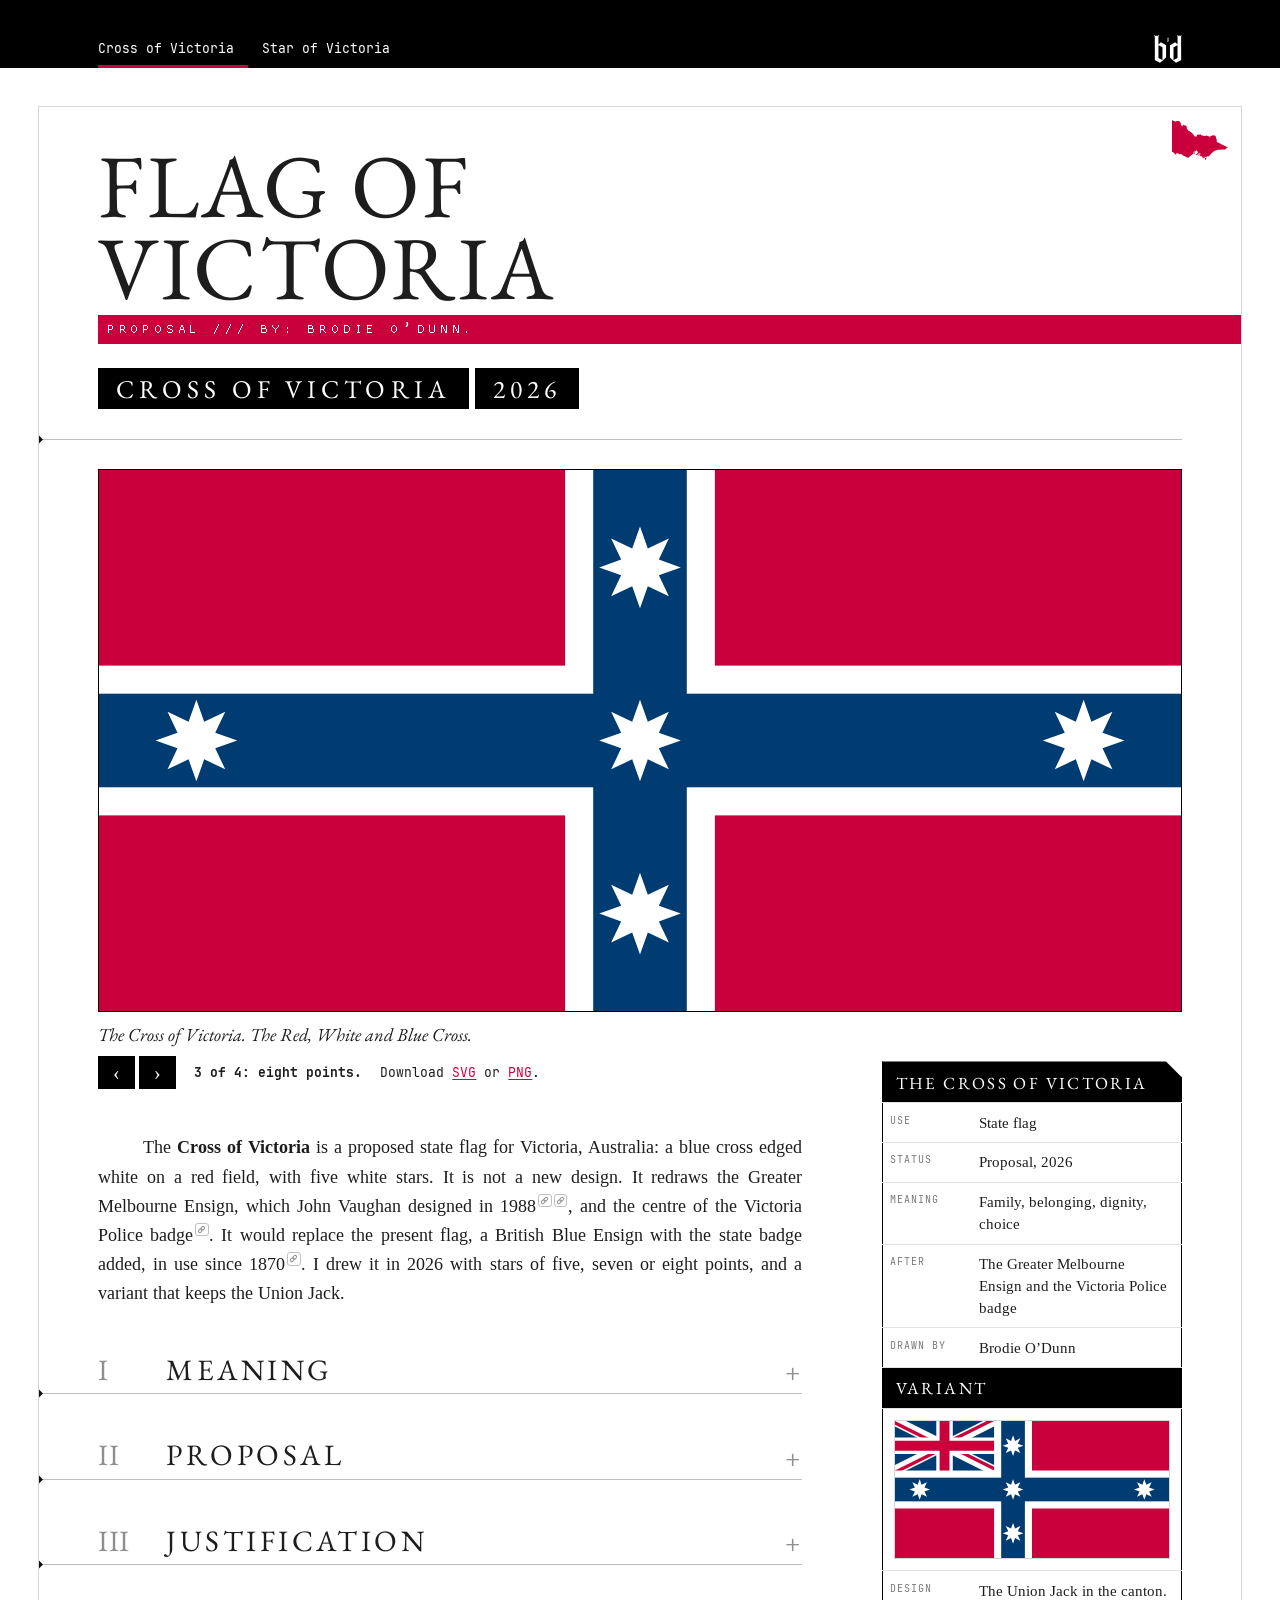
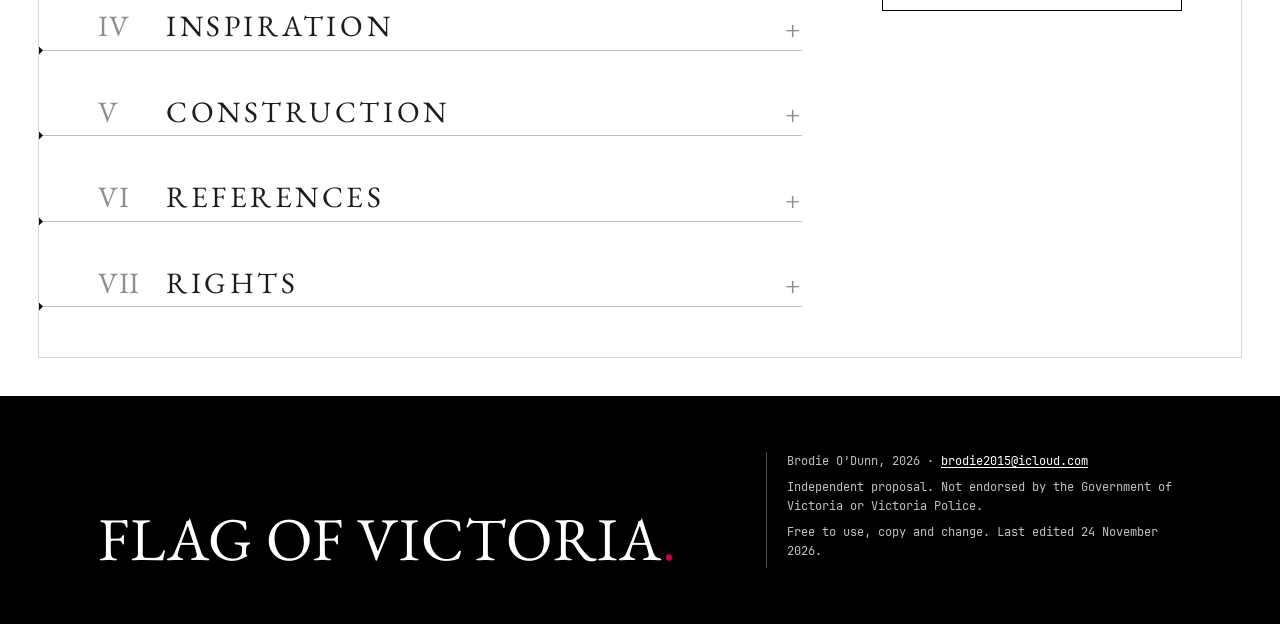
==== commit 93c790d5: "Rename the flags Victoria_Flag_proposal_* and tidy the site Flag files now follow one naming scheme:" ====
--- a/index.html
+++ b/index.html
@@ -3,19 +3,19 @@
 <head>
 <meta charset="utf-8">
 <meta name="viewport" content="width=device-width, initial-scale=1">
-<title>Flag of Victoria: the Cross of Victoria</title>
+<title>Cross of Victoria: Victorian state flag proposal</title>
 <meta name="description" content="The Cross of Victoria, a proposed state flag for Victoria, Australia, drawn by Brodie O&#39;Dunn after John Vaughan&#39;s Greater Melbourne Ensign: a red field with a blue cross edged white and five white stars, with a variant carrying the Union Jack.">
 <meta name="author" content="Brodie O&#39;Dunn">
-<link rel="icon" type="image/svg+xml" href="flags/cross-of-victoria-3-eight-points.svg">
+<link rel="icon" type="image/svg+xml" href="flags/Victoria_Flag_proposal_CV_EP.svg">
 <meta property="og:type" content="article">
-<meta property="og:title" content="Flag of Victoria: the Cross of Victoria">
+<meta property="og:title" content="Cross of Victoria: Victorian state flag proposal">
 <meta property="og:description" content="A proposed state flag for Victoria, Australia: a red field with a blue cross edged white and five white stars, with a variant carrying the Union Jack.">
 <meta property="og:locale" content="en_AU">
 <meta name="twitter:card" content="summary_large_image">
 <link rel="canonical" href="https://flagofvictoria.github.io/">
 <meta property="og:url" content="https://flagofvictoria.github.io/">
 <meta property="og:site_name" content="Flag of Victoria">
-<meta property="og:image" content="https://flagofvictoria.github.io/flags/cross-of-victoria-3-eight-points.png">
+<meta property="og:image" content="https://flagofvictoria.github.io/flags/Victoria_Flag_proposal_CV_EP.png">
 <meta property="og:image:type" content="image/png">
 <meta property="og:image:width" content="2400">
 <meta property="og:image:height" content="1200">
@@ -24,7 +24,7 @@
 {
  "@context": "https://schema.org",
  "@type": "WebPage",
- "name": "Flag of Victoria: the Cross of Victoria",
+ "name": "Cross of Victoria: Victorian state flag proposal",
  "url": "https://flagofvictoria.github.io/",
  "inLanguage": "en-AU",
  "description": "The Cross of Victoria, a proposed state flag for Victoria, Australia, drawn by Brodie O’Dunn after John Vaughan’s Greater Melbourne Ensign and the Victoria Police badge.",
@@ -44,7 +44,7 @@
  },
  "primaryImageOfPage": {
   "@type": "ImageObject",
-  "contentUrl": "https://flagofvictoria.github.io/flags/cross-of-victoria-3-eight-points.png",
+  "contentUrl": "https://flagofvictoria.github.io/flags/Victoria_Flag_proposal_CV_EP.png",
   "width": 2400,
   "height": 1200,
   "caption": "The Cross of Victoria: a blue cross edged white on a red field, with five white stars",
@@ -56,9 +56,9 @@
  }
 }
 </script>
-<link rel="preload" href="fonts/tinos-400.woff2" as="font" type="font/woff2" crossorigin>
-<link rel="preload" href="fonts/proggy-clean.woff2" as="font" type="font/woff2" crossorigin>
-<link rel="stylesheet" href="style.css">
+<link rel="preload" href="assets/fonts/tinos-400.woff2" as="font" type="font/woff2" crossorigin>
+<link rel="preload" href="assets/fonts/proggy-clean.woff2" as="font" type="font/woff2" crossorigin>
+<link rel="stylesheet" href="assets/style.css">
 </head>
 <body><a class="skip" href="#proposal">Skip to the proposal</a>
 <div class="topband"><div class="wrap">
@@ -84,14 +84,14 @@
 <div class="stage">
   <div class="hero" id="hero" tabindex="0" role="region" aria-roledescription="carousel"
        aria-label="The four versions. Use the arrow keys or the arrow buttons to step through them.">
-    <img class="flag" id="heroImg" src="flags/cross-of-victoria-3-eight-points.svg" width="1200" height="600"
+    <img class="flag" id="heroImg" src="flags/Victoria_Flag_proposal_CV_EP.svg" width="1200" height="600"
          alt="The Cross of Victoria: a blue cross edged white on a red field, with five white eight-pointed stars, one at the crossing and one near the end of each arm">
   </div>
   <p class="herocap"><span class="name">The Cross of Victoria. The Red, White and Blue Cross.</span>
     <span class="navbtns"><button class="navbtn prev" type="button" aria-label="Previous version" aria-controls="heroImg" hidden>&lsaquo;</button><button class="navbtn next" type="button" aria-label="Next version" aria-controls="heroImg" hidden>&rsaquo;</button></span>
     <span id="heroWhich" aria-live="polite">3 of 4: eight points.</span>
-    <span>Download <a id="dlSvg" href="flags/cross-of-victoria-3-eight-points.svg" download>SVG</a>
-    or <a id="dlPng" href="flags/cross-of-victoria-3-eight-points.png" download>PNG</a>.</span></p>
+    <span>Download <a id="dlSvg" href="flags/Victoria_Flag_proposal_CV_EP.svg" download>SVG</a>
+    or <a id="dlPng" href="flags/Victoria_Flag_proposal_CV_EP.png" download>PNG</a>.</span></p>
 </div>
 
 <div class="layout">
@@ -105,7 +105,7 @@
   <tr><th scope="row">After</th><td>The Greater Melbourne Ensign and the Victoria Police badge</td></tr>
   <tr><th scope="row">Drawn by</th><td>Brodie O&rsquo;Dunn</td></tr>
   <tr><th class="ib-sec" scope="col" colspan="2">Variant</th></tr>
-  <tr><td class="ib-img" colspan="2"><img src="flags/cross-of-victoria-union-canton.svg" width="2400" height="1200"
+  <tr><td class="ib-img" colspan="2"><img src="flags/Victoria_Flag_proposal_CV_UK.svg" width="2400" height="1200"
     alt="The variant: the Union Jack, drawn in the flag's own crimson and blue, in the upper corner next to the pole, with a blue cross edged white set toward the pole and five white eight-pointed stars on a red field"></td></tr>
   <tr><th scope="row">Design</th><td>The Union Jack in the canton.</td></tr>
 </table>
@@ -169,35 +169,35 @@
 
   <div class="gallery wide">
     <figure class="thumb">
-      <img class="flag" src="flags/cross-of-victoria-1-five-points.svg" width="1200" height="600" loading="lazy"
+      <img class="flag" src="flags/Victoria_Flag_proposal_CV_FP.svg" width="1200" height="600" loading="lazy"
         alt="The cross with five white five-pointed stars, one at the crossing and one near the end of each arm">
       <figcaption>
         <p><b>Five points.</b></p>
-        <p class="dl"><a href="flags/cross-of-victoria-1-five-points.svg" download>SVG</a>
-          &middot; <a href="flags/cross-of-victoria-1-five-points.png" download>PNG</a></p>
+        <p class="dl"><a href="flags/Victoria_Flag_proposal_CV_FP.svg" download>SVG</a>
+          &middot; <a href="flags/Victoria_Flag_proposal_CV_FP.png" download>PNG</a></p>
       </figcaption>
     </figure>
     <figure class="thumb">
-      <img class="flag" src="flags/cross-of-victoria-2-seven-points.svg" width="1200" height="600" loading="lazy"
+      <img class="flag" src="flags/Victoria_Flag_proposal_CV_SP.svg" width="1200" height="600" loading="lazy"
         alt="The cross with five white seven-pointed stars, one at the crossing and one near the end of each arm">
       <figcaption>
         <p><b>Seven points.</b></p>
-        <p class="dl"><a href="flags/cross-of-victoria-2-seven-points.svg" download>SVG</a>
-          &middot; <a href="flags/cross-of-victoria-2-seven-points.png" download>PNG</a></p>
+        <p class="dl"><a href="flags/Victoria_Flag_proposal_CV_SP.svg" download>SVG</a>
+          &middot; <a href="flags/Victoria_Flag_proposal_CV_SP.png" download>PNG</a></p>
       </figcaption>
     </figure>
     <figure class="thumb">
-      <img class="flag" src="flags/cross-of-victoria-3-eight-points.svg" width="1200" height="600" loading="lazy"
+      <img class="flag" src="flags/Victoria_Flag_proposal_CV_EP.svg" width="1200" height="600" loading="lazy"
         alt="The cross with five white eight-pointed stars, one at the crossing and one near the end of each arm">
       <figcaption>
         <p><b>Eight points.</b> Preferred.</p>
-        <p class="dl"><a href="flags/cross-of-victoria-3-eight-points.svg" download>SVG</a>
-          &middot; <a href="flags/cross-of-victoria-3-eight-points.png" download>PNG</a></p>
+        <p class="dl"><a href="flags/Victoria_Flag_proposal_CV_EP.svg" download>SVG</a>
+          &middot; <a href="flags/Victoria_Flag_proposal_CV_EP.png" download>PNG</a></p>
       </figcaption>
     </figure>
   </div>
   <figure class="thumb variant-render wide">
-    <a class="full" href="flags/cross-of-victoria-3-eight-points-mockup.jpg"><img src="flags/cross-of-victoria-3-eight-points-mockup.jpg"
+    <a class="full" href="flags/Victoria_Flag_proposal_CV_EP_mockup.jpg"><img src="flags/Victoria_Flag_proposal_CV_EP_mockup.jpg"
       width="1800" height="1200" loading="lazy"
       alt="The eight-pointed version flying from an aluminium flagpole against a blue sky with white clouds"></a>
     <figcaption>Blender.</figcaption>
@@ -252,7 +252,7 @@
 
   <p>So the Cross of Victoria claims little for itself. Its cross and stars come from Vaughan&rsquo;s
   ensign and the police badge, and behind them from Eureka and the Federation Flag. My part is the
-  redrawing: one set of colours, fixed measures, a choice of stars and no ship. Victoria should adopt
+  redrawing: one set of colours, fixed measures, a choice of stars and no ship. Victoria could adopt
   it.</p>
   </div>
   </details>
@@ -309,11 +309,11 @@
   <p>The construction sheet gives every measure needed to draw the flag.</p>
 
   <figure class="thumb wide sheet">
-    <img src="flags/cross-of-victoria-construction-sheet.png" width="1760" height="1900" loading="lazy"
+    <img src="flags/Victoria_Flag_proposal_CV_construction_sheet.png" width="1760" height="1900" loading="lazy"
       alt="Construction sheet for the eight-pointed version: the flag drawn in greys on a grid of dashed guides, with the measures lettered A to H, ruler ticks along the head and hoist, an enlarged eight-pointed star with its angle, the three colour swatches and a table of standard proportions">
     <figcaption>Construction sheet.
-      <a href="flags/cross-of-victoria-construction-sheet.svg" download>SVG</a>
-      &middot; <a href="flags/cross-of-victoria-construction-sheet.png" download>PNG</a></figcaption>
+      <a href="flags/Victoria_Flag_proposal_CV_construction_sheet.svg" download>SVG</a>
+      &middot; <a href="flags/Victoria_Flag_proposal_CV_construction_sheet.png" download>PNG</a></figcaption>
   </figure>
 
   <table class="spec">
@@ -387,7 +387,7 @@
     <div class="foot-meta">
       <p>Brodie O&rsquo;Dunn, 2026 &middot; <a href="mailto:brodie2015@icloud.com">brodie2015@icloud.com</a></p>
       <p>Independent proposal. Not endorsed by the Government of Victoria or Victoria Police.</p>
-      <p>Free to use, copy and change. Last edited 14 November 2026.</p>
+      <p>Free to use, copy and change. Last edited 24 November 2026.</p>
     </div>
   </div>
 </footer>
@@ -395,15 +395,15 @@
 <script>
 /* The hero steps through the four proposals. Arrow keys act only while the hero has focus. */
 (function(){
-  var base = 'flags/cross-of-victoria-';
+  var base = 'flags/Victoria_Flag_proposal_CV_';
   var F = [
-    {f:'1-five-points', n:'five points',
+    {f:'FP', n:'five points',
      a:'The cross with five white five-pointed stars, one at the crossing and one near the end of each arm'},
-    {f:'2-seven-points', n:'seven points',
+    {f:'SP', n:'seven points',
      a:'The cross with five white seven-pointed stars, one at the crossing and one near the end of each arm'},
-    {f:'3-eight-points', n:'eight points',
+    {f:'EP', n:'eight points',
      a:'The Cross of Victoria: a blue cross edged white on a red field, with five white eight-pointed stars, one at the crossing and one near the end of each arm'},
-    {f:'union-canton', n:'with the Union Jack',
+    {f:'UK', n:'with the Union Jack',
      a:'The variant: the Union Jack, drawn in the flag\'s own crimson and blue, in the upper corner next to the pole, a blue cross edged white set toward the pole, and five white eight-pointed stars on a red field'}
   ];
   var hero = document.getElementById('hero'),
@@ -528,5 +528,12 @@
   addEventListener('scroll', function(){ if (!card.hidden && !card.matches(':hover')) hide(true); }, {passive: true});
 })();
 </script>
+<script>
+/* Opened from the folder on disk, the clean web addresses do not exist: link the files instead. */
+if (location.protocol === 'file:') {
+  document.querySelectorAll('a[href="./"]').forEach(function (a) { a.setAttribute('href', 'index.html'); });
+  document.querySelectorAll('a[href="star"]').forEach(function (a) { a.setAttribute('href', 'star.html'); });
+}
+</script>
 </body>
 </html>
--- a/assets/style.css
+++ b/assets/style.css
@@ -0,0 +1,386 @@
+/* Flag of Victoria: shared stylesheet for both proposal pages.
+   Palette and masthead taken from the designer's own EMPTY DAYS headers: grey paper, red, black.
+   The red is the flag's own crimson, #CA003C, everywhere on the page. The page sits on a darker
+   grey desk between two black bands, as on the poster.
+   Type: Tinos (serif, Times metrics), JetBrains Mono (captions, data), ProggyClean (the red bar). */
+
+@font-face{font-family:"Tinos";src:url("fonts/tinos-400.woff2") format("woff2");font-weight:400;font-style:normal;font-display:swap}
+@font-face{font-family:"Tinos";src:url("fonts/tinos-400-italic.woff2") format("woff2");font-weight:400;font-style:italic;font-display:swap}
+@font-face{font-family:"Tinos";src:url("fonts/tinos-700.woff2") format("woff2");font-weight:700;font-style:normal;font-display:swap}
+@font-face{font-family:"JetBrains Mono";src:url("fonts/jetbrains-mono-400.woff2") format("woff2");font-weight:400;font-style:normal;font-display:swap}
+@font-face{font-family:"JetBrains Mono";src:url("fonts/jetbrains-mono-700.woff2") format("woff2");font-weight:700;font-style:normal;font-display:swap}
+@font-face{font-family:"EB Garamond";src:url("fonts/eb-garamond-400.woff2") format("woff2");font-weight:400;font-style:normal;font-display:swap}
+@font-face{font-family:"EB Garamond";src:url("fonts/eb-garamond-400-italic.woff2") format("woff2");font-weight:400;font-style:italic;font-display:swap}
+@font-face{font-family:"EB Garamond";src:url("fonts/eb-garamond-500.woff2") format("woff2");font-weight:500;font-style:normal;font-display:swap}
+@font-face{font-family:"ProggyClean";src:url("fonts/proggy-clean.woff2") format("woff2");font-weight:400;font-style:normal;font-display:swap}
+
+:root{
+  --paper:#FFFFFF;      /* the page: white, as in the portfolio reference */
+  --desk:#DFE2DF;       /* either side of the page: the grey that was the page */
+  --frame:#D6D6D6;      /* the thin border inside the page, sampled from the portfolio cover */
+  --line:#BFBFBF;       /* section rules, lighter than the type */
+  --frame-inset:clamp(8px,calc((100vw - 900px) / 10),40px);
+  --page:1320px;
+  --paper-up:#F4F5F4;   /* panels, a step off the white */
+  --ink:#000000;
+  --ink-soft:#3B3E3B;
+  --text:#1D1D1D;       /* body text, a step off black */
+  --muted:#8E8E8E;      /* numerals and the open / close marks */
+  --label:#767A76;      /* small labels */
+  --red:#CA003C;        /* the flag crimson: bar, map, markers, links */
+  --bar-text:#FFFFFF;
+  --rule:#9DA29D;
+  --rule-soft:#C2C6C2;
+  --serif:"Tinos","Times New Roman",Times,serif;
+  --display:"EB Garamond",Garamond,"Times New Roman",serif;   /* headings, as in the portfolio */
+  --mono:"JetBrains Mono",ui-monospace,Menlo,Consolas,monospace;
+  --pixel:"ProggyClean","JetBrains Mono",ui-monospace,monospace;
+  --wrap:1180px;
+  --gut:clamp(18px,4vw,48px);
+}
+
+*{box-sizing:border-box}
+html{-webkit-text-size-adjust:100%;text-size-adjust:100%}
+body{margin:0;background:var(--desk);color:var(--text);font:400 1.125rem/1.62 var(--serif);
+  font-kerning:normal;text-rendering:optimizeLegibility}
+a{color:var(--red);text-decoration:underline;text-decoration-thickness:1px;text-underline-offset:.18em}
+a:hover{color:var(--ink)}
+a:focus-visible,button:focus-visible,[tabindex]:focus-visible{outline:2px solid var(--red);outline-offset:3px}
+p{margin:.55em 0 .9em}
+img{max-width:100%}
+
+.skip{position:absolute;left:-9999px;top:0;z-index:10;background:var(--ink);color:#fff;
+  padding:10px 16px;font:400 .85rem/1 var(--mono);text-decoration:none}
+.skip:focus{left:0;color:#fff}
+
+.wrap{max-width:var(--wrap);margin:0 auto;padding:0 var(--gut)}
+
+/* ---------- the page, on the desk ---------- */
+.page::before{content:"";position:absolute;inset:var(--frame-inset);border:1px solid var(--frame);
+  box-shadow:0 0 0 calc(var(--frame-inset) + 2px) var(--paper);pointer-events:none;z-index:4}
+.page{position:relative;max-width:var(--page);margin:0 auto;background:var(--paper);overflow:hidden;overflow:clip;
+  box-shadow:0 0 0 1px rgba(0,0,0,.10),0 0 30px rgba(0,0,0,.08)}
+
+/* ---------- black band at the top: the two proposals ---------- */
+.topband{background:var(--ink);position:sticky;top:0;z-index:50}
+:target,[id]{scroll-margin-top:84px}
+.topband .wrap{display:flex;align-items:flex-end;justify-content:space-between;gap:16px;padding-top:30px}
+
+/* ---------- top tabs: the two proposals ---------- */
+.tabs{display:flex;gap:0;font:400 .8rem/1 var(--mono)}
+.tabs a{color:#fff;text-decoration:none;padding:1.05em 1.1em .95em 0;margin-right:1.1em}
+.tabs a[aria-current="page"]{box-shadow:inset 0 -3px 0 var(--red)}
+.tabs a:hover{color:var(--red)}
+
+/* ---------- masthead ---------- */
+.mast{display:grid;grid-template-columns:minmax(0,1fr) minmax(220px,380px);
+  grid-template-areas:"text map";gap:24px 40px;align-items:start;padding:calc(var(--frame-inset) + clamp(24px,3vw,40px)) 0 clamp(18px,3vw,30px)}
+.mast-text{grid-area:text;min-width:0}
+.title-row{display:grid;grid-template-columns:minmax(0,max-content) auto;gap:0 clamp(16px,3vw,36px);align-items:start}
+.mast h1{margin:0;font:400 clamp(2.4rem,7.4vw,5.6rem)/.92 var(--display);letter-spacing:.03em;
+  text-transform:uppercase;overflow-wrap:break-word}
+.bar-red{position:relative;display:block;margin:.32em 0 0;background:var(--red);color:var(--bar-text);
+  font:400 clamp(.72rem,1.6vw,1rem)/1.15 var(--pixel);letter-spacing:.3em;text-transform:uppercase;
+  padding:.38em .55em .32em}
+/* the red bar runs on to the right-hand edge of the page */
+.bar-red::after{content:"";position:absolute;left:100%;top:0;bottom:0;width:200vw;background:var(--red)}
+/* the monogram, small, in the black band */
+.brand{display:flex;align-items:center;padding:0 0 5px}
+.brand img{display:block;width:auto;height:28px;filter:invert(1)}
+.bars{display:flex;flex-wrap:wrap;gap:6px;margin:clamp(14px,2.4vw,24px) 0 0}
+.bars span{background:var(--ink);color:#fff;font:400 clamp(1rem,2.3vw,1.6rem)/1 var(--display);
+  letter-spacing:.2em;text-transform:uppercase;padding:.32em .7em .26em}
+
+/* the state, red and very small, in the top right-hand corner of the page */
+.vicmap{position:absolute;top:calc(var(--frame-inset) + 14px);right:calc(var(--frame-inset) + 14px);margin:0;width:56px}
+.vicmap svg{display:block;width:100%;height:auto}
+.vicmap .land{fill:var(--red)}
+
+/* ---------- hero flag ---------- */
+.stage{position:relative;padding-top:clamp(18px,3vw,30px)}
+/* the rule under the masthead runs left until it meets the inner border */
+.stage::before{content:"";position:absolute;top:-4px;left:-100vw;right:0;height:9px;
+  background:url("data:image/svg+xml,%3Csvg xmlns='http://www.w3.org/2000/svg' viewBox='0 0 10 10'%3E%3Cpath fill='%23111' d='M5 0 10 5 5 10 0 5z'/%3E%3C/svg%3E") no-repeat calc(100vw - var(--to-frame,78px) - 4.5px) center/9px 9px,
+    linear-gradient(var(--line),var(--line)) no-repeat left center/100% 1px}
+.hero{margin:0;position:relative;z-index:2}
+.flag{display:block;width:100%;height:auto;border:1px solid var(--ink)}
+.herocap{display:flex;flex-wrap:wrap;align-items:center;gap:.6em 1.4em;margin:.8em 0 0;
+  font:400 .82rem/1.45 var(--mono)}
+#heroWhich{font-weight:700}
+.thumb.variant-render{margin-top:1.8em}
+.herocap .name{font:italic 400 1.15rem/1.4 var(--display);flex-basis:100%}
+.navbtns{display:inline-flex;gap:4px}
+.navbtn{width:2.3rem;height:2.1rem;padding:0;border:0;background:var(--ink);color:#fff;
+  font:400 1.25rem/1 var(--serif);cursor:pointer}
+.navbtn:hover{background:var(--red)}
+
+/* ---------- article with a right rail ---------- */
+.layout{display:grid;grid-template-columns:minmax(0,1fr) 300px;grid-template-areas:"main rail";
+  gap:0 clamp(32px,5vw,64px);padding:clamp(26px,4vw,44px) 0 calc(var(--frame-inset) + clamp(32px,4vw,56px))}
+.layout > main{grid-area:main;max-width:44rem;min-width:0}
+.rail{grid-area:rail;margin-top:-72px}   /* the box starts level with the caption under the hero flag */
+.rail .stick{position:sticky;top:20px;z-index:2}
+
+.infobox{width:100%;border-collapse:collapse;background:var(--paper);border:1px solid var(--ink);
+  clip-path:polygon(0 0,calc(100% - 16px) 0,100% 16px,100% 100%,0 100%);
+  font-size:.95rem;line-height:1.45}
+.infobox th,.infobox td{text-align:left;vertical-align:top;padding:.55em .75em}
+.infobox tr + tr th,.infobox tr + tr td{border-top:1px solid #E3E3E3}
+.infobox th[scope="row"]{width:8.6em;white-space:nowrap;font:400 .62rem/1.6 var(--mono);letter-spacing:.09em;
+  text-transform:uppercase;color:var(--label);padding-top:.95em}
+.infobox th.ib-head,.infobox th.ib-sec{background:var(--ink);color:#fff;font:400 1.06rem/1.25 var(--display);
+  letter-spacing:.14em;text-transform:uppercase;text-align:left;padding:.6em .75em .5em}
+.infobox td.ib-img{padding:.75em}
+.infobox td.ib-img img{display:block;width:100%;height:auto;border:1px solid var(--frame)}
+
+/* contents */
+.toc{margin:1.4em 0 .4em;padding:1em 1.2em 1.1em;border:1px solid var(--ink);background:var(--paper-up);
+  display:inline-block;min-width:16em}
+.toc h2{font:700 .8rem/1 var(--mono);margin:0 0 .8em;padding:0;border:0;letter-spacing:.04em}
+.toc h2::before{display:none}
+.toc ol{margin:0;padding:0;list-style:none;counter-reset:toc;font:400 .86rem/1.4 var(--mono)}
+.toc li{counter-increment:toc;margin:.32em 0;display:flex;gap:.6em;align-items:baseline}
+.toc li::before{content:counter(toc,upper-roman);font:400 1.02rem/1 var(--display);color:var(--ink);min-width:2.2em}
+.toc a{color:var(--ink);text-decoration:none}
+.toc a:hover{color:var(--red);text-decoration:underline}
+
+/* headings */
+/* major sections: a Roman numeral, the title in the portfolio serif, and a light rule that runs left
+   to the inner border and ends at the right in a small black eight-pointed star */
+main{counter-reset:sec}
+main h2{position:relative;font:400 clamp(1.45rem,2.5vw,1.85rem)/1.2 var(--display);letter-spacing:.12em;
+  text-transform:uppercase;margin:2.4em 0 1em;padding:0;border-bottom:0;transition:color .15s}
+main .fold > summary h2{counter-increment:sec;display:flex;align-items:baseline;margin:0}
+main .fold > summary h2::before{content:counter(sec,upper-roman);min-width:2.3em;letter-spacing:.02em;color:var(--muted);transition:color .15s}
+main .fold > summary::before{content:"";position:absolute;left:-100vw;right:0;bottom:-.5rem;height:1rem;pointer-events:none;
+  background:url("data:image/svg+xml,%3Csvg xmlns='http://www.w3.org/2000/svg' viewBox='0 0 10 10'%3E%3Cpath fill='%23111' d='M5 0 10 5 5 10 0 5z'/%3E%3C/svg%3E") no-repeat calc(100vw - var(--to-frame,78px) - 4.5px) center/9px 9px,
+    linear-gradient(var(--line),var(--line)) no-repeat left center/100% 1px}
+main h3{font:700 1.12rem/1.35 var(--serif);margin:1.5em 0 .3em}
+main h2 + h3{margin-top:.9em}
+
+/* essay prose, set as in APA 7: every paragraph indented, no gap between paragraphs */
+main > p,main .fold-body > p{margin:0;text-indent:2.5em;text-align:justify;hyphens:auto;-webkit-hyphens:auto;hyphenate-limit-chars:8 4 3;-webkit-hyphenate-limit-before:4;-webkit-hyphenate-limit-after:3}
+main > p{margin-bottom:.4em}
+main .fold-body > :not(p) + p{margin-top:.2em}
+main .fold-body > p + :not(p){margin-top:1.2em}
+
+/* folding sections: the whole heading is the control; a quiet Show / Hide sits above the rule */
+:root{interpolate-size:allow-keywords}
+.fold{margin:2.4em 0 0}
+.fold > summary{display:block;list-style:none;cursor:pointer;position:relative;padding:0 3em .38em 0;margin:0 0 1em}
+.fold > summary::-webkit-details-marker{display:none}
+.fold > summary::after{content:"+" / "";position:absolute;right:.1rem;bottom:.36em;font:400 1.6rem/1 var(--display);
+  color:var(--muted);transition:color .15s}
+.fold[open] > summary::after{content:"\2212" / ""}
+.fold > summary:hover::after,.fold > summary:focus-visible::after{color:var(--red)}
+.fold > summary:hover h2,.fold > summary:hover h2::before{color:var(--red)}
+.fold > summary:focus-visible{outline:2px solid var(--red);outline-offset:4px}
+.fold:not([open]) > summary{margin-bottom:0}
+.fold::details-content{block-size:0;overflow-x:visible;overflow-y:clip;transition:block-size .35s ease,content-visibility .35s allow-discrete}
+.fold[open]::details-content{block-size:auto}
+@media (prefers-reduced-motion:reduce){.fold::details-content{transition:none}}
+.fold-now .fold::details-content{transition:none}
+
+/* figures */
+.thumb{margin:1.3em 0 1.5em}
+.thumb img{display:block;width:100%;height:auto}
+.thumb > a.full img,.thumb > img{border:1px solid var(--ink)}
+.thumb img.flag{border:1px solid var(--ink)}
+.thumb figcaption{font:400 .8rem/1.55 var(--mono);color:var(--ink-soft);padding:.6em 0 0}
+.thumb figcaption p{margin:0 0 .35em}
+.thumb figcaption b{color:var(--ink)}
+.gallery{display:grid;gap:14px;margin:1.2em 0 .6em}
+@media(min-width:700px){.gallery{grid-template-columns:repeat(3,1fr)}}
+.gallery .thumb{margin:0;display:flex;flex-direction:column}
+.gallery figcaption{flex:1;display:flex;flex-direction:column}
+.gallery figcaption .dl{margin-top:auto}
+.thumb.tright{float:right;clear:right;width:14em;margin:.4em 0 1em 1.6em}
+@media(max-width:600px){.thumb.tright{float:none;width:auto;max-width:19em;margin:.8em 0 1em}}
+
+/* swatches */
+.sw{display:inline-block;width:.95em;height:.95em;border:0;vertical-align:-.1em;margin-right:.5em;position:relative}
+.sw-star{background:#003C71}
+.sw-star7,.sw-star8,.sw-cross{background:#003C71}
+.sw-white{box-shadow:inset 0 0 0 1px var(--line)}
+.sw-star8::before{content:"";position:absolute;inset:6%;background:#fff;clip-path:polygon(50.0% 2.0%,59.2% 27.8%,83.9% 16.1%,72.2% 40.8%,98.0% 50.0%,72.2% 59.2%,83.9% 83.9%,59.2% 72.2%,50.0% 98.0%,40.8% 72.2%,16.1% 83.9%,27.8% 59.2%,2.0% 50.0%,27.8% 40.8%,16.1% 16.1%,40.8% 27.8%)}
+.sw-cross{background:#CA003C}
+.sw-cross::before,.sw-cross::after{content:"";position:absolute;background:#003C71;box-shadow:0 0 0 1px #fff}
+.sw-cross::before{left:40%;right:40%;top:0;bottom:0}.sw-cross::after{top:40%;bottom:40%;left:0;right:0}
+.sw-star::before,.sw-star7::before{content:"";position:absolute;inset:8%;background:#fff}
+.sw-star::before{clip-path:polygon(50% 0,61.8% 34.5%,98% 34.5%,67% 57.3%,79% 90.5%,50% 69%,21% 90.5%,33% 57.3%,2% 34.5%,38.2% 34.5%)}
+.sw-star7::before{clip-path:polygon(50% 2%,59.3% 30.8%,87.5% 20.1%,70.8% 45.3%,96.8% 60.7%,66.7% 63.3%,70.8% 93.2%,50% 71.3%,29.2% 93.2%,33.3% 63.3%,3.2% 60.7%,29.2% 45.3%,12.5% 20.1%,40.7% 30.8%)}
+.star-page .sw-star7,.star-page .sw-star8{background:#A80431}
+
+/* specification */
+.spec{border-collapse:collapse;margin:1.2em 0;font-size:.98rem;line-height:1.5;width:100%;border-top:1px solid var(--ink);border-bottom:1px solid var(--ink)}
+.spec caption{text-align:left;font:400 .62rem/1 var(--mono);padding:0 0 .9em;letter-spacing:.14em;text-transform:uppercase;color:var(--label)}
+.spec th,.spec td{padding:.6em .2em;text-align:left;vertical-align:top}
+.spec tr + tr th,.spec tr + tr td{border-top:1px solid #E3E3E3}
+.spec th{width:30%;padding-right:1.2em;font:400 .62rem/2.6 var(--mono);letter-spacing:.09em;text-transform:uppercase;color:var(--label)}
+.spec td{font-variant-numeric:tabular-nums}
+@media(max-width:520px){.spec th,.spec td,.spec tr + tr th,.spec tr + tr td{display:block;width:auto;border-top:0}
+  .spec th{padding-bottom:0;line-height:1.6} .spec td{padding-top:.15em}
+  .spec tr{display:block} .spec tr + tr{border-top:1px solid #E3E3E3}}
+
+/* reference cards */
+.refs{display:grid;gap:26px 22px;margin:1em 0 .4em}
+@media(min-width:640px){.refs{grid-template-columns:repeat(2,1fr)}}
+.rc{margin:0;display:flex;flex-direction:column}
+.rc .media{height:150px;display:flex;align-items:center;justify-content:center;gap:14px;padding:12px;
+  background:var(--paper-up);border:1px solid var(--rule)}
+.rc .media img{display:block;max-width:100%;max-height:124px;width:auto;height:auto;border:1px solid var(--rule-soft);background:#fff;min-width:0}
+.rc .media img.rnd{border:0;background:none}
+.rc figcaption{font-size:.95rem;line-height:1.5;margin-top:.65em}
+.rc h4{font:700 1.02rem/1.3 var(--serif);margin:0 0 .2em}
+.rc .yr{font-weight:400;font-family:var(--mono);font-size:.78rem;color:var(--ink-soft);margin-left:.3em}
+.rc .role{font-style:italic;margin:0 0 .2em}
+.rc p{margin:0 0 .4em}
+.rc .src{font:400 .72rem/1.5 var(--mono);color:var(--ink-soft)}
+
+/* reference board: the flags packed at one height, as on a reference board; each opens its notes */
+.refx{margin:1em 0 .4em}
+.refx-strip{display:flex;gap:6px;padding:8px;background:#EDEDED}
+.refx-tile{flex:var(--ar,2) 1 0;min-width:0;display:flex;flex-direction:column;color:var(--text);text-decoration:none;cursor:pointer}
+.refx-media{display:block;position:relative;background:#fff}
+.refx-media img{display:block;width:100%;height:auto;outline:1px solid rgba(0,0,0,.12);outline-offset:-1px}
+/* the name shows on hover, focus or when open; a small + / - sits in the corner of every image */
+.refx-name{position:absolute;left:0;right:0;bottom:0;padding:.35em .5em;background:rgba(17,17,17,.78);color:#fff;
+  font:400 .62rem/1.25 var(--mono);letter-spacing:.02em;opacity:0;transition:opacity .15s}
+.refx-mark{position:absolute;top:4px;right:4px;width:18px;height:18px;display:grid;place-items:center;
+  background:rgba(255,255,255,.94);border:1px solid rgba(0,0,0,.14);transition:background .15s,border-color .15s}
+.refx-mark::before{content:"+";font:400 15px/1 var(--display);color:var(--muted);transform:translateY(-1px)}
+.refx-tile:hover .refx-name,.refx-tile:focus-visible .refx-name,.refx-tile[aria-expanded="true"] .refx-name{opacity:1}
+.refx-tile:hover .refx-mark,.refx-tile:focus-visible .refx-mark{border-color:var(--red)}
+.refx-tile:hover .refx-mark::before,.refx-tile:focus-visible .refx-mark::before{color:var(--red)}
+.refx-tile[aria-expanded="true"] .refx-mark{background:var(--red);border-color:var(--red)}
+.refx-tile[aria-expanded="true"] .refx-mark::before{content:"\2212";color:#fff}
+.refx-tile:hover img,.refx-tile[aria-expanded="true"] img{outline:2px solid var(--red);outline-offset:-2px}
+.refx-tile:focus-visible{outline:2px solid var(--red);outline-offset:2px}
+.refx-panels{margin-top:10px}
+.refx-panel{padding:.7em .9em .5em;background:var(--paper);border:1px solid var(--frame);margin:0 0 8px;
+  font-size:.95rem;line-height:1.5}
+.refx.js .refx-panel{margin:0}
+.refx-panel h4{font:700 1.02rem/1.3 var(--serif);margin:0 0 .2em}
+.refx-panel .yr{font-weight:400;font-family:var(--mono);font-size:.78rem;color:var(--ink-soft);margin-left:.3em}
+.refx-panel .role{font-style:italic;margin:0 0 .2em}
+.refx-panel p{margin:0 0 .4em}
+.refx-panel .src{font:400 .72rem/1.5 var(--mono);color:var(--ink-soft)}
+@media(max-width:640px){.refx-strip{flex-wrap:wrap}.refx-tile{flex:1 1 40%}.refx-tile[style*=".65"]{flex:0 1 22%}}
+
+/* in-text citations (APA 7): a small link mark. Hover or focus shows the source in a card, a click opens
+   its entry in the References. The APA text stays in the mark for screen readers and for print. */
+a.cite{display:inline-block;position:relative;width:1.25em;height:1.25em;margin:0 .04em 0 .18em;vertical-align:.42em;
+  font-size:.6em;line-height:1;border:1px solid var(--line);border-radius:3px;background:var(--paper);color:var(--muted);
+  text-decoration:none;transition:color .15s,border-color .15s}
+a.cite::before{content:"";position:absolute;inset:0;margin:auto;width:.86em;height:.86em;background:currentColor;
+  -webkit-mask:url("data:image/svg+xml,%3Csvg xmlns='http://www.w3.org/2000/svg' viewBox='0 0 16 16'%3E%3Cg fill='none' stroke='%23000' stroke-width='1.7' transform='rotate(-45 8 8)'%3E%3Crect x='1.2' y='5.4' width='7.6' height='5.2' rx='2.6'/%3E%3Crect x='7.2' y='5.4' width='7.6' height='5.2' rx='2.6'/%3E%3C/g%3E%3C/svg%3E") center/contain no-repeat;mask:url("data:image/svg+xml,%3Csvg xmlns='http://www.w3.org/2000/svg' viewBox='0 0 16 16'%3E%3Cg fill='none' stroke='%23000' stroke-width='1.7' transform='rotate(-45 8 8)'%3E%3Crect x='1.2' y='5.4' width='7.6' height='5.2' rx='2.6'/%3E%3Crect x='7.2' y='5.4' width='7.6' height='5.2' rx='2.6'/%3E%3C/g%3E%3C/svg%3E") center/contain no-repeat}
+a.cite:hover,a.cite:focus-visible,a.cite.on{color:var(--red);border-color:var(--red)}
+a.cite:focus-visible{outline:2px solid var(--red);outline-offset:1px}
+.cw{white-space:nowrap}
+.cite-t{position:absolute;width:1px;height:1px;overflow:hidden;clip-path:inset(50%);white-space:nowrap}
+.cite-card{position:absolute;z-index:60;width:max-content;max-width:min(25rem,calc(100vw - 24px));padding:.6rem .8rem .7rem;
+  background:var(--paper);border:1px solid var(--frame);box-shadow:0 8px 24px rgba(0,0,0,.10);
+  font:400 .84rem/1.5 var(--serif);color:var(--text);text-align:left;overflow-wrap:anywhere}
+.cite-card[hidden]{display:none}
+.cite-card .cc-in{display:block;margin:0 0 .3rem;font:400 .62rem/1.4 var(--mono);letter-spacing:.09em;
+  text-transform:uppercase;color:var(--label)}
+.cite-card a{color:inherit}
+.reflist{list-style:none;margin:.6em 0 0;padding:0;font-size:.95rem;line-height:1.55}
+.reflist li{margin:.5em 0;padding-left:2em;text-indent:-2em;overflow-wrap:anywhere}
+.reflist li:target{background:#F2D9D6}
+
+/* sources */
+.srclist{margin:.6em 0 0;padding-left:2.6em;font-size:.95rem;line-height:1.55}
+.srclist li{margin:.35em 0;padding-left:.3em}
+.srclist li::marker{font:400 .8rem var(--mono);color:var(--red)}
+.srclist li:target,sup.fn:target{background:#F2D9D6}
+.srclist .bl{margin-right:.2em;font-family:var(--mono);font-size:.8rem}
+.srclist .bl sup{font-size:.85em;font-weight:700;line-height:0}
+.srclist .bl a,.srclist .bl sup a{text-decoration:none;margin-right:.25em}
+sup.fn{font:400 .62em/0 var(--mono);margin-left:.1em;white-space:nowrap}
+sup.fn a{text-decoration:none}
+
+/* ---------- footer: a black band, as on the poster ---------- */
+.foot{background:var(--ink);color:#E4E6E4;margin-top:0}
+.foot .wrap{display:grid;grid-template-columns:minmax(0,1fr) minmax(0,26rem);gap:20px 48px;align-items:end;
+  padding-top:clamp(30px,5vw,56px);padding-bottom:clamp(30px,5vw,56px)}
+.foot-title{margin:0;font:400 clamp(2rem,5.4vw,3.8rem)/.95 var(--display);letter-spacing:.015em;text-transform:uppercase;color:#fff}
+.foot-title .stop{color:var(--red)}
+.foot-meta{font:400 .76rem/1.6 var(--mono);color:#BFC3BF;border-left:1px solid #4A4D4A;padding-left:20px}
+.foot-meta p{margin:0 0 .5em}
+.foot-meta a{color:#fff}
+
+/* ---------- responsive ---------- */
+@media(max-width:980px){
+  .layout{grid-template-columns:minmax(0,1fr);grid-template-areas:"rail" "main"}
+  .rail{max-width:30rem}
+  .rail .stick{position:relative}
+  .rail{margin-top:0;margin-bottom:1.8em}
+  .bar-red::after{display:none}
+}
+@media(max-width:900px){
+  .mast{grid-template-columns:minmax(0,1fr);grid-template-areas:"text"}
+}
+@media(max-width:760px){
+  .mast{grid-template-columns:minmax(0,1fr);grid-template-areas:"text";gap:6px}
+  .vicmap{width:44px;top:12px;right:12px}
+  .foot .wrap{grid-template-columns:minmax(0,1fr)}
+  .foot-meta{border-left:0;padding-left:0;border-top:1px solid #4A4D4A;padding-top:16px}
+}
+@media(max-width:480px){
+  .title-row{grid-template-columns:minmax(0,1fr) auto}
+  .bar-red{letter-spacing:.24em}
+  .bars span{letter-spacing:.12em}
+  main > p,main .fold-body > p{text-align:left;text-indent:1.6em}
+  .fold > summary{padding-right:2.4em}
+  .fold > summary::after{right:.1rem;font-size:1.4rem}
+  .tabs a{white-space:nowrap;font-size:.92em;padding-right:.3em;margin-right:1em}
+}
+
+@media print{
+  a.cite{display:inline;width:auto;height:auto;margin:0;border:0;font-size:inherit;vertical-align:baseline;color:inherit}
+  a.cite::before{content:none}
+  .cite-t{position:static;width:auto;height:auto;overflow:visible;clip-path:none;white-space:normal}
+  .cite-t::before{content:" ("}.cite-t::after{content:")"}
+  .cite-cont .cite-t::after{content:""}.cite-more .cite-t::before{content:"; "}
+  .cite-card{display:none}
+  body{background:#fff;font-size:10.5pt}
+  .topband,.vicmap,.navbtns,.skip,.srclist .bl,.bar-red::after,.refx-hint{display:none}
+  .page{box-shadow:none;overflow:visible}
+  .refx-panel[hidden]{display:block}
+  .layout{display:block}
+  .rail .stick{position:relative}
+  a{color:#000}
+  .srclist a[href^="http"]::after{content:" <" attr(href) ">";font-size:.85em;word-break:break-all}
+  .foot{background:#fff;color:#000} .foot-title{color:#000} .foot-meta{color:#000}
+  .page::before{display:none}
+  h2,h3,h4{break-after:avoid}
+  figure,.toc,.infobox,tr{break-inside:avoid}
+}
+
+/* Desktop: the summary box floats at the top right and stays there. Text keeps its measure. Pictures
+   marked .wide take whatever width is free: the text column beside the box, the full page below it. */
+@media(min-width:981px){
+  .layout{display:block}
+  .layout::after{content:"";display:block;clear:both}
+  .rail{float:right;width:300px;margin:-72px 0 1.4em clamp(32px,5vw,64px)}
+  .rail .stick{position:relative;top:auto}
+  .layout > main{max-width:none}
+  .layout > main > p,.fold > summary,.fold-body > :not(.wide){max-width:min(44rem,calc(100% - 300px - clamp(32px,5vw,64px)))}
+  .layout > main > section{max-width:none}
+  .wide{display:flow-root;max-width:none}
+  .gallery.wide{display:grid}
+  .wide.sheet{max-width:58rem}
+  .refx.wide .refx-panels{max-width:44rem}
+}
+
+/* Star of Victoria page only: its own crimson, and no summary box, so the text keeps one measure. */
+.star-page{--red:#A80431}
+.star-page .withclip{display:flow-root}
+.star-page .withclip > p{margin:0}
+.star-page .transcript{margin:.9em 0 0;padding:0 0 0 1em;border-left:2px solid var(--line);font-size:.94em;line-height:1.5;color:var(--ink-soft)}
+.star-page .transcript p{margin:0}
+.star-page .transcript .sc{font-variant:small-caps;letter-spacing:.03em}
+@media(min-width:981px){
+  .star-page .layout > main > p,.star-page .fold > summary,.star-page .fold-body > :not(.wide){max-width:44rem}
+}
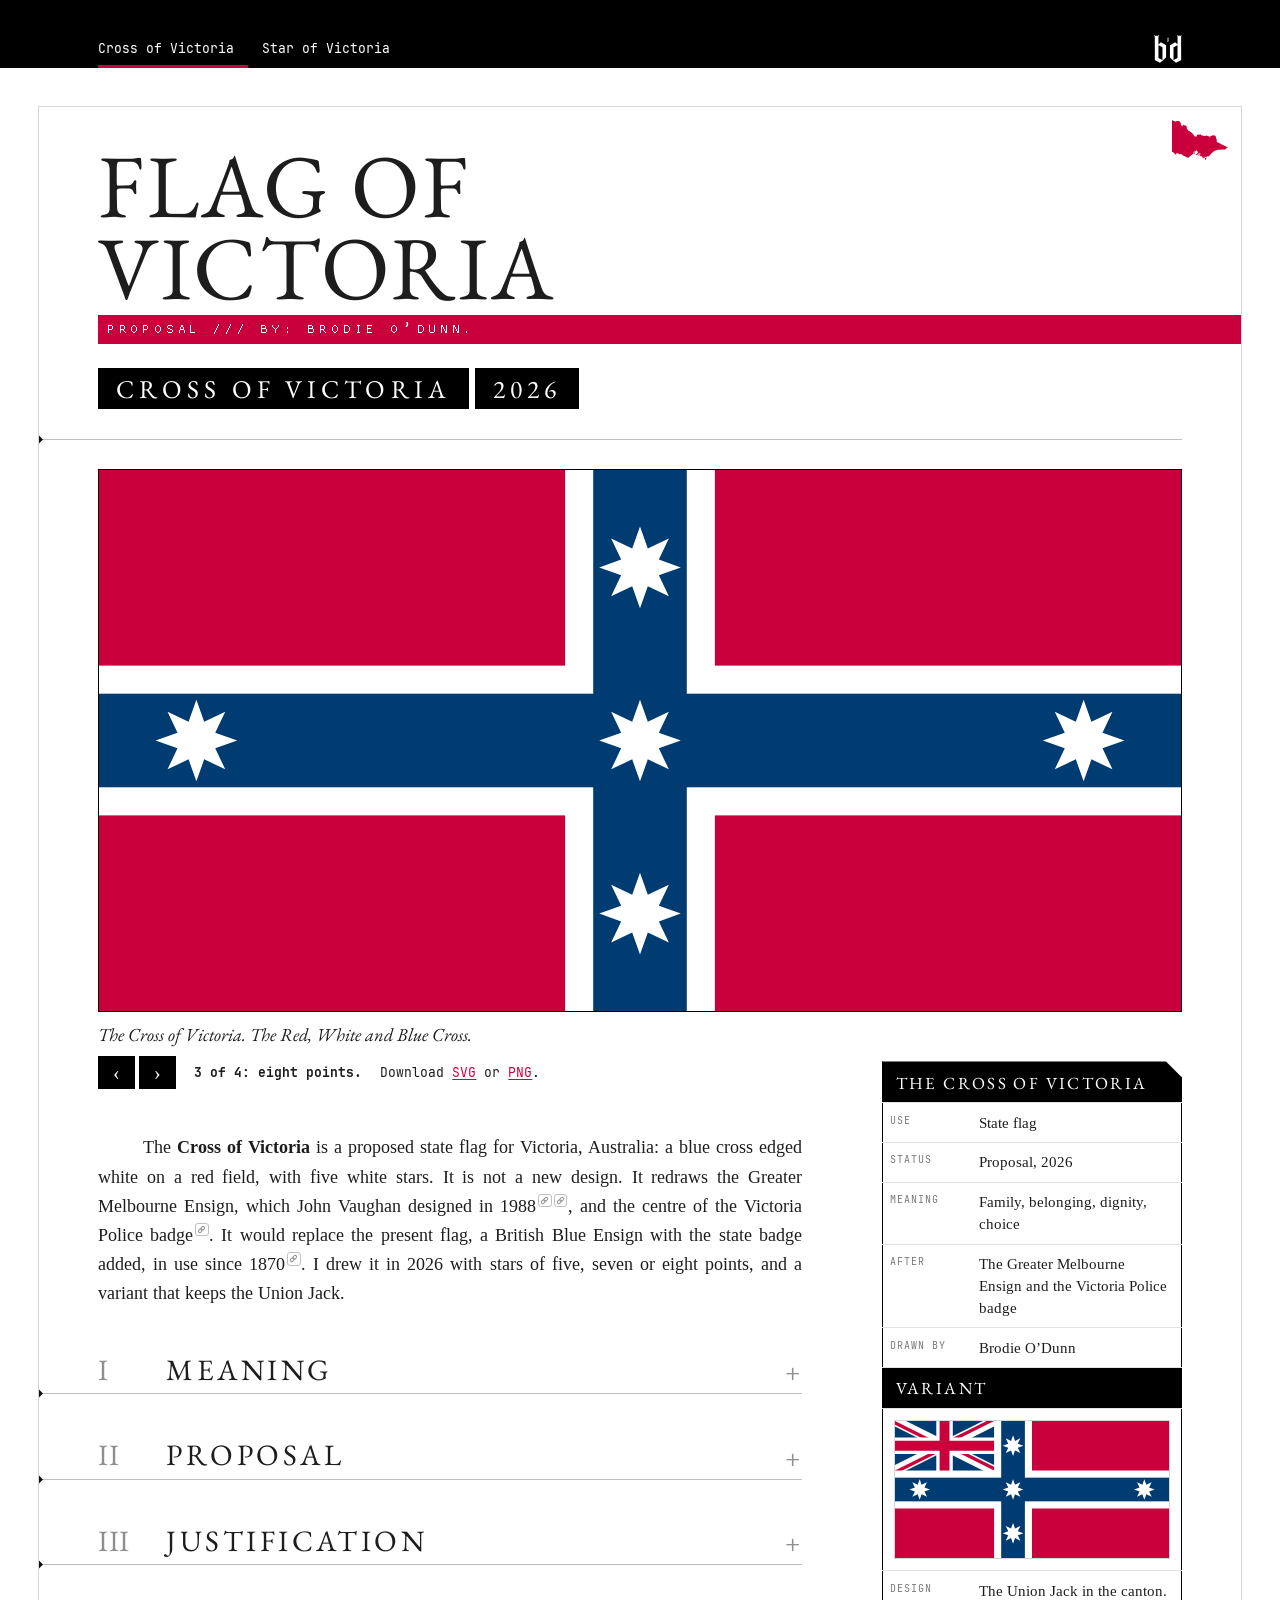
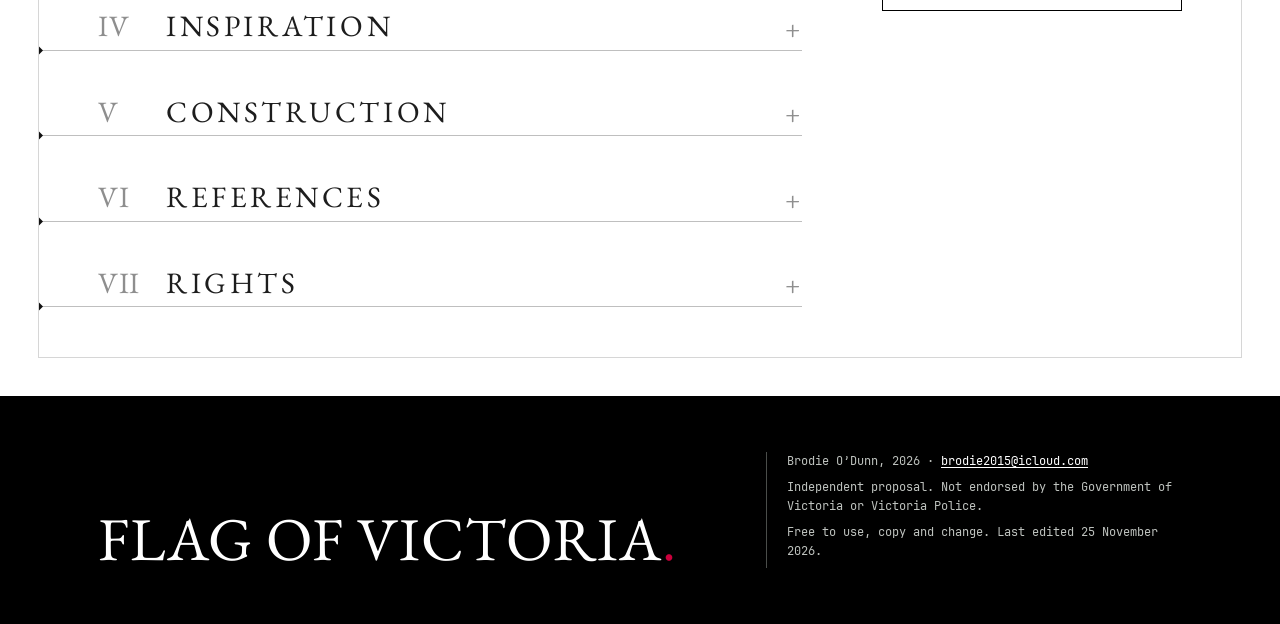
==== commit be5b4ca3: "Mockups: flagpole rebuilt from an Australian residential kit Both mockups get a 50 mm satin anodised" ====
--- a/index.html
+++ b/index.html
@@ -387,7 +387,7 @@
     <div class="foot-meta">
       <p>Brodie O&rsquo;Dunn, 2026 &middot; <a href="mailto:brodie2015@icloud.com">brodie2015@icloud.com</a></p>
       <p>Independent proposal. Not endorsed by the Government of Victoria or Victoria Police.</p>
-      <p>Free to use, copy and change. Last edited 24 November 2026.</p>
+      <p>Free to use, copy and change. Last edited 25 November 2026.</p>
     </div>
   </div>
 </footer>
